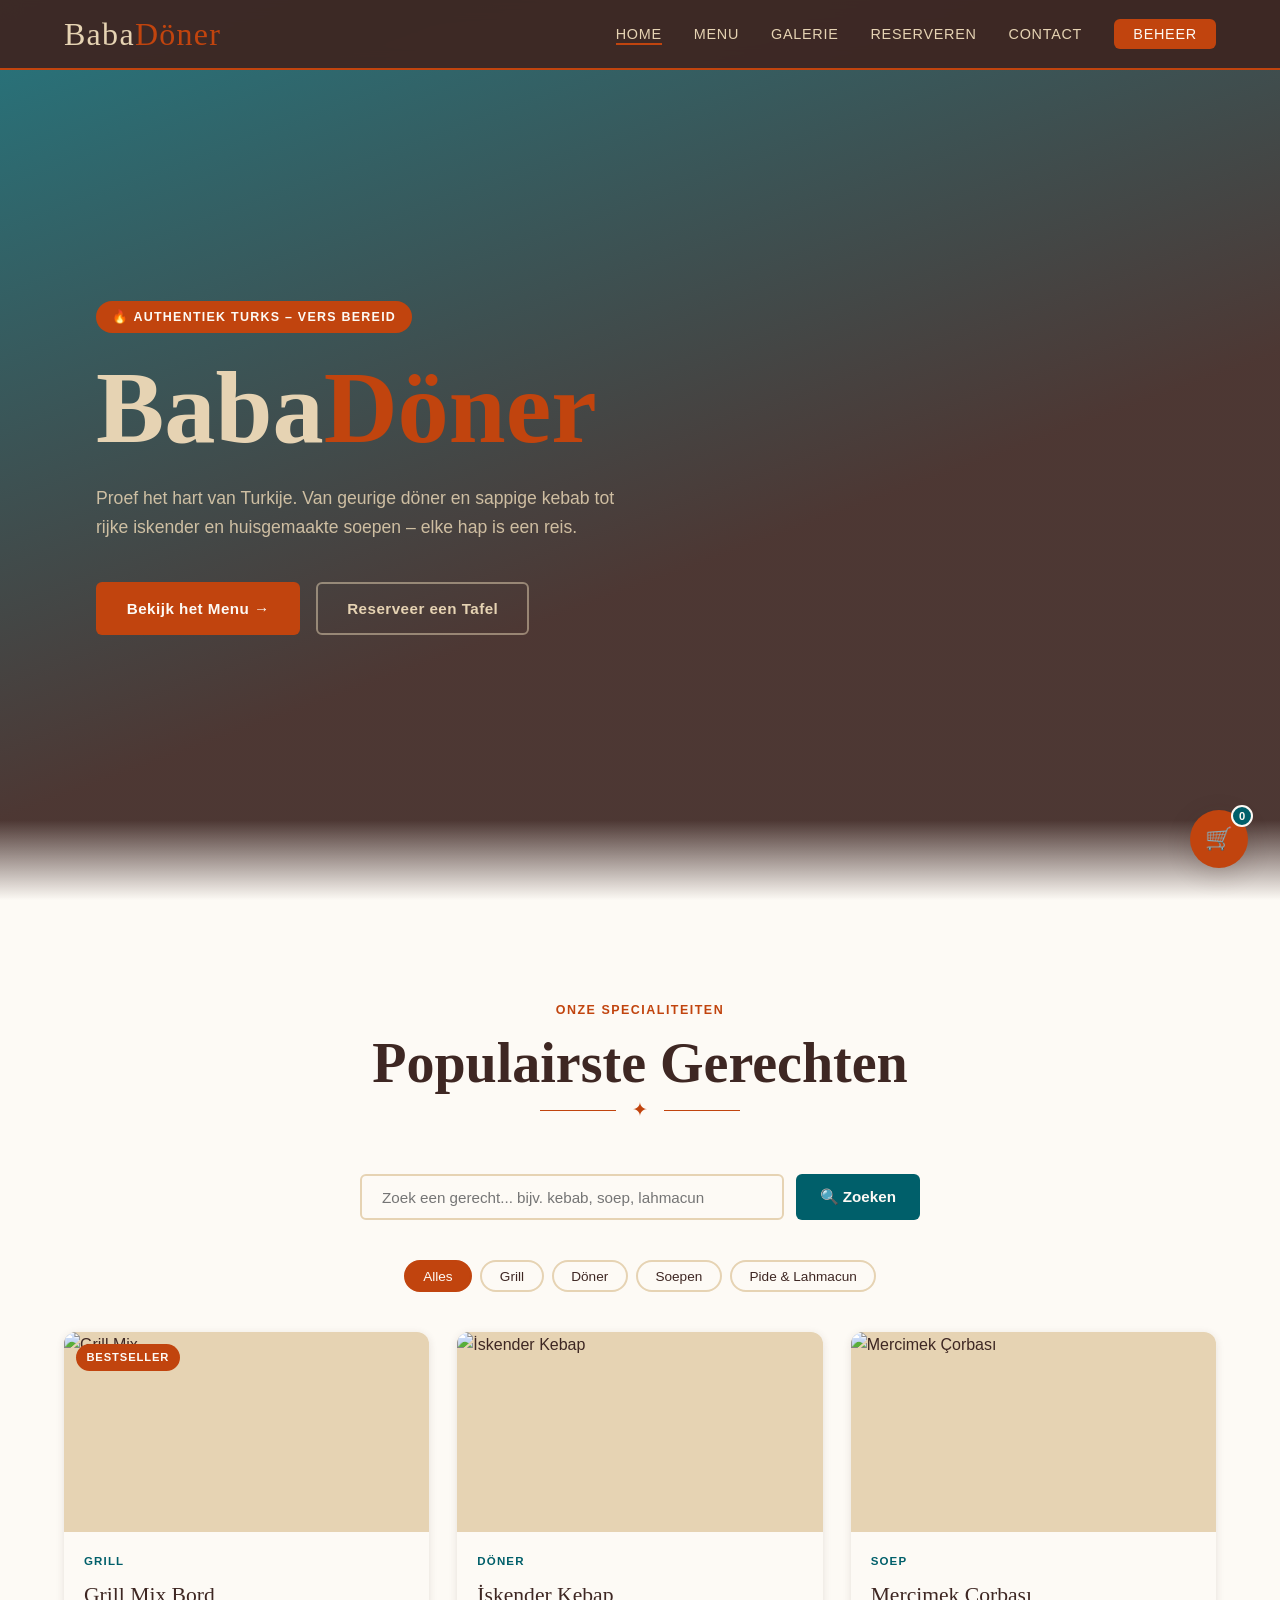
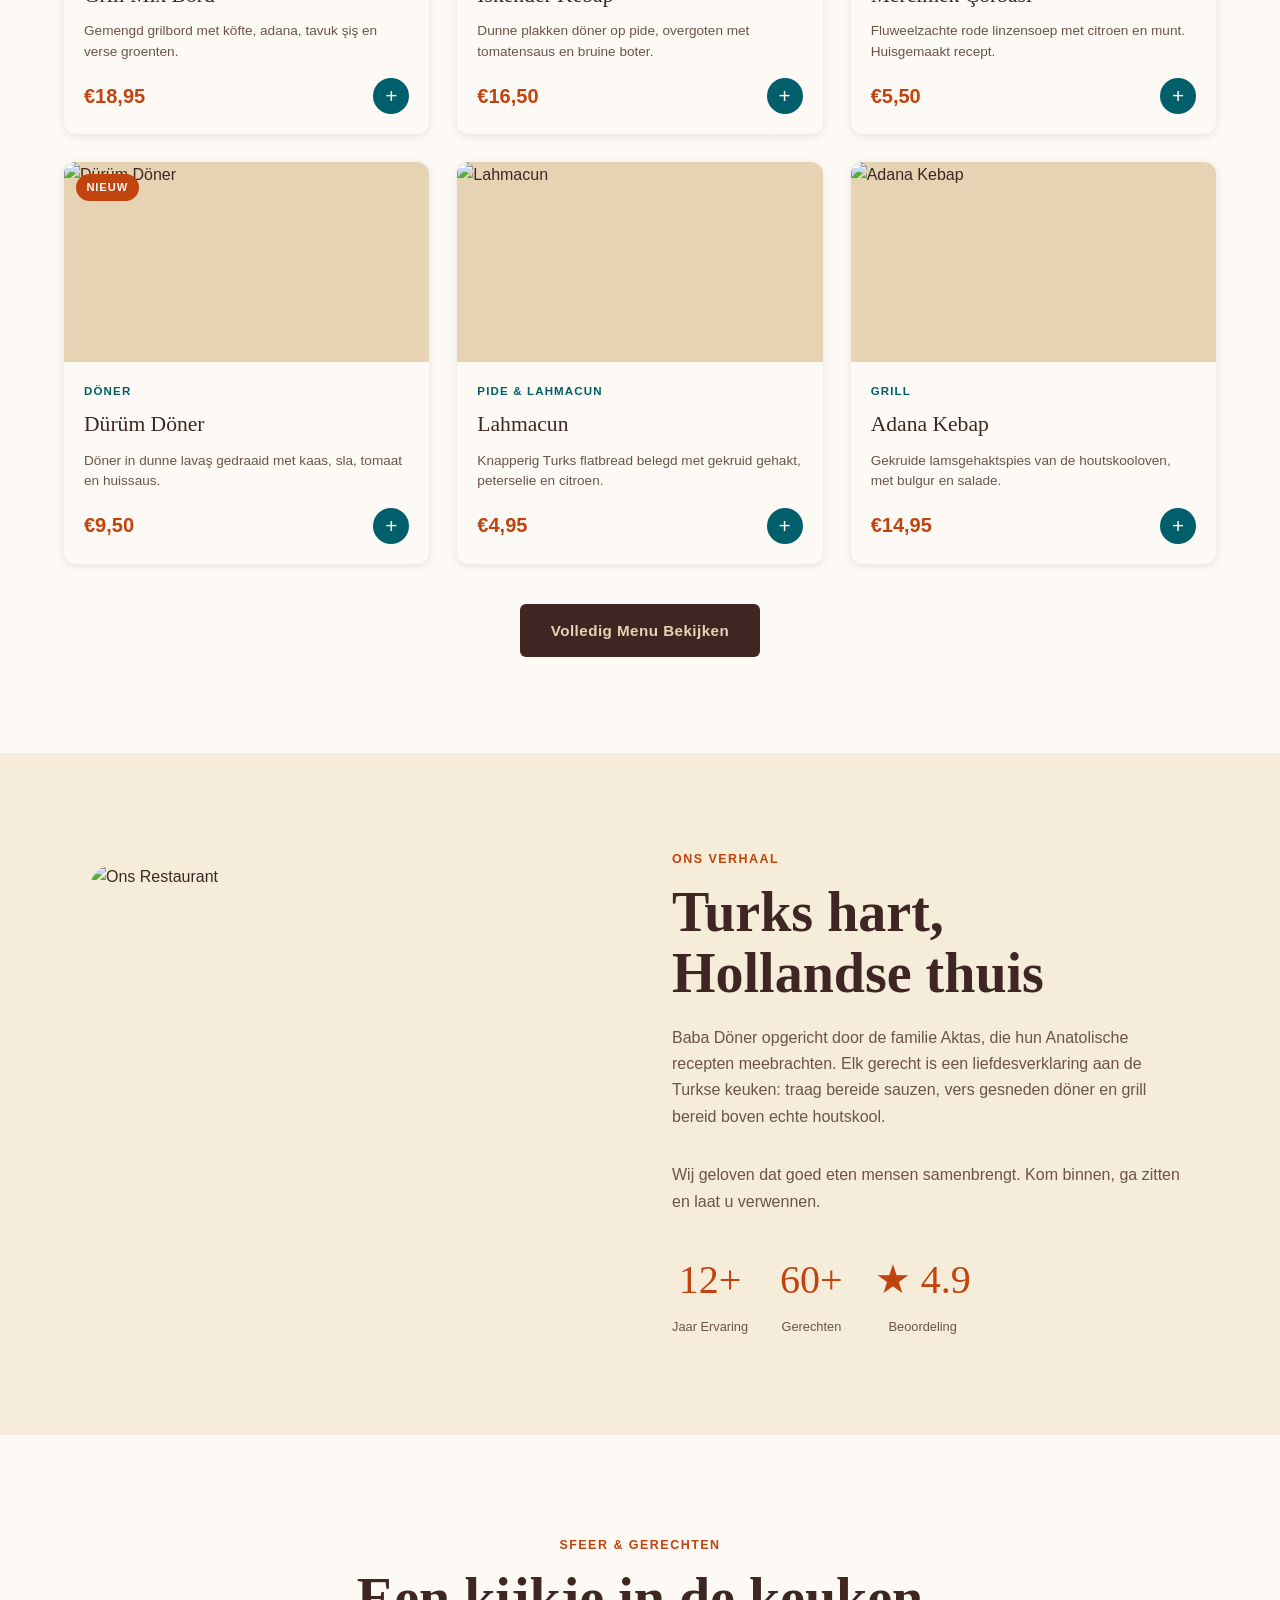
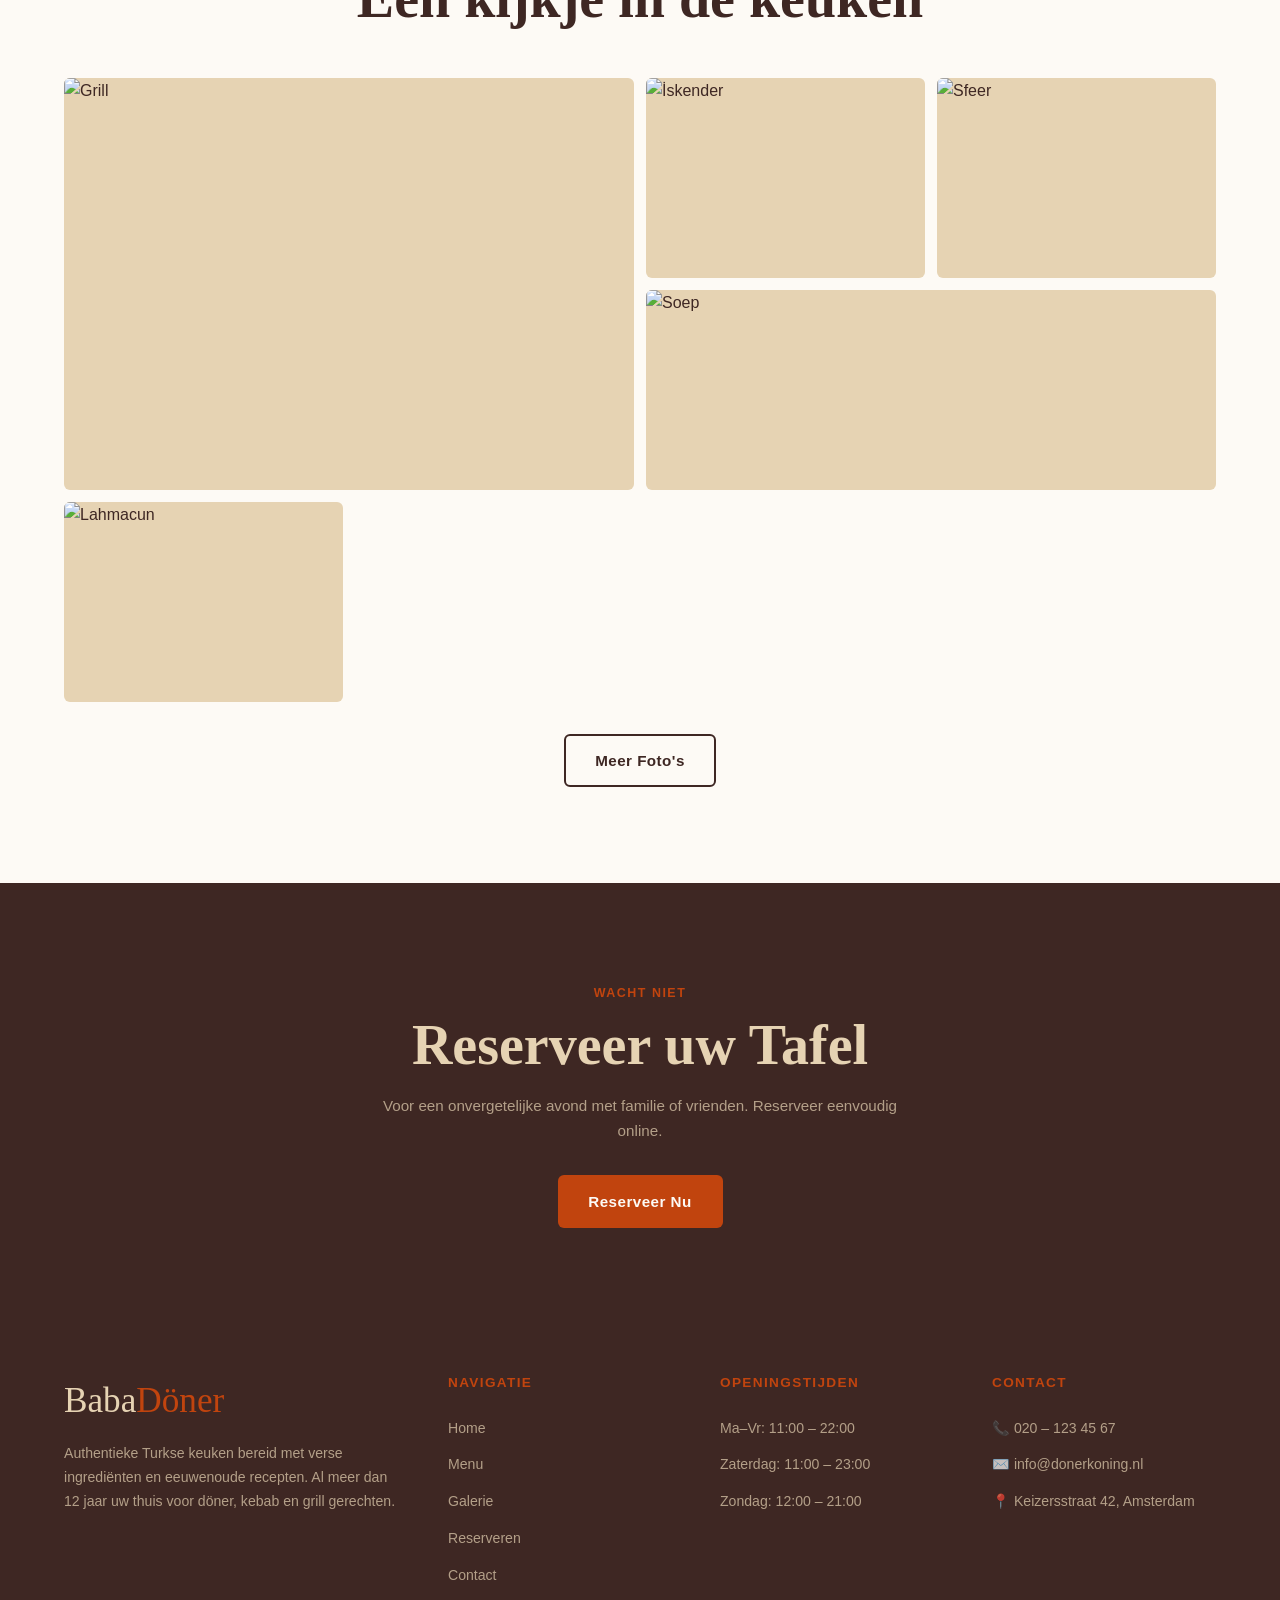
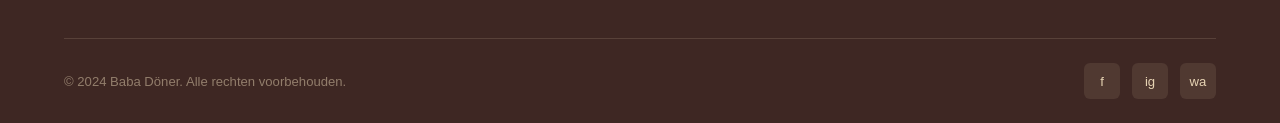
==== index.html @ 743022f5 "html and css" ====
<!DOCTYPE html>
<html lang="nl">

<head>
    <meta charset="UTF-8">
    <meta name="viewport" content="width=device-width, initial-scale=1.0">
    <title>Baba Döner– Authentiek Turks Restaurant</title>
    <link rel="stylesheet" href="style.css">
</head>

<body>

    <nav class="navbar">
        <a href="index.html" class="navbar__logo">Baba<span>Döner</span></a>
        <ul class="navbar__links">
            <li><a href="index.html" class="active">Home</a></li>
            <li><a href="menu.html">Menu</a></li>
            <li><a href="galerie.html">Galerie</a></li>
            <li><a href="reservering.html">Reserveren</a></li>
            <li><a href="contact.html">Contact</a></li>
            <li><a href="login.html" class="navbar__cta">Beheer</a></li>
        </ul>
        <div class="navbar__toggle" id="mobileToggle">
            <span></span><span></span><span></span>
        </div>
    </nav>


    <section class="hero">
        <div class="hero__content">
            <span class="hero__badge fade-up">🔥 Authentiek Turks – Vers Bereid</span>
            <h1 class="hero__title fade-up fade-up-d1">Baba<span>Döner</span></h1>
            <p class="hero__text fade-up fade-up-d2">
                Proef het hart van Turkije. Van geurige döner en sappige kebab tot rijke iskender en huisgemaakte soepen
                – elke hap is een reis.
            </p>
            <div class="hero__btns fade-up fade-up-d3">
                <a href="pages/menu.html" class="btn btn--primary">Bekijk het Menu &rarr;</a>
                <a href="pages/reservering.html" class="btn btn--outline">Reserveer een Tafel</a>
            </div>
        </div>
    </section>

    <section class="section">
        <div class="section__header">
            <span class="section__subtitle">Onze Specialiteiten</span>
            <h2 class="section__title">Populairste Gerechten</h2>
            <div class="divider"><span class="divider__icon">✦</span></div>
        </div>

 
        <form class="search-bar" id="searchForm">
            <input type="text" id="searchInput" placeholder="Zoek een gerecht... bijv. kebab, soep, lahmacun"
                autocomplete="off">
            <button type="submit">🔍 Zoeken</button>
        </form>


        <div class="filter-tabs" id="filterTabs">
            <button class="filter-tab active" data-cat="all">Alles</button>
            <button class="filter-tab" data-cat="grill">Grill</button>
            <button class="filter-tab" data-cat="doner">Döner</button>
            <button class="filter-tab" data-cat="soep">Soepen</button>
            <button class="filter-tab" data-cat="pide">Pide &amp; Lahmacun</button>
        </div>


        <div class="dishes-grid" id="dishesGrid">

            <div class="dish-card" data-cat="grill">
                <div class="dish-card__img">
                    <img src="https://images.unsplash.com/photo-1544025162-d76694265947?w=500" alt="Grill Mix">
                    <span class="dish-card__badge">Bestseller</span>
                </div>
                <div class="dish-card__body">
                    <div class="dish-card__cat">Grill</div>
                    <div class="dish-card__name">Grill Mix Bord</div>
                    <p class="dish-card__desc">Gemengd grilbord met köfte, adana, tavuk şiş en verse groenten.</p>
                    <div class="dish-card__footer">
                        <span class="dish-card__price">€18,95</span>
                        <button class="dish-card__add" title="Voeg toe aan winkelwagen">+</button>
                    </div>
                </div>
            </div>

            <div class="dish-card" data-cat="doner">
                <div class="dish-card__img">
                    <img src="https://images.unsplash.com/photo-1603360946369-dc9bb6258143?w=500" alt="İskender Kebap">
                </div>
                <div class="dish-card__body">
                    <div class="dish-card__cat">Döner</div>
                    <div class="dish-card__name">İskender Kebap</div>
                    <p class="dish-card__desc">Dunne plakken döner op pide, overgoten met tomatensaus en bruine boter.
                    </p>
                    <div class="dish-card__footer">
                        <span class="dish-card__price">€16,50</span>
                        <button class="dish-card__add" title="Voeg toe aan winkelwagen">+</button>
                    </div>
                </div>
            </div>

            <div class="dish-card" data-cat="soep">
                <div class="dish-card__img">
                    <img src="https://images.unsplash.com/photo-1547592166-23ac45744acd?w=500" alt="Mercimek Çorbası">
                </div>
                <div class="dish-card__body">
                    <div class="dish-card__cat">Soep</div>
                    <div class="dish-card__name">Mercimek Çorbası</div>
                    <p class="dish-card__desc">Fluweelzachte rode linzensoep met citroen en munt. Huisgemaakt recept.
                    </p>
                    <div class="dish-card__footer">
                        <span class="dish-card__price">€5,50</span>
                        <button class="dish-card__add" title="Voeg toe aan winkelwagen">+</button>
                    </div>
                </div>
            </div>

            <div class="dish-card" data-cat="doner">
                <div class="dish-card__img">
                    <img src="https://images.unsplash.com/photo-1598511726623-d2e9996892f0?w=500" alt="Dürüm Döner">
                    <span class="dish-card__badge">Nieuw</span>
                </div>
                <div class="dish-card__body">
                    <div class="dish-card__cat">Döner</div>
                    <div class="dish-card__name">Dürüm Döner</div>
                    <p class="dish-card__desc">Döner in dunne lavaş gedraaid met kaas, sla, tomaat en huissaus.</p>
                    <div class="dish-card__footer">
                        <span class="dish-card__price">€9,50</span>
                        <button class="dish-card__add" title="Voeg toe aan winkelwagen">+</button>
                    </div>
                </div>
            </div>

            <div class="dish-card" data-cat="pide">
                <div class="dish-card__img">
                    <img src="https://images.unsplash.com/photo-1565557623262-b51c2513a641?w=500" alt="Lahmacun">
                </div>
                <div class="dish-card__body">
                    <div class="dish-card__cat">Pide &amp; Lahmacun</div>
                    <div class="dish-card__name">Lahmacun</div>
                    <p class="dish-card__desc">Knapperig Turks flatbread belegd met gekruid gehakt, peterselie en
                        citroen.</p>
                    <div class="dish-card__footer">
                        <span class="dish-card__price">€4,95</span>
                        <button class="dish-card__add" title="Voeg toe aan winkelwagen">+</button>
                    </div>
                </div>
            </div>

            <div class="dish-card" data-cat="grill">
                <div class="dish-card__img">
                    <img src="https://images.unsplash.com/photo-1529006557810-274b9b2fc783?w=500" alt="Adana Kebap">
                </div>
                <div class="dish-card__body">
                    <div class="dish-card__cat">Grill</div>
                    <div class="dish-card__name">Adana Kebap</div>
                    <p class="dish-card__desc">Gekruide lamsgehaktspies van de houtskooloven, met bulgur en salade.</p>
                    <div class="dish-card__footer">
                        <span class="dish-card__price">€14,95</span>
                        <button class="dish-card__add" title="Voeg toe aan winkelwagen">+</button>
                    </div>
                </div>
            </div>

        </div><!-- /dishes-grid -->

        <div style="text-align:center; margin-top:2.5rem;">
            <a href="pages/menu.html" class="btn btn--dark">Volledig Menu Bekijken</a>
        </div>
    </section>

    <!-- ═══════ OVER ONS ═══════ -->
    <section class="section section--bg">
        <div class="about-grid">
            <div class="about-img">
                <img src="https://images.unsplash.com/photo-1600891964599-f61ba0e24092?w=800" alt="Ons Restaurant">
            </div>
            <div class="about-content">
                <span class="section__subtitle">Ons Verhaal</span>
                <h2 class="section__title">Turks hart, Hollandse thuis</h2>
                <p class="about-text">
                    Baba Döner opgericht door de familie Aktas, die hun Anatolische recepten meebrachten. Elk gerecht is
                    een liefdesverklaring aan de Turkse keuken: traag bereide sauzen, vers gesneden döner en grill
                    bereid boven echte houtskool.
                </p>
                <p class="about-text">
                    Wij geloven dat goed eten mensen samenbrengt. Kom binnen, ga zitten en laat u verwennen.
                </p>
                <div class="facts-row">
                    <div class="fact"><span class="fact__num">12+</span><span class="fact__label">Jaar Ervaring</span>
                    </div>
                    <div class="fact"><span class="fact__num">60+</span><span class="fact__label">Gerechten</span></div>
                    <div class="fact"><span class="fact__num">★ 4.9</span><span class="fact__label">Beoordeling</span>
                    </div>
                </div>
            </div>
        </div>
    </section>

    <!-- ═══════ GALERIE PREVIEW ═══════ -->
    <section class="section">
        <div class="section__header">
            <span class="section__subtitle">Sfeer &amp; Gerechten</span>
            <h2 class="section__title">Een kijkje in de keuken</h2>
        </div>
        <div class="gallery-grid">
            <div class="gallery-item">
                <img src="https://images.unsplash.com/photo-1544025162-d76694265947?w=800" alt="Grill">
                <div class="gallery-overlay">Grill Specialiteiten</div>
            </div>
            <div class="gallery-item">
                <img src="https://images.unsplash.com/photo-1603360946369-dc9bb6258143?w=500" alt="İskender">
                <div class="gallery-overlay">İskender Kebap</div>
            </div>
            <div class="gallery-item">
                <img src="https://images.unsplash.com/photo-1536304929831-ee1ca9d44906?w=500" alt="Sfeer">
                <div class="gallery-overlay">Restaurant Sfeer</div>
            </div>
            <div class="gallery-item">
                <img src="https://images.unsplash.com/photo-1547592166-23ac45744acd?w=500" alt="Soep">
                <div class="gallery-overlay">Huisgemaakte Soepen</div>
            </div>
            <div class="gallery-item">
                <img src="https://images.unsplash.com/photo-1565557623262-b51c2513a641?w=700" alt="Lahmacun">
                <div class="gallery-overlay">Verse Lahmacun</div>
            </div>
        </div>
        <div style="text-align:center; margin-top:2rem;">
            <a href="pages/galerie.html" class="btn btn--outline"
                style="color:var(--bruin); border-color:var(--bruin);">Meer Foto's</a>
        </div>
    </section>


    <section class="section section--dark" style="text-align:center;">
        <span class="section__subtitle">Wacht niet</span>
        <h2 class="section__title">Reserveer uw Tafel</h2>
        <p class="section__desc" style="margin-bottom:2rem;">
            Voor een onvergetelijke avond met familie of vrienden. Reserveer eenvoudig online.
        </p>
        <a href="pages/reservering.html" class="btn btn--primary">Reserveer Nu</a>
    </section>


    <footer class="footer">
        <div class="footer__grid">
            <div>
                <div class="footer__brand-name">Baba<span>Döner</span></div>
                <p class="footer__about">Authentieke Turkse keuken bereid met verse ingrediënten en eeuwenoude recepten.
                    Al meer dan 12 jaar uw thuis voor döner, kebab en grill gerechten.</p>
            </div>
            <div>
                <h4>Navigatie</h4>
                <ul>
                    <li><a href="index.html">Home</a></li>
                    <li><a href="pages/menu.html">Menu</a></li>
                    <li><a href="pages/galerie.html">Galerie</a></li>
                    <li><a href="pages/reservering.html">Reserveren</a></li>
                    <li><a href="pages/contact.html">Contact</a></li>
                </ul>
            </div>
            <div>
                <h4>Openingstijden</h4>
                <ul>
                    <li><a>Ma–Vr: 11:00 – 22:00</a></li>
                    <li><a>Zaterdag: 11:00 – 23:00</a></li>
                    <li><a>Zondag: 12:00 – 21:00</a></li>
                </ul>
            </div>
            <div>
                <h4>Contact</h4>
                <ul>
                    <li><a href="tel:+31201234567">📞 020 – 123 45 67</a></li>
                    <li><a href="mailto:info@donerkoning.nl">✉️ info@donerkoning.nl</a></li>
                    <li><a>📍 Keizersstraat 42, Amsterdam</a></li>
                </ul>
            </div>
        </div>
        <div class="footer__bottom">
            <span>&copy; 2024 Baba Döner. Alle rechten voorbehouden.</span>
            <div class="footer__socials">
                <a href="#" class="footer__social-link" title="Facebook">f</a>
                <a href="#" class="footer__social-link" title="Instagram">ig</a>
                <a href="#" class="footer__social-link" title="WhatsApp">wa</a>
            </div>
        </div>
    </footer>

    
    <a href="#" class="cart-icon" id="cartIcon" title="Winkelwagen">
        🛒
        <span class="cart-icon__count" id="cartCount">0</span>
    </a>

    
    <script>
        // Mobiel menu
        document.getElementById('mobileToggle').addEventListener('click', function () {
            const links = document.querySelector('.navbar__links');
            links.style.display = links.style.display === 'flex' ? 'none' : 'flex';
        });

        // Winkelwagen teller
        let cartCount = 0;
        document.querySelectorAll('.dish-card__add').forEach(btn => {
            btn.addEventListener('click', () => {
                cartCount++;
                document.getElementById('cartCount').textContent = cartCount;
                btn.textContent = '✓';
                btn.style.background = 'var(--terracotta)';
                setTimeout(() => { btn.textContent = '+'; btn.style.background = ''; }, 1200);
            });
        });

        // Categorie filter
        document.querySelectorAll('.filter-tab').forEach(tab => {
            tab.addEventListener('click', function () {
                document.querySelectorAll('.filter-tab').forEach(t => t.classList.remove('active'));
                this.classList.add('active');
                const cat = this.dataset.cat;
                document.querySelectorAll('.dish-card').forEach(card => {
                    card.style.display = (cat === 'all' || card.dataset.cat === cat) ? '' : 'none';
                });
            });
        });

        // Zoek functie
        document.getElementById('searchForm').addEventListener('submit', function (e) {
            e.preventDefault();
            const q = document.getElementById('searchInput').value.toLowerCase();
            document.querySelectorAll('.dish-card').forEach(card => {
                const name = card.querySelector('.dish-card__name').textContent.toLowerCase();
                const desc = card.querySelector('.dish-card__desc').textContent.toLowerCase();
                card.style.display = (name.includes(q) || desc.includes(q)) ? '' : 'none';
            });
        });
    </script>
</body>

</html>
---- style.css ----
@font-face {
  font-family: 'Mastolleh';
  src: url('../fonts/Mastolleh-Regular.ttf') format('truetype');
  font-weight: normal;
  font-style: normal;
}

@import url('https://fonts.googleapis.com/css2?family=Poppins:wght@300;400;500;600;700&display=swap');


:root {
  --turkoois:   #005F6A;
  --terracotta: #C1440E;
  --zand:       #E6D3B3;
  --bruin:      #3E2723;
  --wit:        #FDFAF5;
  --licht-zand: #F5ECD9;

  --font-display: 'Mastolleh', serif;
  --font-body:    'Poppins', sans-serif;

  --radius-sm: 6px;
  --radius-md: 12px;
  --radius-lg: 24px;
  --shadow-sm: 0 2px 8px rgba(62,39,35,.12);
  --shadow-md: 0 6px 24px rgba(62,39,35,.18);
  --shadow-lg: 0 16px 48px rgba(62,39,35,.22);

  --transition: .3s cubic-bezier(.4,0,.2,1);
}

/* ── RESET & BASIS ── */
*, *::before, *::after { box-sizing: border-box; margin: 0; padding: 0; }
html { scroll-behavior: smooth; font-size: 16px; }
body {
  font-family: var(--font-body);
  background: var(--wit);
  color: var(--bruin);
  line-height: 1.65;
  overflow-x: hidden;
}

img { max-width: 100%; display: block; }
a  { text-decoration: none; color: inherit; }
ul { list-style: none; }
button { cursor: pointer; border: none; background: none; font-family: var(--font-body); }
input, textarea, select { font-family: var(--font-body); }

/* ── NAVIGATIE ── */
.navbar {
  position: fixed;
  top: 0; left: 0; right: 0;
  z-index: 1000;
  background: rgba(62,39,35,.96);
  backdrop-filter: blur(10px);
  border-bottom: 2px solid var(--terracotta);
  padding: 0 clamp(1.5rem, 5vw, 4rem);
  height: 70px;
  display: flex;
  align-items: center;
  justify-content: space-between;
}

.navbar__logo {
  font-family: var(--font-display);
  font-size: 2rem;
  color: var(--zand);
  letter-spacing: .04em;
  line-height: 1;
}
.navbar__logo span { color: var(--terracotta); }

.navbar__links {
  display: flex;
  gap: 2rem;
  align-items: center;
}
.navbar__links a {
  color: var(--zand);
  font-size: .9rem;
  font-weight: 500;
  letter-spacing: .05em;
  text-transform: uppercase;
  position: relative;
  transition: color var(--transition);
}
.navbar__links a::after {
  content: '';
  position: absolute;
  bottom: -3px; left: 0;
  width: 0; height: 2px;
  background: var(--terracotta);
  transition: width var(--transition);
}
.navbar__links a:hover, .navbar__links a.active { color: var(--zand); }
.navbar__links a:hover::after, .navbar__links a.active::after { width: 100%; }

.navbar__cta {
  background: var(--terracotta);
  color: var(--wit) !important;
  padding: .45rem 1.2rem;
  border-radius: var(--radius-sm);
  transition: background var(--transition) !important;
}
.navbar__cta::after { display: none !important; }
.navbar__cta:hover { background: #a03608 !important; }

.navbar__toggle {
  display: none;
  flex-direction: column;
  gap: 5px;
  cursor: pointer;
}
.navbar__toggle span {
  display: block;
  width: 25px; height: 2px;
  background: var(--zand);
  border-radius: 2px;
  transition: var(--transition);
}

/* ── HERO SECTIE ── */
.hero {
  min-height: 100vh;
  background:
    linear-gradient(160deg, rgba(0,95,106,.85) 0%, rgba(62,39,35,.92) 60%),
    url('https://images.unsplash.com/photo-1529006557810-274b9b2fc783?w=1600') center/cover no-repeat;
  display: flex;
  align-items: center;
  padding: 100px clamp(1.5rem,8vw,6rem) 4rem;
  position: relative;
  overflow: hidden;
}
.hero::after {
  content: '';
  position: absolute;
  bottom: 0; left: 0; right: 0;
  height: 80px;
  background: linear-gradient(to top, var(--wit), transparent);
}

.hero__content { max-width: 700px; animation: fadeUp .8s ease both; }

.hero__badge {
  display: inline-block;
  background: var(--terracotta);
  color: var(--wit);
  font-size: .78rem;
  font-weight: 600;
  letter-spacing: .1em;
  text-transform: uppercase;
  padding: .35rem 1rem;
  border-radius: 50px;
  margin-bottom: 1.5rem;
}

.hero__title {
  font-family: var(--font-display);
  font-size: clamp(3rem, 8vw, 6.5rem);
  color: var(--zand);
  line-height: 1;
  margin-bottom: 1.5rem;
}
.hero__title span { color: var(--terracotta); }

.hero__text {
  color: rgba(230,211,179,.85);
  font-size: 1.1rem;
  max-width: 520px;
  margin-bottom: 2.5rem;
}

.hero__btns { display: flex; gap: 1rem; flex-wrap: wrap; }

/* ── KNOPPEN ── */
.btn {
  display: inline-flex;
  align-items: center;
  gap: .5rem;
  padding: .75rem 1.8rem;
  border-radius: var(--radius-sm);
  font-size: .95rem;
  font-weight: 600;
  letter-spacing: .03em;
  transition: var(--transition);
  border: 2px solid transparent;
}
.btn--primary {
  background: var(--terracotta);
  color: var(--wit);
}
.btn--primary:hover {
  background: #a03608;
  transform: translateY(-2px);
  box-shadow: var(--shadow-md);
}
.btn--outline {
  background: transparent;
  color: var(--zand);
  border-color: rgba(230,211,179,.5);
}
.btn--outline:hover {
  background: rgba(230,211,179,.1);
  border-color: var(--zand);
}
.btn--dark {
  background: var(--bruin);
  color: var(--zand);
}
.btn--dark:hover {
  background: #2c1b18;
  transform: translateY(-2px);
  box-shadow: var(--shadow-md);
}
.btn--teal {
  background: var(--turkoois);
  color: var(--wit);
}
.btn--teal:hover {
  background: #004a52;
  transform: translateY(-2px);
  box-shadow: var(--shadow-md);
}

/* ── SECTIES ALGEMEEN ── */
.section {
  padding: clamp(3rem,8vw,6rem) clamp(1.5rem,6vw,4rem);
}
.section--bg {
  background: var(--licht-zand);
}
.section--dark {
  background: var(--bruin);
  color: var(--zand);
}

.section__header {
  text-align: center;
  margin-bottom: 3rem;
}
.section__subtitle {
  display: inline-block;
  font-size: .78rem;
  font-weight: 600;
  letter-spacing: .12em;
  text-transform: uppercase;
  color: var(--terracotta);
  margin-bottom: .75rem;
}
.section__title {
  font-family: var(--font-display);
  font-size: clamp(2rem, 5vw, 3.5rem);
  line-height: 1.1;
  color: var(--bruin);
}
.section--dark .section__title { color: var(--zand); }
.section__desc {
  max-width: 560px;
  margin: 1rem auto 0;
  color: #6b5449;
  font-size: .95rem;
}
.section--dark .section__desc { color: rgba(230,211,179,.7); }

/* ── ONDERSCHEIDER ── */
.divider {
  display: flex;
  align-items: center;
  gap: 1rem;
  margin: 0 auto 2rem;
  max-width: 200px;
}
.divider::before, .divider::after {
  content: '';
  flex: 1;
  height: 1px;
  background: var(--terracotta);
}
.divider__icon { color: var(--terracotta); font-size: 1.2rem; }

/* ── FEATURED GERECHTEN ── */
.dishes-grid {
  display: grid;
  grid-template-columns: repeat(auto-fill, minmax(280px, 1fr));
  gap: 1.75rem;
  max-width: 1200px;
  margin: 0 auto;
}

.dish-card {
  background: var(--wit);
  border-radius: var(--radius-md);
  overflow: hidden;
  box-shadow: var(--shadow-sm);
  transition: transform var(--transition), box-shadow var(--transition);
}
.dish-card:hover {
  transform: translateY(-6px);
  box-shadow: var(--shadow-lg);
}

.dish-card__img {
  height: 200px;
  background: var(--zand);
  position: relative;
  overflow: hidden;
}
.dish-card__img img {
  width: 100%; height: 100%;
  object-fit: cover;
  transition: transform .5s ease;
}
.dish-card:hover .dish-card__img img { transform: scale(1.06); }

.dish-card__badge {
  position: absolute;
  top: .75rem; left: .75rem;
  background: var(--terracotta);
  color: var(--wit);
  font-size: .7rem;
  font-weight: 700;
  letter-spacing: .08em;
  text-transform: uppercase;
  padding: .25rem .65rem;
  border-radius: 50px;
}

.dish-card__body { padding: 1.25rem; }
.dish-card__cat {
  font-size: .72rem;
  font-weight: 600;
  text-transform: uppercase;
  letter-spacing: .1em;
  color: var(--turkoois);
  margin-bottom: .4rem;
}
.dish-card__name {
  font-family: var(--font-display);
  font-size: 1.35rem;
  color: var(--bruin);
  margin-bottom: .5rem;
}
.dish-card__desc {
  font-size: .85rem;
  color: #6b5449;
  margin-bottom: 1rem;
  line-height: 1.5;
}
.dish-card__footer {
  display: flex;
  align-items: center;
  justify-content: space-between;
}
.dish-card__price {
  font-size: 1.25rem;
  font-weight: 700;
  color: var(--terracotta);
}
.dish-card__add {
  background: var(--turkoois);
  color: var(--wit);
  width: 36px; height: 36px;
  border-radius: 50%;
  display: flex;
  align-items: center;
  justify-content: center;
  font-size: 1.3rem;
  transition: background var(--transition), transform var(--transition);
}
.dish-card__add:hover {
  background: var(--terracotta);
  transform: rotate(90deg);
}

/* ── ZOEK FORMULIER ── */
.search-bar {
  display: flex;
  gap: .75rem;
  max-width: 560px;
  margin: 0 auto 2.5rem;
}
.search-bar input {
  flex: 1;
  padding: .8rem 1.25rem;
  border: 2px solid var(--zand);
  border-radius: var(--radius-sm);
  font-size: .95rem;
  background: var(--wit);
  color: var(--bruin);
  transition: border-color var(--transition);
}
.search-bar input:focus {
  outline: none;
  border-color: var(--turkoois);
}
.search-bar button {
  background: var(--turkoois);
  color: var(--wit);
  padding: .8rem 1.5rem;
  border-radius: var(--radius-sm);
  font-size: .95rem;
  font-weight: 600;
  transition: background var(--transition);
}
.search-bar button:hover { background: #004a52; }

/* ── CATEGORIE FILTER ── */
.filter-tabs {
  display: flex;
  gap: .5rem;
  flex-wrap: wrap;
  justify-content: center;
  margin-bottom: 2.5rem;
}
.filter-tab {
  padding: .4rem 1.1rem;
  border-radius: 50px;
  font-size: .85rem;
  font-weight: 500;
  border: 2px solid var(--zand);
  color: var(--bruin);
  background: var(--wit);
  transition: var(--transition);
}
.filter-tab:hover, .filter-tab.active {
  background: var(--terracotta);
  border-color: var(--terracotta);
  color: var(--wit);
}

/* ── OVER ONS / INFO ── */
.about-grid {
  display: grid;
  grid-template-columns: 1fr 1fr;
  gap: 4rem;
  align-items: center;
  max-width: 1100px;
  margin: 0 auto;
}
.about-img {
  border-radius: var(--radius-lg);
  overflow: hidden;
  height: 460px;
  position: relative;
}
.about-img img { width: 100%; height: 100%; object-fit: cover; }
.about-img::before {
  content: '';
  position: absolute;
  inset: 0;
  border: 3px solid var(--terracotta);
  border-radius: var(--radius-lg);
  transform: translate(12px, 12px);
  z-index: -1;
}
.about-content .section__title { text-align: left; }
.about-content .section__subtitle { display: block; }
.about-text { color: #6b5449; margin: 1.25rem 0 2rem; }

.facts-row {
  display: flex;
  gap: 2rem;
  margin-top: 1.5rem;
}
.fact { text-align: center; }
.fact__num {
  font-family: var(--font-display);
  font-size: 2.5rem;
  color: var(--terracotta);
  display: block;
}
.fact__label { font-size: .8rem; font-weight: 500; color: #6b5449; }

/* ── GALERIE ── */
.gallery-grid {
  display: grid;
  grid-template-columns: repeat(4, 1fr);
  grid-template-rows: repeat(3, 200px);
  gap: .75rem;
  max-width: 1200px;
  margin: 0 auto;
}
.gallery-item {
  overflow: hidden;
  border-radius: var(--radius-sm);
  background: var(--zand);
  position: relative;
  cursor: pointer;
}
.gallery-item img { width: 100%; height: 100%; object-fit: cover; transition: transform .5s ease; }
.gallery-item:hover img { transform: scale(1.08); }
.gallery-item:nth-child(1) { grid-column: span 2; grid-row: span 2; }
.gallery-item:nth-child(4) { grid-column: span 2; }

.gallery-overlay {
  position: absolute;
  inset: 0;
  background: linear-gradient(to top, rgba(62,39,35,.7), transparent);
  opacity: 0;
  transition: opacity var(--transition);
  display: flex;
  align-items: flex-end;
  padding: 1rem;
  color: var(--zand);
  font-weight: 500;
}
.gallery-item:hover .gallery-overlay { opacity: 1; }

/* ── RESERVERING FORMULIER ── */
.reservation-form-wrap {
  max-width: 700px;
  margin: 0 auto;
  background: var(--wit);
  border-radius: var(--radius-lg);
  padding: 2.5rem;
  box-shadow: var(--shadow-lg);
}
.form-row {
  display: grid;
  grid-template-columns: 1fr 1fr;
  gap: 1rem;
}
.form-group { margin-bottom: 1.25rem; }
.form-group label {
  display: block;
  font-size: .85rem;
  font-weight: 600;
  color: var(--bruin);
  margin-bottom: .4rem;
  letter-spacing: .03em;
}
.form-control {
  width: 100%;
  padding: .75rem 1rem;
  border: 2px solid var(--zand);
  border-radius: var(--radius-sm);
  font-size: .95rem;
  color: var(--bruin);
  background: var(--wit);
  transition: border-color var(--transition);
}
.form-control:focus {
  outline: none;
  border-color: var(--turkoois);
  box-shadow: 0 0 0 3px rgba(0,95,106,.1);
}
textarea.form-control { resize: vertical; min-height: 120px; }

/* ── WINKELWAGEN ── */
.cart-icon {
  position: fixed;
  bottom: 2rem; right: 2rem;
  width: 58px; height: 58px;
  background: var(--terracotta);
  color: var(--wit);
  border-radius: 50%;
  display: flex;
  align-items: center;
  justify-content: center;
  font-size: 1.4rem;
  box-shadow: var(--shadow-md);
  z-index: 999;
  transition: transform var(--transition);
}
.cart-icon:hover { transform: scale(1.1); }
.cart-icon__count {
  position: absolute;
  top: -5px; right: -5px;
  background: var(--turkoois);
  color: var(--wit);
  font-size: .7rem;
  font-weight: 700;
  width: 22px; height: 22px;
  border-radius: 50%;
  display: flex;
  align-items: center;
  justify-content: center;
  border: 2px solid var(--wit);
}

/* ── CONTACT SECTIE ── */
.contact-grid {
  display: grid;
  grid-template-columns: 1fr 1.4fr;
  gap: 4rem;
  max-width: 1100px;
  margin: 0 auto;
  align-items: start;
}
.contact-info h3 {
  font-family: var(--font-display);
  font-size: 1.8rem;
  color: var(--bruin);
  margin-bottom: 1.5rem;
}
.contact-item {
  display: flex;
  align-items: flex-start;
  gap: 1rem;
  margin-bottom: 1.5rem;
}
.contact-item__icon {
  width: 44px; height: 44px;
  background: var(--turkoois);
  color: var(--wit);
  border-radius: var(--radius-sm);
  display: flex;
  align-items: center;
  justify-content: center;
  font-size: 1.1rem;
  flex-shrink: 0;
}
.contact-item__label { font-size: .78rem; font-weight: 600; text-transform: uppercase; letter-spacing: .08em; color: var(--terracotta); margin-bottom: .25rem; }
.contact-item__val { color: var(--bruin); font-size: .95rem; }

.hours-table { width: 100%; border-collapse: collapse; margin-top: 1rem; }
.hours-table td { padding: .4rem 0; font-size: .9rem; color: #6b5449; border-bottom: 1px solid var(--zand); }
.hours-table td:first-child { font-weight: 600; color: var(--bruin); }
.hours-table td:last-child { text-align: right; }

/* ── FOOTER ── */
.footer {
  background: var(--bruin);
  color: var(--zand);
  padding: 3rem clamp(1.5rem,6vw,4rem) 1.5rem;
}
.footer__grid {
  display: grid;
  grid-template-columns: 1.5fr 1fr 1fr 1fr;
  gap: 3rem;
  margin-bottom: 2.5rem;
}
.footer__brand-name {
  font-family: var(--font-display);
  font-size: 2.2rem;
  color: var(--zand);
  margin-bottom: .75rem;
}
.footer__brand-name span { color: var(--terracotta); }
.footer__about { font-size: .88rem; color: rgba(230,211,179,.7); line-height: 1.7; }

.footer h4 {
  font-size: .85rem;
  font-weight: 700;
  text-transform: uppercase;
  letter-spacing: .1em;
  color: var(--terracotta);
  margin-bottom: 1.25rem;
}
.footer ul li { margin-bottom: .65rem; }
.footer ul a {
  font-size: .88rem;
  color: rgba(230,211,179,.7);
  transition: color var(--transition);
}
.footer ul a:hover { color: var(--zand); }

.footer__bottom {
  border-top: 1px solid rgba(230,211,179,.15);
  padding-top: 1.5rem;
  display: flex;
  justify-content: space-between;
  align-items: center;
  font-size: .82rem;
  color: rgba(230,211,179,.5);
}
.footer__socials { display: flex; gap: .75rem; }
.footer__social-link {
  width: 36px; height: 36px;
  background: rgba(230,211,179,.1);
  color: var(--zand);
  border-radius: var(--radius-sm);
  display: flex;
  align-items: center;
  justify-content: center;
  transition: background var(--transition);
}
.footer__social-link:hover { background: var(--terracotta); }

/* ── BEHEER / ADMIN STIJLEN ── */
.admin-layout {
  display: flex;
  min-height: 100vh;
  padding-top: 70px;
}
.admin-sidebar {
  width: 250px;
  background: var(--bruin);
  color: var(--zand);
  position: fixed;
  top: 70px; bottom: 0;
  left: 0;
  overflow-y: auto;
  padding: 2rem 0;
  border-right: none;
}
.admin-sidebar__logo {
  font-family: var(--font-display);
  font-size: 1.3rem;
  color: var(--zand);
  padding: 0 1.5rem 1.5rem;
  border-bottom: 1px solid rgba(230,211,179,.15);
  margin-bottom: 1rem;
}
.admin-sidebar__logo span { color: var(--terracotta); }

.admin-nav a {
  display: flex;
  align-items: center;
  gap: .75rem;
  padding: .75rem 1.5rem;
  color: rgba(230,211,179,.7);
  font-size: .9rem;
  font-weight: 500;
  transition: background var(--transition), color var(--transition);
}
.admin-nav a:hover, .admin-nav a.active {
  background: rgba(230,211,179,.08);
  color: var(--zand);
  border-left: 3px solid var(--terracotta);
}
.admin-nav a .nav-icon { font-size: 1.1rem; }

.admin-content {
  margin-left: 250px;
  flex: 1;
  padding: 2.5rem;
  background: var(--licht-zand);
  min-height: calc(100vh - 70px);
}

.admin-header {
  display: flex;
  align-items: center;
  justify-content: space-between;
  margin-bottom: 2rem;
}
.admin-header h1 {
  font-family: var(--font-display);
  font-size: 2rem;
  color: var(--bruin);
}

.stat-cards {
  display: grid;
  grid-template-columns: repeat(4, 1fr);
  gap: 1.25rem;
  margin-bottom: 2.5rem;
}
.stat-card {
  background: var(--wit);
  border-radius: var(--radius-md);
  padding: 1.5rem;
  box-shadow: var(--shadow-sm);
  position: relative;
  overflow: hidden;
}
.stat-card::before {
  content: '';
  position: absolute;
  top: 0; left: 0; right: 0;
  height: 4px;
}
.stat-card--teal::before { background: var(--turkoois); }
.stat-card--terra::before { background: var(--terracotta); }
.stat-card--bruin::before { background: var(--bruin); }
.stat-card--zand::before { background: #b5a07a; }

.stat-card__value {
  font-family: var(--font-display);
  font-size: 2.2rem;
  color: var(--bruin);
  display: block;
  line-height: 1;
  margin-bottom: .35rem;
}
.stat-card__label { font-size: .82rem; font-weight: 500; color: #6b5449; }
.stat-card__icon {
  position: absolute;
  top: 1.25rem; right: 1.25rem;
  font-size: 1.5rem;
  opacity: .15;
}

/* ── ADMIN TABELLEN ── */
.data-table-wrap {
  background: var(--wit);
  border-radius: var(--radius-md);
  box-shadow: var(--shadow-sm);
  overflow: hidden;
  margin-bottom: 2rem;
}
.data-table-header {
  display: flex;
  justify-content: space-between;
  align-items: center;
  padding: 1.25rem 1.5rem;
  border-bottom: 1px solid var(--zand);
}
.data-table-header h3 {
  font-family: var(--font-display);
  font-size: 1.3rem;
  color: var(--bruin);
}
.data-table {
  width: 100%;
  border-collapse: collapse;
}
.data-table th {
  background: var(--licht-zand);
  padding: .85rem 1.25rem;
  text-align: left;
  font-size: .8rem;
  font-weight: 700;
  text-transform: uppercase;
  letter-spacing: .08em;
  color: #6b5449;
}
.data-table td {
  padding: 1rem 1.25rem;
  border-bottom: 1px solid rgba(230,211,179,.5);
  font-size: .9rem;
  color: var(--bruin);
}
.data-table tr:last-child td { border-bottom: none; }
.data-table tr:hover td { background: rgba(230,211,179,.2); }

.badge {
  display: inline-block;
  padding: .25rem .65rem;
  border-radius: 50px;
  font-size: .72rem;
  font-weight: 700;
  text-transform: uppercase;
  letter-spacing: .05em;
}
.badge--success { background: #d4edda; color: #1a6132; }
.badge--warning { background: #fff3cd; color: #856404; }
.badge--danger  { background: #f8d7da; color: #842029; }
.badge--info    { background: #cff4fc; color: #055160; }

.action-btns { display: flex; gap: .5rem; }
.action-btn {
  width: 32px; height: 32px;
  border-radius: var(--radius-sm);
  display: flex;
  align-items: center;
  justify-content: center;
  font-size: .85rem;
  transition: var(--transition);
}
.action-btn--edit  { background: rgba(0,95,106,.12); color: var(--turkoois); }
.action-btn--del   { background: rgba(193,68,14,.12); color: var(--terracotta); }
.action-btn--edit:hover  { background: var(--turkoois); color: var(--wit); }
.action-btn--del:hover   { background: var(--terracotta); color: var(--wit); }
.action-btn--view  { background: rgba(62,39,35,.1); color: var(--bruin); }
.action-btn--view:hover  { background: var(--bruin); color: var(--zand); }

/* ── LOGIN PAGINA ── */
.login-page {
  min-height: 100vh;
  display: flex;
  background: linear-gradient(135deg, var(--bruin) 0%, #5c3a2e 100%);
}
.login-left {
  flex: 1;
  display: flex;
  align-items: center;
  justify-content: center;
  padding: 2rem;
}
.login-card {
  background: var(--wit);
  border-radius: var(--radius-lg);
  padding: 3rem;
  width: 100%;
  max-width: 420px;
  box-shadow: var(--shadow-lg);
}
.login-card__logo {
  font-family: var(--font-display);
  font-size: 2.5rem;
  color: var(--bruin);
  text-align: center;
  margin-bottom: .5rem;
}
.login-card__logo span { color: var(--terracotta); }
.login-card__sub {
  text-align: center;
  font-size: .88rem;
  color: #6b5449;
  margin-bottom: 2rem;
}
.login-right {
  flex: 1;
  background:
    linear-gradient(to bottom, rgba(0,95,106,.8), rgba(62,39,35,.9)),
    url('https://images.unsplash.com/photo-1598511726623-d2e9996892f0?w=900') center/cover;
  display: flex;
  align-items: center;
  justify-content: center;
  padding: 3rem;
  text-align: center;
  color: var(--zand);
}
.login-right h2 {
  font-family: var(--font-display);
  font-size: 3rem;
  margin-bottom: 1rem;
}
.login-right p { color: rgba(230,211,179,.75); }

/* ── RESERVERINGEN PAGINA ── */
.res-filters {
  display: flex;
  gap: 1rem;
  align-items: center;
  flex-wrap: wrap;
  margin-bottom: 1.5rem;
}
.res-filters select {
  padding: .55rem 1rem;
  border: 2px solid var(--zand);
  border-radius: var(--radius-sm);
  font-family: var(--font-body);
  color: var(--bruin);
  background: var(--wit);
}

/* ── MENU PAGINA ── */
.menu-hero {
  background:
    linear-gradient(135deg, rgba(0,95,106,.9), rgba(62,39,35,.95)),
    url('https://images.unsplash.com/photo-1536304929831-ee1ca9d44906?w=1400') center/cover;
  padding: 140px clamp(1.5rem,6vw,4rem) 5rem;
  text-align: center;
  color: var(--zand);
}
.menu-hero h1 {
  font-family: var(--font-display);
  font-size: clamp(2.5rem,6vw,5rem);
  margin-bottom: .75rem;
}
.menu-hero p { color: rgba(230,211,179,.75); font-size: 1.1rem; }

/* ── ANIMATIES ── */
@keyframes fadeUp {
  from { opacity: 0; transform: translateY(28px); }
  to   { opacity: 1; transform: translateY(0); }
}
@keyframes fadeIn {
  from { opacity: 0; }
  to   { opacity: 1; }
}

.fade-up { animation: fadeUp .7s ease both; }
.fade-up-d1 { animation-delay: .1s; }
.fade-up-d2 { animation-delay: .2s; }
.fade-up-d3 { animation-delay: .3s; }

/* ── RESPONSIVE ── */
@media (max-width: 1100px) {
  .about-grid { grid-template-columns: 1fr; }
  .about-img { height: 300px; order: -1; }
  .gallery-grid { grid-template-columns: repeat(2,1fr); }
  .gallery-item:nth-child(1) { grid-column: span 1; grid-row: span 1; }
  .footer__grid { grid-template-columns: 1fr 1fr; }
  .stat-cards { grid-template-columns: repeat(2,1fr); }
}

@media (max-width: 860px) {
  .contact-grid { grid-template-columns: 1fr; }
  .admin-sidebar { display: none; }
  .admin-content { margin-left: 0; }
  .login-right { display: none; }
}

@media (max-width: 640px) {
  .navbar__links { display: none; }
  .navbar__toggle { display: flex; }
  .form-row { grid-template-columns: 1fr; }
  .gallery-grid { grid-template-columns: 1fr; grid-template-rows: auto; }
  .footer__grid { grid-template-columns: 1fr; }
  .stat-cards { grid-template-columns: 1fr 1fr; }
  .footer__bottom { flex-direction: column; gap: 1rem; text-align: center; }
}
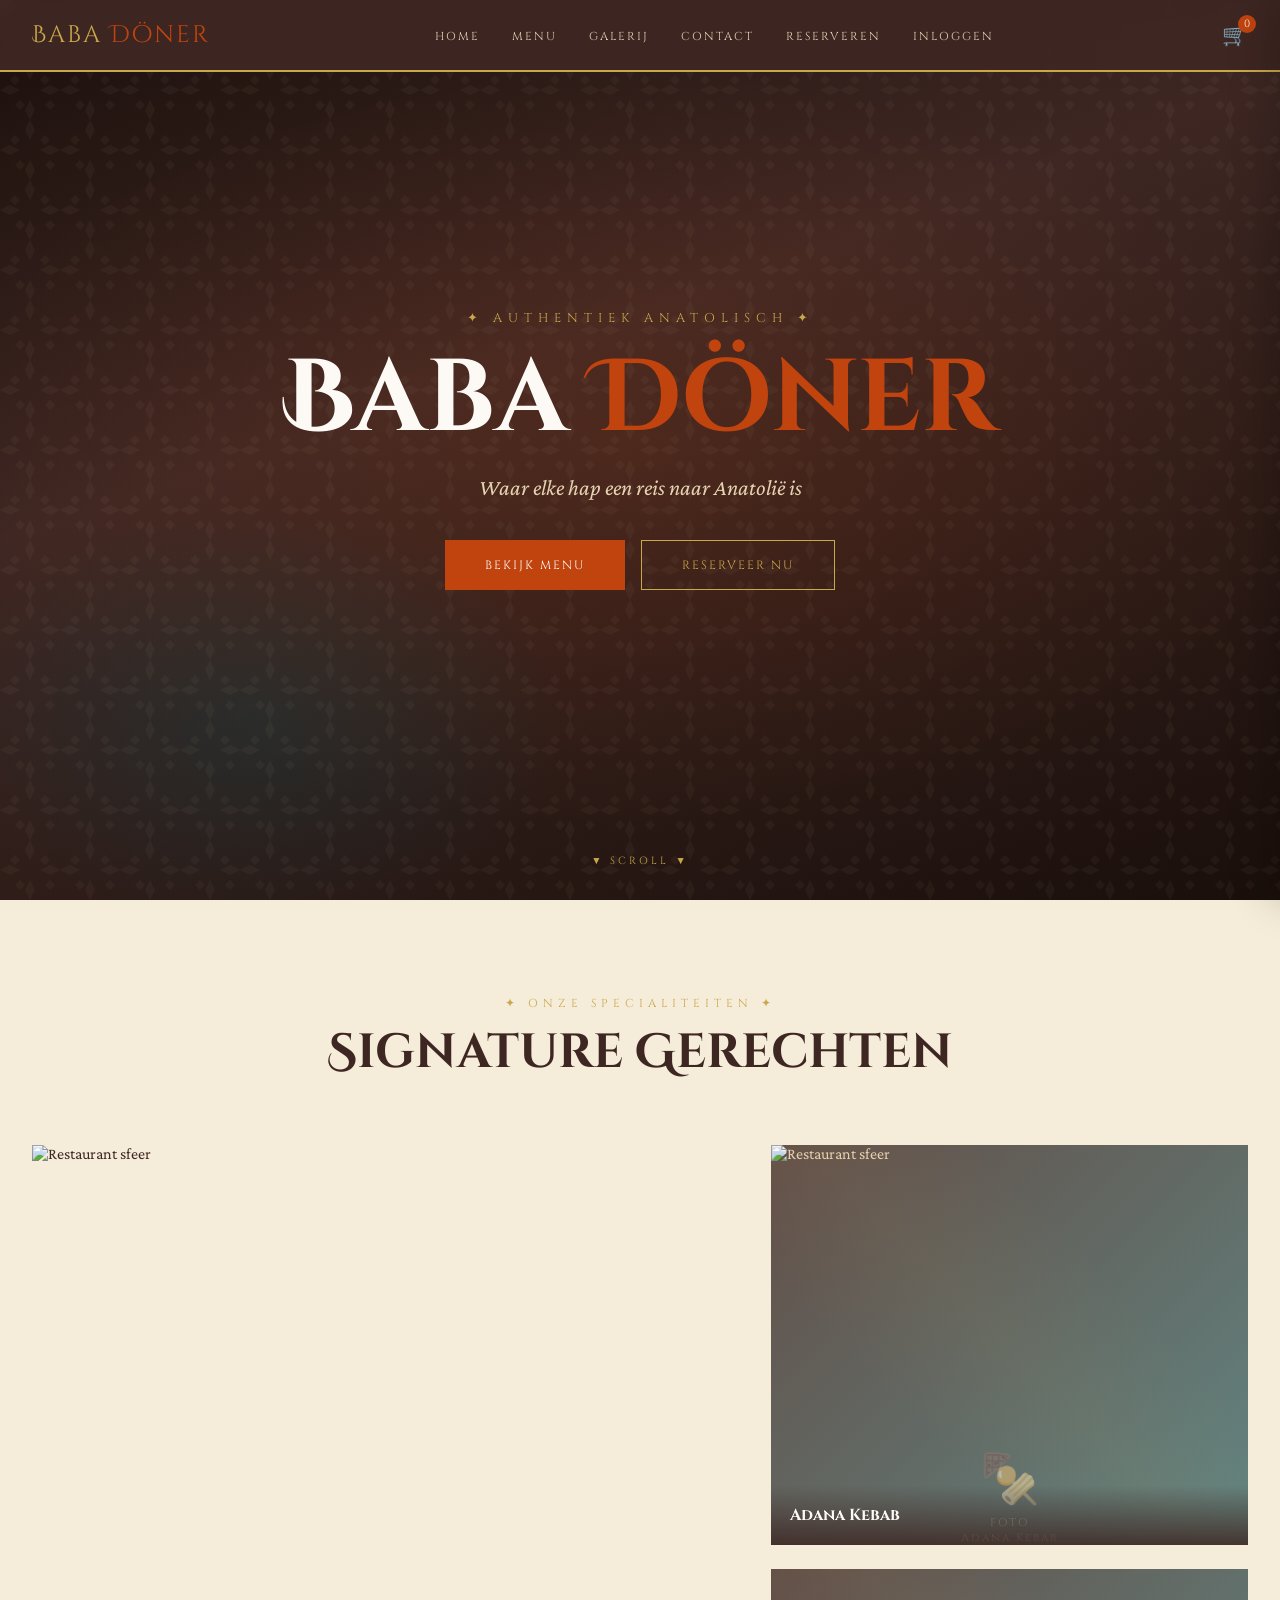
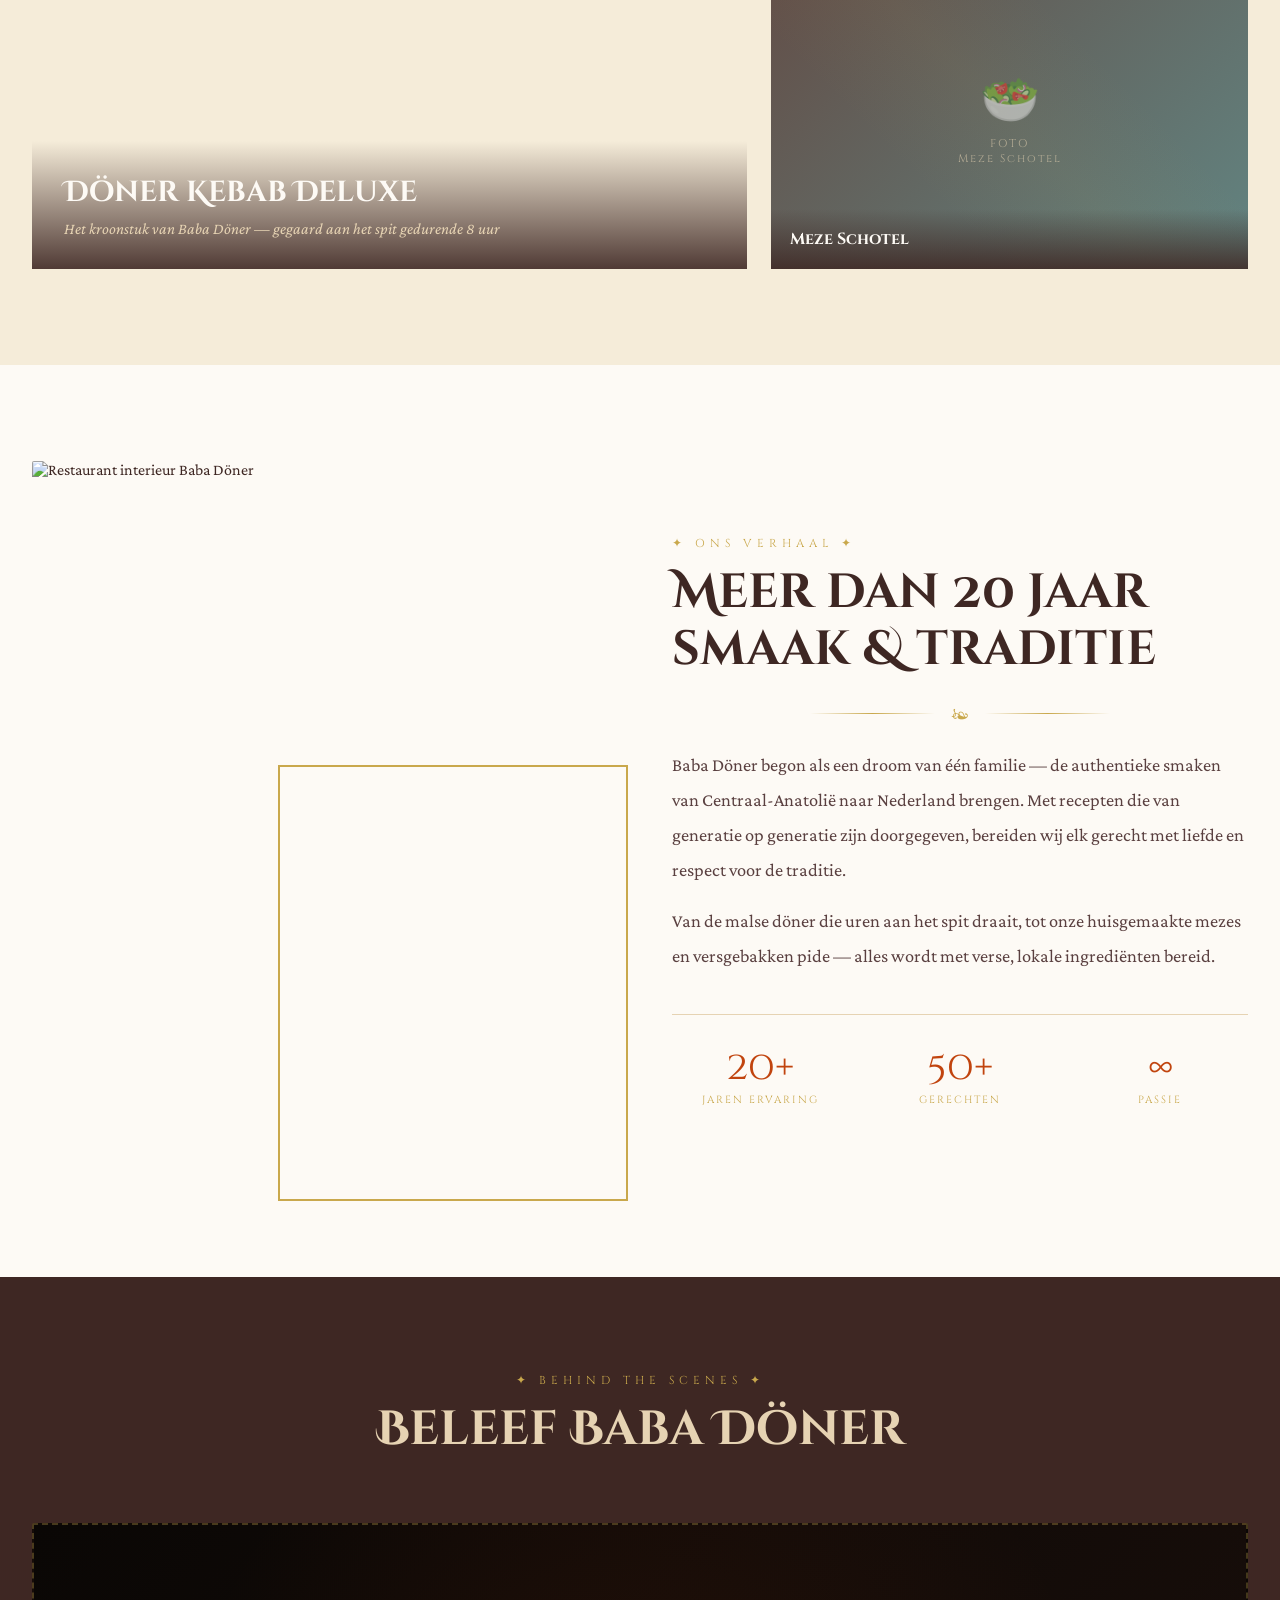
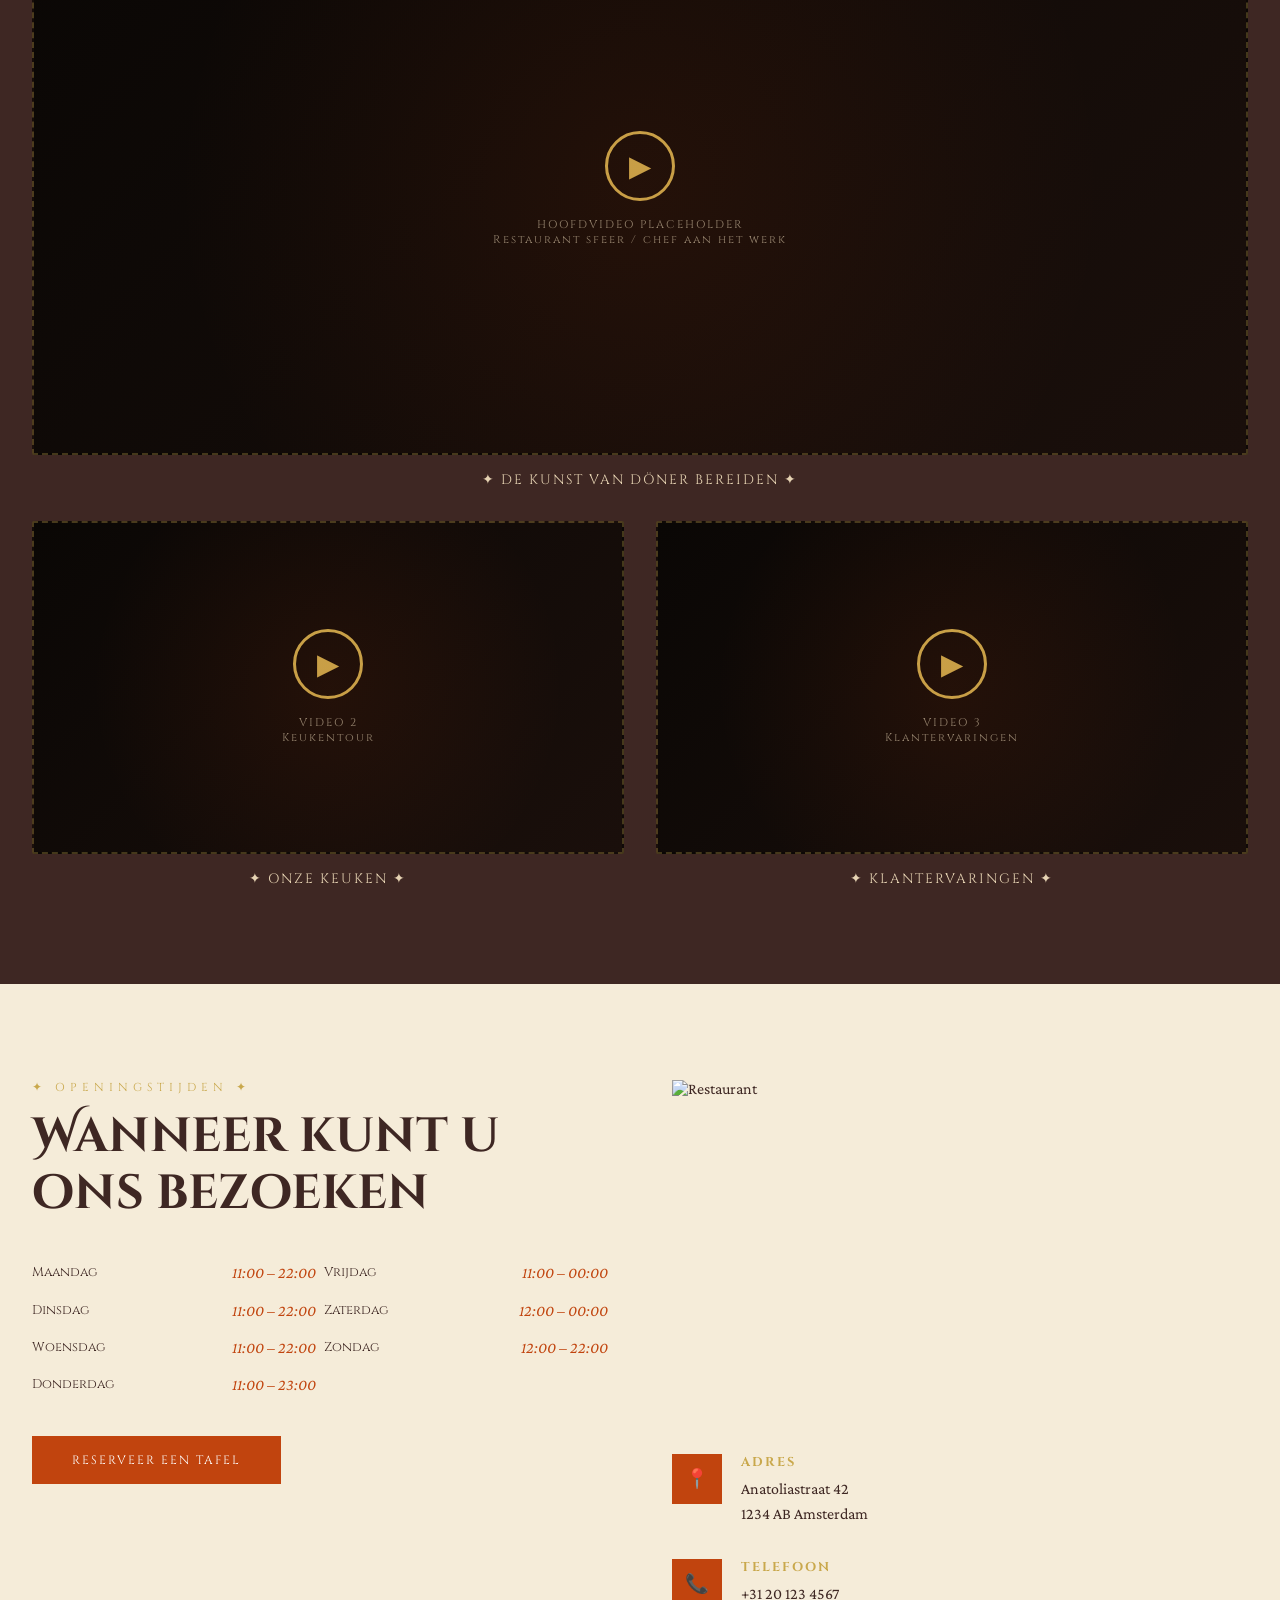
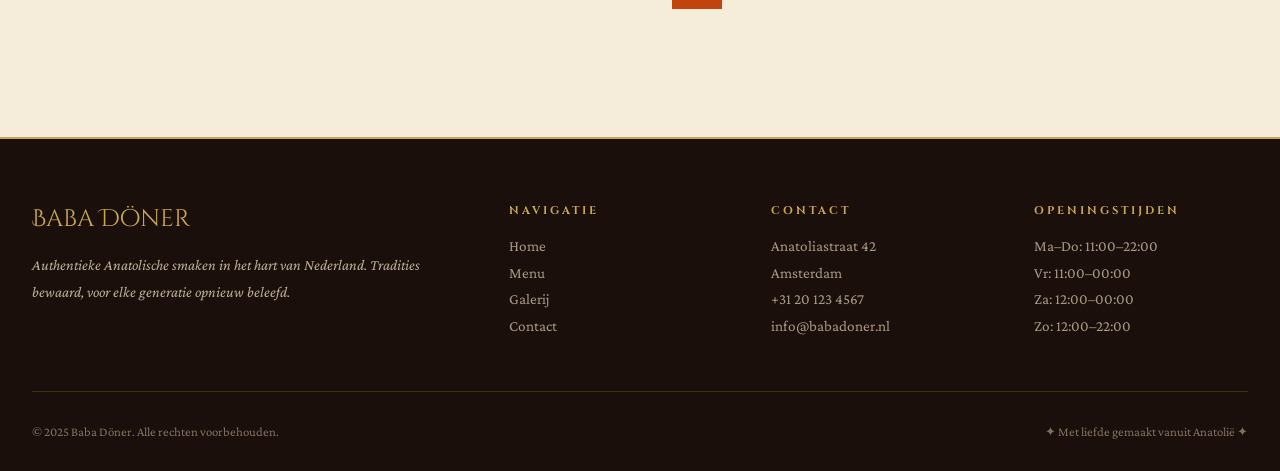
==== commit fbb7ac89: "name change" ====
--- a/index.html
+++ b/index.html
@@ -1,340 +1,788 @@
 <!DOCTYPE html>
 <html lang="nl">
-
 <head>
-    <meta charset="UTF-8">
-    <meta name="viewport" content="width=device-width, initial-scale=1.0">
-    <title>Baba Döner– Authentiek Turks Restaurant</title>
-    <link rel="stylesheet" href="style.css">
+<meta charset="UTF-8">
+<meta name="viewport" content="width=device-width, initial-scale=1.0">
+<title>Baba Döner – Authentiek Anatolisch Restaurant</title>
+<link href="https://fonts.googleapis.com/css2?family=Cinzel+Decorative:wght@400;700;900&family=Cinzel:wght@400;600;700&family=Crimson+Pro:ital,wght@0,300;0,400;0,600;1,300;1,400&display=swap" rel="stylesheet">
+<link rel="stylesheet" href="style.css">
 </head>
-
 <body>
-
-    <nav class="navbar">
-        <a href="index.html" class="navbar__logo">Baba<span>Döner</span></a>
-        <ul class="navbar__links">
-            <li><a href="index.html" class="active">Home</a></li>
-            <li><a href="menu.html">Menu</a></li>
-            <li><a href="galerie.html">Galerie</a></li>
-            <li><a href="reservering.html">Reserveren</a></li>
-            <li><a href="contact.html">Contact</a></li>
-            <li><a href="login.html" class="navbar__cta">Beheer</a></li>
-        </ul>
-        <div class="navbar__toggle" id="mobileToggle">
-            <span></span><span></span><span></span>
-        </div>
-    </nav>
-
-
-    <section class="hero">
-        <div class="hero__content">
-            <span class="hero__badge fade-up">🔥 Authentiek Turks – Vers Bereid</span>
-            <h1 class="hero__title fade-up fade-up-d1">Baba<span>Döner</span></h1>
-            <p class="hero__text fade-up fade-up-d2">
-                Proef het hart van Turkije. Van geurige döner en sappige kebab tot rijke iskender en huisgemaakte soepen
-                – elke hap is een reis.
-            </p>
-            <div class="hero__btns fade-up fade-up-d3">
-                <a href="pages/menu.html" class="btn btn--primary">Bekijk het Menu &rarr;</a>
-                <a href="pages/reservering.html" class="btn btn--outline">Reserveer een Tafel</a>
-            </div>
-        </div>
+</head>
+<body>
+
+<!-- ─── NAVBAR ─── -->
+<nav>
+  <div class="nav-inner">
+    <div class="nav-logo" onclick="showPage('home')">Baba <span>Döner</span></div>
+    <ul class="nav-links" id="mainNav">
+      <li><a onclick="showPage('home')" data-page="home">Home</a></li>
+      <li><a onclick="showPage('menu')" data-page="menu">Menu</a></li>
+      <li><a onclick="showPage('gallery')" data-page="gallery">Galerij</a></li>
+      <li><a onclick="showPage('contact')" data-page="contact">Contact</a></li>
+      <li><a onclick="showPage('reservation')" data-page="reservation">Reserveren</a></li>
+      <li><a onclick="showPage('login')" data-page="login" id="loginNavLink">Inloggen</a></li>
+      <li><a onclick="showPage('admin')" data-page="admin" id="adminNavLink" style="display:none">Beheer ✦</a></li>
+    </ul>
+    <div class="nav-right">
+      <div class="nav-cart" onclick="toggleCart()">
+        🛒
+        <div class="cart-badge" id="cartBadge">0</div>
+      </div>
+    </div>
+  </div>
+</nav>
+
+<!-- ─── CART SIDEBAR ─── -->
+<div class="cart-overlay" id="cartOverlay" onclick="toggleCart()"></div>
+<div class="cart-sidebar" id="cartSidebar">
+  <div class="cart-header">
+    <h2>Winkelwagen</h2>
+    <button class="cart-close" onclick="toggleCart()">✕</button>
+  </div>
+  <div class="cart-items" id="cartItems">
+    <p class="cart-empty">Uw winkelwagen is leeg</p>
+  </div>
+  <div class="cart-footer">
+    <div class="cart-total">
+      <span>Totaal</span>
+      <span id="cartTotal">€0.00</span>
+    </div>
+    <button class="btn-primary" style="width:100%" onclick="showToast('Bestelling geplaatst! Wij nemen contact op.','success')">Bestelling Plaatsen</button>
+  </div>
+</div>
+
+<!-- ═══════════════ HOME PAGE ═══════════════ -->
+<div id="page-home" class="page active">
+
+  <!-- HERO -->
+  <section class="hero">
+    <div class="hero-bg"></div>
+    <div class="hero-pattern"></div>
+    <div class="hero-image-wrap" style="opacity:0.45">
+      <img src="https://images.unsplash.com/photo-1555396273-367ea4eb4db5?w=1600&q=80&fit=crop" alt="Restaurant interieur" style="width:100%;height:100%;object-fit:cover;object-position:center">
+    </div>
+    <div class="hero-content">
+      <div class="hero-subtitle">✦ Authentiek Anatolisch ✦</div>
+      <h1 class="hero-title">Baba <span class="accent">Döner</span></h1>
+      <p class="hero-tagline">Waar elke hap een reis naar Anatolië is</p>
+      <div class="hero-ctas">
+        <button class="btn-primary" onclick="showPage('menu')">Bekijk Menu</button>
+        <button class="btn-outline" onclick="showPage('reservation')">Reserveer Nu</button>
+      </div>
+    </div>
+    <div class="hero-scroll">▼ SCROLL ▼</div>
+  </section>
+
+  <!-- FEATURED DISHES -->
+  <section class="section section-sand">
+    <div class="container">
+      <div class="section-header">
+        <div class="section-label">✦ Onze specialiteiten ✦</div>
+        <h2 class="section-title">Signature Gerechten</h2>
+      </div>
+      <div class="featured-grid">
+        <div class="featured-main">
+          <img src="https://images.unsplash.com/photo-1414235077428-338989a2e8c0?w=900&q=80&fit=crop&crop=center" alt="Restaurant sfeer" style="width:100%;height:100%;object-fit:cover;display:block">
+          <div class="featured-overlay">
+            <h3>Döner Kebab Deluxe</h3>
+            <p>Het kroonstuk van Baba Döner — gegaard aan het spit gedurende 8 uur</p>
+          </div>
+        </div>
+        <div class="featured-side">
+          <div class="img-placeholder" style="width:100%;height:100%">
+            <img src="https://images.unsplash.com/photo-1414235077428-338989a2e8c0?w=900&q=80&fit=crop&crop=center" alt="Restaurant sfeer" style="width:100%;height:100%;object-fit:cover;display:block">
+            <div class="ph-icon">🍢</div>
+            <div class="ph-text">FOTO<br>Adana Kebab</div>
+          </div>
+          <div class="featured-side-overlay"><h4>Adana Kebab</h4></div>
+        </div>
+        <div class="featured-side">
+          <div class="img-placeholder" style="width:100%;height:100%">
+            <div class="ph-icon">🥗</div>
+            <div class="ph-text">FOTO<br>Meze Schotel</div>
+          </div>
+          <div class="featured-side-overlay"><h4>Meze Schotel</h4></div>
+        </div>
+      </div>
+    </div>
+  </section>
+
+  <!-- ABOUT -->
+  <section class="section">
+    <div class="container">
+      <div class="about-grid">
+        <div class="about-image">
+          <img src="https://images.unsplash.com/photo-1517248135467-4c7edcad34c4?w=700&q=80&fit=crop&crop=center" alt="Restaurant interieur Baba Döner" style="width:100%;height:100%;object-fit:cover;border-radius:2px;display:block">
+        </div>
+        <div class="about-text">
+          <div class="section-label">✦ Ons verhaal ✦</div>
+          <h2 class="section-title">Meer dan 20 jaar<br>smaak & traditie</h2>
+          <div class="divider"><span class="divider-icon">❧</span></div>
+          <p>Baba Döner begon als een droom van één familie — de authentieke smaken van Centraal-Anatolië naar Nederland brengen. Met recepten die van generatie op generatie zijn doorgegeven, bereiden wij elk gerecht met liefde en respect voor de traditie.</p>
+          <p>Van de malse döner die uren aan het spit draait, tot onze huisgemaakte mezes en versgebakken pide — alles wordt met verse, lokale ingrediënten bereid.</p>
+          <div class="about-stats">
+            <div class="stat">
+              <div class="stat-num">20+</div>
+              <div class="stat-label">Jaren Ervaring</div>
+            </div>
+            <div class="stat">
+              <div class="stat-num">50+</div>
+              <div class="stat-label">Gerechten</div>
+            </div>
+            <div class="stat">
+              <div class="stat-num">∞</div>
+              <div class="stat-label">Passie</div>
+            </div>
+          </div>
+        </div>
+      </div>
+    </div>
+  </section>
+
+  <!-- VIDEO SECTION -->
+  <div class="video-section">
+    <div class="container">
+      <div class="section-header">
+        <div class="section-label" style="color:var(--gold)">✦ Behind the scenes ✦</div>
+        <h2 class="section-title" style="color:var(--zand)">Beleef Baba Döner</h2>
+      </div>
+      <div class="video-grid">
+        <div class="video-wrap" style="grid-column:1/-1">
+          <div class="video-placeholder video-main">
+            <div class="video-play-btn">▶</div>
+            <div class="ph-text">HOOFDVIDEO PLACEHOLDER<br>Restaurant sfeer / chef aan het werk</div>
+          </div>
+          <div class="video-title">✦ DE KUNST VAN DÖNER BEREIDEN ✦</div>
+        </div>
+        <div class="video-wrap">
+          <div class="video-placeholder" style="aspect-ratio:16/9;width:100%">
+            <div class="video-play-btn">▶</div>
+            <div class="ph-text">VIDEO 2<br>Keukentour</div>
+          </div>
+          <div class="video-title">✦ ONZE KEUKEN ✦</div>
+        </div>
+        <div class="video-wrap">
+          <div class="video-placeholder" style="aspect-ratio:16/9;width:100%">
+            <div class="video-play-btn">▶</div>
+            <div class="ph-text">VIDEO 3<br>Klantervaringen</div>
+          </div>
+          <div class="video-title">✦ KLANTERVARINGEN ✦</div>
+        </div>
+      </div>
+    </div>
+  </div>
+
+  <!-- HOURS & LOCATION -->
+  <section class="section section-sand">
+    <div class="container">
+      <div style="display:grid;grid-template-columns:1fr 1fr;gap:4rem;align-items:start">
+        <div>
+          <div class="section-label">✦ Openingstijden ✦</div>
+          <h2 class="section-title" style="margin-bottom:2rem">Wanneer kunt u<br>ons bezoeken</h2>
+          <div class="hours-grid">
+            <div>
+              <div class="hour-row"><span class="hour-day">Maandag</span><span class="hour-time">11:00 – 22:00</span></div>
+              <div class="hour-row"><span class="hour-day">Dinsdag</span><span class="hour-time">11:00 – 22:00</span></div>
+              <div class="hour-row"><span class="hour-day">Woensdag</span><span class="hour-time">11:00 – 22:00</span></div>
+              <div class="hour-row"><span class="hour-day">Donderdag</span><span class="hour-time">11:00 – 23:00</span></div>
+            </div>
+            <div>
+              <div class="hour-row"><span class="hour-day">Vrijdag</span><span class="hour-time">11:00 – 00:00</span></div>
+              <div class="hour-row"><span class="hour-day">Zaterdag</span><span class="hour-time">12:00 – 00:00</span></div>
+              <div class="hour-row"><span class="hour-day">Zondag</span><span class="hour-time">12:00 – 22:00</span></div>
+            </div>
+          </div>
+          <div style="margin-top:2rem">
+            <button class="btn-primary" onclick="showPage('reservation')">Reserveer Een Tafel</button>
+          </div>
+        </div>
+        <div>
+          <img src="https://images.unsplash.com/photo-1552566626-52f8b828add9?w=800&q=80&fit=crop&crop=center" alt="Restaurant" style="width:100%;height:350px;object-fit:cover;display:block">
+          <div style="margin-top:1.5rem">
+            <div class="contact-info-item">
+              <div class="contact-icon">📍</div>
+              <div class="contact-info-text">
+                <h4>Adres</h4>
+                <p>Anatoliastraat 42<br>1234 AB Amsterdam</p>
+              </div>
+            </div>
+            <div class="contact-info-item">
+              <div class="contact-icon">📞</div>
+              <div class="contact-info-text">
+                <h4>Telefoon</h4>
+                <p>+31 20 123 4567</p>
+              </div>
+            </div>
+          </div>
+        </div>
+      </div>
+    </div>
+  </section>
+
+  <!-- FOOTER -->
+  <footer>
+    <div class="footer-grid">
+      <div class="footer-brand">
+        <div class="logo">Baba Döner</div>
+        <p>Authentieke Anatolische smaken in het hart van Nederland. Tradities bewaard, voor elke generatie opnieuw beleefd.</p>
+      </div>
+      <div class="footer-col">
+        <h4>Navigatie</h4>
+        <a onclick="showPage('home')">Home</a>
+        <a onclick="showPage('menu')">Menu</a>
+        <a onclick="showPage('gallery')">Galerij</a>
+        <a onclick="showPage('contact')">Contact</a>
+      </div>
+      <div class="footer-col">
+        <h4>Contact</h4>
+        <p>Anatoliastraat 42</p>
+        <p>Amsterdam</p>
+        <p>+31 20 123 4567</p>
+        <p>info@babadoner.nl</p>
+      </div>
+      <div class="footer-col">
+        <h4>Openingstijden</h4>
+        <p>Ma–Do: 11:00–22:00</p>
+        <p>Vr: 11:00–00:00</p>
+        <p>Za: 12:00–00:00</p>
+        <p>Zo: 12:00–22:00</p>
+      </div>
+    </div>
+    <div class="footer-bottom">
+      <span>© 2025 Baba Döner. Alle rechten voorbehouden.</span>
+      <span>✦ Met liefde gemaakt vanuit Anatolië ✦</span>
+    </div>
+  </footer>
+
+</div>
+
+<!-- ═══════════════ MENU PAGE ═══════════════ -->
+<div id="page-menu" class="page">
+  <div style="margin-top:70px">
+    <div class="menu-hero">
+      <div class="img-placeholder" style="position:absolute;inset:0;opacity:0.35;border:none">
+        <div class="ph-icon">🍽️</div>
+        <div class="ph-text">MENU HEADER FOTO</div>
+      </div>
+      <div class="menu-hero-content">
+        <div class="hero-subtitle">✦ Authentiek & Vers ✦</div>
+        <h1 style="font-family:'Cinzel Decorative',cursive;font-size:clamp(2rem,5vw,4rem);color:var(--wit)">Onze Menukaart</h1>
+      </div>
+    </div>
+
+    <div class="menu-controls">
+      <div class="search-wrap">
+        <span class="search-icon">🔍</span>
+        <input type="text" id="menuSearch" placeholder="Zoek een gerecht..." oninput="filterMenu()">
+      </div>
+      <div class="category-tabs" id="categoryTabs">
+        <button class="cat-tab active" onclick="filterByCategory('all',this)">Alles</button>
+        <button class="cat-tab" onclick="filterByCategory('döner',this)">Döner</button>
+        <button class="cat-tab" onclick="filterByCategory('kebab',this)">Kebab</button>
+        <button class="cat-tab" onclick="filterByCategory('meze',this)">Meze</button>
+        <button class="cat-tab" onclick="filterByCategory('pide',this)">Pide</button>
+        <button class="cat-tab" onclick="filterByCategory('dessert',this)">Dessert</button>
+        <button class="cat-tab" onclick="filterByCategory('drank',this)">Dranken</button>
+      </div>
+    </div>
+
+    <div class="menu-grid" id="menuGrid">
+      <!-- Generated by JS -->
+    </div>
+  </div>
+
+  <footer>
+    <div class="footer-bottom" style="max-width:1300px;margin:auto;padding:2rem 0;opacity:0.5;display:flex;justify-content:space-between">
+      <span>© 2025 Baba Döner</span>
+      <span>✦ Anatolisch Vakmanschap ✦</span>
+    </div>
+  </footer>
+</div>
+
+<!-- ═══════════════ GALLERY PAGE ═══════════════ -->
+<div id="page-gallery" class="page">
+  <div style="margin-top:70px">
+    <div class="menu-hero">
+      <div class="img-placeholder" style="position:absolute;inset:0;opacity:0.35;border:none">
+        <div class="ph-icon">🖼️</div>
+        <div class="ph-text">GALERIJ HEADER FOTO</div>
+      </div>
+      <div class="menu-hero-content">
+        <div class="hero-subtitle">✦ Beelden & Sfeer ✦</div>
+        <h1 style="font-family:'Cinzel Decorative',cursive;font-size:clamp(2rem,5vw,4rem);color:var(--wit)">Galerij</h1>
+      </div>
+    </div>
+
+    <section class="section">
+      <div class="container">
+        <div class="section-header">
+          <div class="section-label">✦ Restaurant & Gerechten ✦</div>
+          <h2 class="section-title">Een Visuele Reis</h2>
+        </div>
+        <div class="gallery-grid">
+          <div class="gallery-item wide tall">
+            <div class="img-placeholder" style="width:100%;height:100%;border:none"><div class="ph-icon">🥙</div><div class="ph-text">FOTO 1 – Döner</div></div>
+            <div class="gallery-overlay">✦ DÖNER KEBAB ✦</div>
+          </div>
+          <div class="gallery-item">
+            <div class="img-placeholder" style="width:100%;height:100%;border:none"><div class="ph-icon">🍢</div><div class="ph-text">FOTO 2</div></div>
+            <div class="gallery-overlay">✦ ADANA ✦</div>
+          </div>
+          <div class="gallery-item">
+            <div class="img-placeholder" style="width:100%;height:100%;border:none"><div class="ph-icon">🥗</div><div class="ph-text">FOTO 3</div></div>
+            <div class="gallery-overlay">✦ MEZE ✦</div>
+          </div>
+          <div class="gallery-item wide">
+            <div class="img-placeholder" style="width:100%;height:100%;border:none"><div class="ph-icon">🏛️</div><div class="ph-text">FOTO 4 – Interieur</div></div>
+            <div class="gallery-overlay">✦ INTERIEUR ✦</div>
+          </div>
+          <div class="gallery-item">
+            <div class="img-placeholder" style="width:100%;height:100%;border:none"><div class="ph-icon">🍞</div><div class="ph-text">FOTO 5</div></div>
+            <div class="gallery-overlay">✦ PIDE ✦</div>
+          </div>
+          <div class="gallery-item">
+            <div class="img-placeholder" style="width:100%;height:100%;border:none"><div class="ph-icon">☕</div><div class="ph-text">FOTO 6</div></div>
+            <div class="gallery-overlay">✦ TURKISH TEA ✦</div>
+          </div>
+          <div class="gallery-item tall">
+            <div class="img-placeholder" style="width:100%;height:100%;border:none"><div class="ph-icon">👨‍🍳</div><div class="ph-text">FOTO 7 – Chef</div></div>
+            <div class="gallery-overlay">✦ ONZE CHEF ✦</div>
+          </div>
+          <div class="gallery-item">
+            <div class="img-placeholder" style="width:100%;height:100%;border:none"><div class="ph-icon">🫙</div><div class="ph-text">FOTO 8</div></div>
+            <div class="gallery-overlay">✦ KRUIDEN ✦</div>
+          </div>
+          <div class="gallery-item wide">
+            <div class="img-placeholder" style="width:100%;height:100%;border:none"><div class="ph-icon">🌙</div><div class="ph-text">FOTO 9 – Avondstemming</div></div>
+            <div class="gallery-overlay">✦ AVONDSFEER ✦</div>
+          </div>
+        </div>
+      </div>
     </section>
 
+    <!-- VIDEO IN GALLERY -->
+    <section class="video-section">
+      <div class="container">
+        <div class="section-header">
+          <div class="section-label" style="color:var(--gold)">✦ Video's ✦</div>
+          <h2 class="section-title" style="color:var(--zand)">Beleef de Sfeer</h2>
+        </div>
+        <div style="display:grid;grid-template-columns:repeat(3,1fr);gap:2rem;margin-top:2rem">
+          <div class="video-wrap">
+            <div class="video-placeholder" style="aspect-ratio:16/9;width:100%"><div class="video-play-btn">▶</div><div class="ph-text">VIDEO – Sfeer avond</div></div>
+            <div class="video-title">✦ AVONDSFEER ✦</div>
+          </div>
+          <div class="video-wrap">
+            <div class="video-placeholder" style="aspect-ratio:16/9;width:100%"><div class="video-play-btn">▶</div><div class="ph-text">VIDEO – Bereidingsproces</div></div>
+            <div class="video-title">✦ BEREIDING ✦</div>
+          </div>
+          <div class="video-wrap">
+            <div class="video-placeholder" style="aspect-ratio:16/9;width:100%"><div class="video-play-btn">▶</div><div class="ph-text">VIDEO – Team & cultuur</div></div>
+            <div class="video-title">✦ ONS TEAM ✦</div>
+          </div>
+        </div>
+      </div>
+    </section>
+  </div>
+</div>
+
+<!-- ═══════════════ CONTACT PAGE ═══════════════ -->
+<div id="page-contact" class="page">
+  <div style="margin-top:70px">
+    <div class="menu-hero">
+      <div class="img-placeholder" style="position:absolute;inset:0;opacity:0.3;border:none"><div class="ph-icon">📬</div><div class="ph-text">CONTACT HEADER FOTO</div></div>
+      <div class="menu-hero-content">
+        <div class="hero-subtitle">✦ Neem contact op ✦</div>
+        <h1 style="font-family:'Cinzel Decorative',cursive;font-size:clamp(2rem,5vw,4rem);color:var(--wit)">Contact</h1>
+      </div>
+    </div>
+
     <section class="section">
-        <div class="section__header">
-            <span class="section__subtitle">Onze Specialiteiten</span>
-            <h2 class="section__title">Populairste Gerechten</h2>
-            <div class="divider"><span class="divider__icon">✦</span></div>
-        </div>
-
- 
-        <form class="search-bar" id="searchForm">
-            <input type="text" id="searchInput" placeholder="Zoek een gerecht... bijv. kebab, soep, lahmacun"
-                autocomplete="off">
-            <button type="submit">🔍 Zoeken</button>
-        </form>
-
-
-        <div class="filter-tabs" id="filterTabs">
-            <button class="filter-tab active" data-cat="all">Alles</button>
-            <button class="filter-tab" data-cat="grill">Grill</button>
-            <button class="filter-tab" data-cat="doner">Döner</button>
-            <button class="filter-tab" data-cat="soep">Soepen</button>
-            <button class="filter-tab" data-cat="pide">Pide &amp; Lahmacun</button>
-        </div>
-
-
-        <div class="dishes-grid" id="dishesGrid">
-
-            <div class="dish-card" data-cat="grill">
-                <div class="dish-card__img">
-                    <img src="https://images.unsplash.com/photo-1544025162-d76694265947?w=500" alt="Grill Mix">
-                    <span class="dish-card__badge">Bestseller</span>
+      <div class="container">
+        <div class="contact-grid">
+          <div class="contact-info">
+            <div class="section-label">✦ Bereik ons ✦</div>
+            <h2 class="section-title" style="margin-bottom:2rem">Wij horen<br>graag van u</h2>
+            <div class="contact-info-item">
+              <div class="contact-icon">📍</div>
+              <div class="contact-info-text">
+                <h4>Adres</h4>
+                <p>Anatoliastraat 42<br>1234 AB Amsterdam<br>Nederland</p>
+              </div>
+            </div>
+            <div class="contact-info-item">
+              <div class="contact-icon">📞</div>
+              <div class="contact-info-text">
+                <h4>Telefoon</h4>
+                <p>+31 20 123 4567<br>Ma–Za: 10:00–23:00</p>
+              </div>
+            </div>
+            <div class="contact-info-item">
+              <div class="contact-icon">✉️</div>
+              <div class="contact-info-text">
+                <h4>E-mail</h4>
+                <p>info@babadoner.nl<br>reserveringen@babadoner.nl</p>
+              </div>
+            </div>
+            <div class="img-placeholder" style="width:100%;height:250px;margin-top:2rem">
+              <div class="ph-icon">🗺️</div>
+              <div class="ph-text">KAART PLACEHOLDER<br>Google Maps Embed</div>
+            </div>
+          </div>
+          <div>
+            <div class="contact-form-wrap">
+              <h2 class="form-title">Stuur een bericht</h2>
+              <p class="form-subtitle">Wij reageren binnen 24 uur op uw bericht</p>
+              <div class="form-row">
+                <div class="form-group">
+                  <label>Voornaam</label>
+                  <input type="text" id="contactFirst" placeholder="Ahmed">
                 </div>
-                <div class="dish-card__body">
-                    <div class="dish-card__cat">Grill</div>
-                    <div class="dish-card__name">Grill Mix Bord</div>
-                    <p class="dish-card__desc">Gemengd grilbord met köfte, adana, tavuk şiş en verse groenten.</p>
-                    <div class="dish-card__footer">
-                        <span class="dish-card__price">€18,95</span>
-                        <button class="dish-card__add" title="Voeg toe aan winkelwagen">+</button>
-                    </div>
+                <div class="form-group">
+                  <label>Achternaam</label>
+                  <input type="text" id="contactLast" placeholder="Yilmaz">
                 </div>
-            </div>
-
-            <div class="dish-card" data-cat="doner">
-                <div class="dish-card__img">
-                    <img src="https://images.unsplash.com/photo-1603360946369-dc9bb6258143?w=500" alt="İskender Kebap">
-                </div>
-                <div class="dish-card__body">
-                    <div class="dish-card__cat">Döner</div>
-                    <div class="dish-card__name">İskender Kebap</div>
-                    <p class="dish-card__desc">Dunne plakken döner op pide, overgoten met tomatensaus en bruine boter.
-                    </p>
-                    <div class="dish-card__footer">
-                        <span class="dish-card__price">€16,50</span>
-                        <button class="dish-card__add" title="Voeg toe aan winkelwagen">+</button>
-                    </div>
-                </div>
-            </div>
-
-            <div class="dish-card" data-cat="soep">
-                <div class="dish-card__img">
-                    <img src="https://images.unsplash.com/photo-1547592166-23ac45744acd?w=500" alt="Mercimek Çorbası">
-                </div>
-                <div class="dish-card__body">
-                    <div class="dish-card__cat">Soep</div>
-                    <div class="dish-card__name">Mercimek Çorbası</div>
-                    <p class="dish-card__desc">Fluweelzachte rode linzensoep met citroen en munt. Huisgemaakt recept.
-                    </p>
-                    <div class="dish-card__footer">
-                        <span class="dish-card__price">€5,50</span>
-                        <button class="dish-card__add" title="Voeg toe aan winkelwagen">+</button>
-                    </div>
-                </div>
-            </div>
-
-            <div class="dish-card" data-cat="doner">
-                <div class="dish-card__img">
-                    <img src="https://images.unsplash.com/photo-1598511726623-d2e9996892f0?w=500" alt="Dürüm Döner">
-                    <span class="dish-card__badge">Nieuw</span>
-                </div>
-                <div class="dish-card__body">
-                    <div class="dish-card__cat">Döner</div>
-                    <div class="dish-card__name">Dürüm Döner</div>
-                    <p class="dish-card__desc">Döner in dunne lavaş gedraaid met kaas, sla, tomaat en huissaus.</p>
-                    <div class="dish-card__footer">
-                        <span class="dish-card__price">€9,50</span>
-                        <button class="dish-card__add" title="Voeg toe aan winkelwagen">+</button>
-                    </div>
-                </div>
-            </div>
-
-            <div class="dish-card" data-cat="pide">
-                <div class="dish-card__img">
-                    <img src="https://images.unsplash.com/photo-1565557623262-b51c2513a641?w=500" alt="Lahmacun">
-                </div>
-                <div class="dish-card__body">
-                    <div class="dish-card__cat">Pide &amp; Lahmacun</div>
-                    <div class="dish-card__name">Lahmacun</div>
-                    <p class="dish-card__desc">Knapperig Turks flatbread belegd met gekruid gehakt, peterselie en
-                        citroen.</p>
-                    <div class="dish-card__footer">
-                        <span class="dish-card__price">€4,95</span>
-                        <button class="dish-card__add" title="Voeg toe aan winkelwagen">+</button>
-                    </div>
-                </div>
-            </div>
-
-            <div class="dish-card" data-cat="grill">
-                <div class="dish-card__img">
-                    <img src="https://images.unsplash.com/photo-1529006557810-274b9b2fc783?w=500" alt="Adana Kebap">
-                </div>
-                <div class="dish-card__body">
-                    <div class="dish-card__cat">Grill</div>
-                    <div class="dish-card__name">Adana Kebap</div>
-                    <p class="dish-card__desc">Gekruide lamsgehaktspies van de houtskooloven, met bulgur en salade.</p>
-                    <div class="dish-card__footer">
-                        <span class="dish-card__price">€14,95</span>
-                        <button class="dish-card__add" title="Voeg toe aan winkelwagen">+</button>
-                    </div>
-                </div>
-            </div>
-
-        </div><!-- /dishes-grid -->
-
-        <div style="text-align:center; margin-top:2.5rem;">
-            <a href="pages/menu.html" class="btn btn--dark">Volledig Menu Bekijken</a>
-        </div>
+              </div>
+              <div class="form-group">
+                <label>E-mailadres</label>
+                <input type="email" id="contactEmail" placeholder="uw@email.nl">
+              </div>
+              <div class="form-group">
+                <label>Onderwerp</label>
+                <select id="contactSubject">
+                  <option>Algemene vraag</option>
+                  <option>Reservering</option>
+                  <option>Catering aanvraag</option>
+                  <option>Klacht/Feedback</option>
+                  <option>Samenwerking</option>
+                </select>
+              </div>
+              <div class="form-group">
+                <label>Uw bericht</label>
+                <textarea id="contactMessage" rows="5" placeholder="Schrijf hier uw bericht..."></textarea>
+              </div>
+              <button class="btn-primary" style="width:100%" onclick="submitContact()">Verstuur Bericht ✦</button>
+            </div>
+          </div>
+        </div>
+      </div>
     </section>
-
-    <!-- ═══════ OVER ONS ═══════ -->
-    <section class="section section--bg">
-        <div class="about-grid">
-            <div class="about-img">
-                <img src="https://images.unsplash.com/photo-1600891964599-f61ba0e24092?w=800" alt="Ons Restaurant">
-            </div>
-            <div class="about-content">
-                <span class="section__subtitle">Ons Verhaal</span>
-                <h2 class="section__title">Turks hart, Hollandse thuis</h2>
-                <p class="about-text">
-                    Baba Döner opgericht door de familie Aktas, die hun Anatolische recepten meebrachten. Elk gerecht is
-                    een liefdesverklaring aan de Turkse keuken: traag bereide sauzen, vers gesneden döner en grill
-                    bereid boven echte houtskool.
-                </p>
-                <p class="about-text">
-                    Wij geloven dat goed eten mensen samenbrengt. Kom binnen, ga zitten en laat u verwennen.
-                </p>
-                <div class="facts-row">
-                    <div class="fact"><span class="fact__num">12+</span><span class="fact__label">Jaar Ervaring</span>
-                    </div>
-                    <div class="fact"><span class="fact__num">60+</span><span class="fact__label">Gerechten</span></div>
-                    <div class="fact"><span class="fact__num">★ 4.9</span><span class="fact__label">Beoordeling</span>
-                    </div>
-                </div>
-            </div>
-        </div>
-    </section>
-
-    <!-- ═══════ GALERIE PREVIEW ═══════ -->
-    <section class="section">
-        <div class="section__header">
-            <span class="section__subtitle">Sfeer &amp; Gerechten</span>
-            <h2 class="section__title">Een kijkje in de keuken</h2>
-        </div>
-        <div class="gallery-grid">
-            <div class="gallery-item">
-                <img src="https://images.unsplash.com/photo-1544025162-d76694265947?w=800" alt="Grill">
-                <div class="gallery-overlay">Grill Specialiteiten</div>
-            </div>
-            <div class="gallery-item">
-                <img src="https://images.unsplash.com/photo-1603360946369-dc9bb6258143?w=500" alt="İskender">
-                <div class="gallery-overlay">İskender Kebap</div>
-            </div>
-            <div class="gallery-item">
-                <img src="https://images.unsplash.com/photo-1536304929831-ee1ca9d44906?w=500" alt="Sfeer">
-                <div class="gallery-overlay">Restaurant Sfeer</div>
-            </div>
-            <div class="gallery-item">
-                <img src="https://images.unsplash.com/photo-1547592166-23ac45744acd?w=500" alt="Soep">
-                <div class="gallery-overlay">Huisgemaakte Soepen</div>
-            </div>
-            <div class="gallery-item">
-                <img src="https://images.unsplash.com/photo-1565557623262-b51c2513a641?w=700" alt="Lahmacun">
-                <div class="gallery-overlay">Verse Lahmacun</div>
-            </div>
-        </div>
-        <div style="text-align:center; margin-top:2rem;">
-            <a href="pages/galerie.html" class="btn btn--outline"
-                style="color:var(--bruin); border-color:var(--bruin);">Meer Foto's</a>
-        </div>
-    </section>
-
-
-    <section class="section section--dark" style="text-align:center;">
-        <span class="section__subtitle">Wacht niet</span>
-        <h2 class="section__title">Reserveer uw Tafel</h2>
-        <p class="section__desc" style="margin-bottom:2rem;">
-            Voor een onvergetelijke avond met familie of vrienden. Reserveer eenvoudig online.
-        </p>
-        <a href="pages/reservering.html" class="btn btn--primary">Reserveer Nu</a>
-    </section>
-
-
-    <footer class="footer">
-        <div class="footer__grid">
-            <div>
-                <div class="footer__brand-name">Baba<span>Döner</span></div>
-                <p class="footer__about">Authentieke Turkse keuken bereid met verse ingrediënten en eeuwenoude recepten.
-                    Al meer dan 12 jaar uw thuis voor döner, kebab en grill gerechten.</p>
-            </div>
-            <div>
-                <h4>Navigatie</h4>
-                <ul>
-                    <li><a href="index.html">Home</a></li>
-                    <li><a href="pages/menu.html">Menu</a></li>
-                    <li><a href="pages/galerie.html">Galerie</a></li>
-                    <li><a href="pages/reservering.html">Reserveren</a></li>
-                    <li><a href="pages/contact.html">Contact</a></li>
-                </ul>
-            </div>
-            <div>
-                <h4>Openingstijden</h4>
-                <ul>
-                    <li><a>Ma–Vr: 11:00 – 22:00</a></li>
-                    <li><a>Zaterdag: 11:00 – 23:00</a></li>
-                    <li><a>Zondag: 12:00 – 21:00</a></li>
-                </ul>
-            </div>
-            <div>
-                <h4>Contact</h4>
-                <ul>
-                    <li><a href="tel:+31201234567">📞 020 – 123 45 67</a></li>
-                    <li><a href="mailto:info@donerkoning.nl">✉️ info@donerkoning.nl</a></li>
-                    <li><a>📍 Keizersstraat 42, Amsterdam</a></li>
-                </ul>
-            </div>
-        </div>
-        <div class="footer__bottom">
-            <span>&copy; 2024 Baba Döner. Alle rechten voorbehouden.</span>
-            <div class="footer__socials">
-                <a href="#" class="footer__social-link" title="Facebook">f</a>
-                <a href="#" class="footer__social-link" title="Instagram">ig</a>
-                <a href="#" class="footer__social-link" title="WhatsApp">wa</a>
-            </div>
-        </div>
-    </footer>
-
-    
-    <a href="#" class="cart-icon" id="cartIcon" title="Winkelwagen">
-        🛒
-        <span class="cart-icon__count" id="cartCount">0</span>
-    </a>
-
-    
-    <script>
-        // Mobiel menu
-        document.getElementById('mobileToggle').addEventListener('click', function () {
-            const links = document.querySelector('.navbar__links');
-            links.style.display = links.style.display === 'flex' ? 'none' : 'flex';
-        });
-
-        // Winkelwagen teller
-        let cartCount = 0;
-        document.querySelectorAll('.dish-card__add').forEach(btn => {
-            btn.addEventListener('click', () => {
-                cartCount++;
-                document.getElementById('cartCount').textContent = cartCount;
-                btn.textContent = '✓';
-                btn.style.background = 'var(--terracotta)';
-                setTimeout(() => { btn.textContent = '+'; btn.style.background = ''; }, 1200);
-            });
-        });
-
-        // Categorie filter
-        document.querySelectorAll('.filter-tab').forEach(tab => {
-            tab.addEventListener('click', function () {
-                document.querySelectorAll('.filter-tab').forEach(t => t.classList.remove('active'));
-                this.classList.add('active');
-                const cat = this.dataset.cat;
-                document.querySelectorAll('.dish-card').forEach(card => {
-                    card.style.display = (cat === 'all' || card.dataset.cat === cat) ? '' : 'none';
-                });
-            });
-        });
-
-        // Zoek functie
-        document.getElementById('searchForm').addEventListener('submit', function (e) {
-            e.preventDefault();
-            const q = document.getElementById('searchInput').value.toLowerCase();
-            document.querySelectorAll('.dish-card').forEach(card => {
-                const name = card.querySelector('.dish-card__name').textContent.toLowerCase();
-                const desc = card.querySelector('.dish-card__desc').textContent.toLowerCase();
-                card.style.display = (name.includes(q) || desc.includes(q)) ? '' : 'none';
-            });
-        });
-    </script>
+  </div>
+</div>
+
+<!-- ═══════════════ RESERVATION PAGE ═══════════════ -->
+<div id="page-reservation" class="page">
+  <div class="reservation-section" style="margin-top:70px;min-height:100vh">
+    <div class="reservation-image">
+      <img src="https://images.unsplash.com/photo-1424847651672-bf20a4b0982b?w=900&q=80&fit=crop&crop=center" alt="Restaurant tafelsetting" style="width:100%;height:100%;object-fit:cover;display:block">
+    </div>
+    <div class="reservation-form-wrap">
+      <div class="section-label" style="text-align:left">✦ Tafel reserveren ✦</div>
+      <h2 class="form-title">Reserveer uw Tafel</h2>
+      <p class="form-subtitle">Geniet van een onvergetelijk diner bij Baba Döner</p>
+      <div class="form-row">
+        <div class="form-group">
+          <label>Naam</label>
+          <input type="text" id="resName" placeholder="Uw naam">
+        </div>
+        <div class="form-group">
+          <label>Telefoon</label>
+          <input type="tel" id="resPhone" placeholder="+31 6...">
+        </div>
+      </div>
+      <div class="form-group">
+        <label>E-mailadres</label>
+        <input type="email" id="resEmail" placeholder="uw@email.nl">
+      </div>
+      <div class="form-row">
+        <div class="form-group">
+          <label>Datum</label>
+          <input type="date" id="resDate">
+        </div>
+        <div class="form-group">
+          <label>Tijd</label>
+          <select id="resTime">
+            <option>12:00</option><option>12:30</option><option>13:00</option>
+            <option>13:30</option><option>17:00</option><option>17:30</option>
+            <option>18:00</option><option>18:30</option><option>19:00</option>
+            <option>19:30</option><option>20:00</option><option>20:30</option>
+            <option>21:00</option><option>21:30</option>
+          </select>
+        </div>
+      </div>
+      <div class="form-row">
+        <div class="form-group">
+          <label>Aantal personen</label>
+          <select id="resGuests">
+            <option>1 persoon</option><option>2 personen</option>
+            <option>3 personen</option><option>4 personen</option>
+            <option>5 personen</option><option>6 personen</option>
+            <option>7 personen</option><option>8 personen</option>
+            <option>Meer dan 8</option>
+          </select>
+        </div>
+        <div class="form-group">
+          <label>Gelegenheid</label>
+          <select id="resOccasion">
+            <option>Gewoon diner</option>
+            <option>Verjaardag</option>
+            <option>Jubileum</option>
+            <option>Zakelijk diner</option>
+            <option>Romantisch diner</option>
+            <option>Familiebijeenkomst</option>
+          </select>
+        </div>
+      </div>
+      <div class="form-group">
+        <label>Speciale wensen</label>
+        <textarea id="resNotes" rows="3" placeholder="Allergieën, speciale verzoeken, dieetwensen..."></textarea>
+      </div>
+      <button class="btn-primary" style="width:100%;margin-top:0.5rem" onclick="submitReservation()">Bevestig Reservering ✦</button>
+    </div>
+  </div>
+</div>
+
+<!-- ═══════════════ LOGIN PAGE ═══════════════ -->
+<div id="page-login" class="page">
+  <div class="login-page">
+    <div class="login-bg"></div>
+    <div class="login-pattern"></div>
+    <div class="login-card">
+      <div class="login-logo">Baba <span>Döner</span></div>
+      <div class="login-sub">✦ Beheerpaneel ✦</div>
+      <div class="login-error" id="loginError">Ongeldige gebruikersnaam of wachtwoord</div>
+      <div class="form-group">
+        <label>Gebruikersnaam</label>
+        <input type="text" id="loginUser" placeholder="admin">
+      </div>
+      <div class="form-group">
+        <label>Wachtwoord</label>
+        <input type="password" id="loginPass" placeholder="••••••••" onkeypress="if(event.key==='Enter')doLogin()">
+      </div>
+      <button class="btn-primary" style="width:100%;margin-top:0.5rem" onclick="doLogin()">Inloggen ✦</button>
+      <p class="login-footer-text">Demo: gebruikersnaam <strong>admin</strong> wachtwoord <strong>baba2025</strong></p>
+    </div>
+  </div>
+</div>
+
+<!-- ═══════════════ ADMIN PAGE ═══════════════ -->
+<div id="page-admin" class="page">
+  <div class="admin-layout">
+    <div class="admin-sidebar">
+      <div class="admin-sidebar-title">Beheer Paneel</div>
+      <div class="admin-nav-item active" onclick="showAdminPage('dashboard',this)"><span class="admin-nav-icon">📊</span> Dashboard</div>
+      <div class="admin-nav-item" onclick="showAdminPage('menu-manage',this)"><span class="admin-nav-icon">🍽️</span> Menu Beheer</div>
+      <div class="admin-nav-item" onclick="showAdminPage('add-dish',this)"><span class="admin-nav-icon">➕</span> Gerecht Toevoegen</div>
+      <div class="admin-nav-item" onclick="showAdminPage('reservations',this)"><span class="admin-nav-icon">📅</span> Reserveringen <span id="resBadge" class="notif-dot" style="display:none"></span></div>
+      <div class="admin-nav-item" onclick="showAdminPage('messages',this)"><span class="admin-nav-icon">✉️</span> Berichten <span id="msgBadge" class="notif-dot"></span></div>
+      <div class="admin-nav-item" style="margin-top:auto;border-top:1px solid rgba(201,168,76,0.2);padding-top:1rem" onclick="doLogout()"><span class="admin-nav-icon">🚪</span> Uitloggen</div>
+    </div>
+
+    <div class="admin-content">
+
+      <!-- DASHBOARD -->
+      <div class="admin-page active" id="admin-dashboard">
+        <div class="admin-title">Dashboard</div>
+        <div class="admin-subtitle">Welkom terug! Overzicht van vandaag.</div>
+        <div class="stats-grid">
+          <div class="stat-card turkoois">
+            <div class="stat-card-num" id="statDishes">12</div>
+            <div class="stat-card-label">Gerechten op menu</div>
+          </div>
+          <div class="stat-card terracotta">
+            <div class="stat-card-num" id="statReservations">0</div>
+            <div class="stat-card-label">Reserveringen vandaag</div>
+          </div>
+          <div class="stat-card gold">
+            <div class="stat-card-num" id="statMessages">0</div>
+            <div class="stat-card-label">Ongelezen berichten</div>
+          </div>
+          <div class="stat-card bruin">
+            <div class="stat-card-num">€0</div>
+            <div class="stat-card-label">Omzet vandaag</div>
+          </div>
+        </div>
+        <div class="admin-card">
+          <div class="admin-card-title">Recente activiteit</div>
+          <p style="color:#999;font-style:italic">Nog geen activiteit. Reserveringen en berichten verschijnen hier.</p>
+        </div>
+      </div>
+
+      <!-- MENU MANAGE -->
+      <div class="admin-page" id="admin-menu-manage">
+        <div class="admin-title">Menu Beheer</div>
+        <div class="admin-subtitle">Bekijk, bewerk of verwijder gerechten van de menukaart.</div>
+        <div class="admin-card">
+          <div class="admin-card-title">Alle Gerechten</div>
+          <table class="admin-table" id="adminMenuTable">
+            <thead>
+              <tr>
+                <th>Naam</th>
+                <th>Categorie</th>
+                <th>Prijs</th>
+                <th>Beschikbaar</th>
+                <th>Acties</th>
+              </tr>
+            </thead>
+            <tbody id="adminMenuBody"></tbody>
+          </table>
+        </div>
+      </div>
+
+      <!-- ADD DISH -->
+      <div class="admin-page" id="admin-add-dish">
+        <div class="admin-title">Gerecht Toevoegen</div>
+        <div class="admin-subtitle">Voeg een nieuw gerecht toe aan de menukaart.</div>
+        <div class="admin-card">
+          <div class="admin-card-title">Nieuw Gerecht</div>
+          <div class="admin-form">
+            <div class="form-row">
+              <div class="form-group">
+                <label>Naam van het gerecht</label>
+                <input type="text" id="newDishName" placeholder="Bijv. Adana Kebab">
+              </div>
+              <div class="form-group">
+                <label>Categorie</label>
+                <select id="newDishCat">
+                  <option value="döner">Döner</option>
+                  <option value="kebab">Kebab</option>
+                  <option value="meze">Meze</option>
+                  <option value="pide">Pide</option>
+                  <option value="dessert">Dessert</option>
+                  <option value="drank">Dranken</option>
+                </select>
+              </div>
+            </div>
+            <div class="form-row">
+              <div class="form-group">
+                <label>Prijs (€)</label>
+                <input type="number" id="newDishPrice" placeholder="12.50" step="0.50" min="0">
+              </div>
+              <div class="form-group">
+                <label>Badge (optioneel)</label>
+                <input type="text" id="newDishBadge" placeholder="Bestseller / Nieuw / Vegetarisch">
+              </div>
+            </div>
+            <div class="form-group">
+              <label>Beschrijving</label>
+              <textarea id="newDishDesc" rows="3" placeholder="Beschrijf het gerecht, ingrediënten, bereiding..."></textarea>
+            </div>
+            <div class="form-group">
+              <label>Foto URL (optioneel)</label>
+              <input type="text" id="newDishImg" placeholder="https://... (laat leeg voor placeholder)">
+            </div>
+            <button class="btn-secondary" onclick="addDish()">Gerecht Toevoegen ✦</button>
+          </div>
+        </div>
+      </div>
+
+      <!-- RESERVATIONS -->
+      <div class="admin-page" id="admin-reservations">
+        <div class="admin-title">Reserveringen</div>
+        <div class="admin-subtitle">Bekijk en beheer alle reserveringsaanvragen.</div>
+        <div class="admin-card">
+          <div class="admin-card-title">Alle Reserveringen</div>
+          <div id="reservationsList">
+            <p style="color:#999;font-style:italic">Nog geen reserveringen ontvangen.</p>
+          </div>
+        </div>
+      </div>
+
+      <!-- MESSAGES -->
+      <div class="admin-page" id="admin-messages">
+        <div class="admin-title">Berichten</div>
+        <div class="admin-subtitle">Berichten via het contactformulier.</div>
+        <div id="messagesList">
+          <p style="color:#999;font-style:italic">Nog geen berichten ontvangen.</p>
+        </div>
+      </div>
+
+    </div>
+  </div>
+</div>
+
+<!-- ═══════════════ EDIT DISH PAGE ═══════════════ -->
+<div id="page-edit" class="page">
+  <div class="edit-page">
+    <div class="edit-container">
+      <button class="back-btn" onclick="showPage('admin');showAdminPage('menu-manage',null)">← Terug naar Menu Beheer</button>
+      <div class="edit-header">
+        <h1>✦ Gerecht Bewerken</h1>
+        <p>Pas de gegevens van het geselecteerde gerecht aan.</p>
+      </div>
+      <div class="edit-form-wrap">
+        <input type="hidden" id="editDishId">
+        <div class="form-row">
+          <div class="form-group">
+            <label>Naam van het gerecht</label>
+            <input type="text" id="editDishName">
+          </div>
+          <div class="form-group">
+            <label>Categorie</label>
+            <select id="editDishCat">
+              <option value="döner">Döner</option>
+              <option value="kebab">Kebab</option>
+              <option value="meze">Meze</option>
+              <option value="pide">Pide</option>
+              <option value="dessert">Dessert</option>
+              <option value="drank">Dranken</option>
+            </select>
+          </div>
+        </div>
+        <div class="form-row">
+          <div class="form-group">
+            <label>Prijs (€)</label>
+            <input type="number" id="editDishPrice" step="0.50" min="0">
+          </div>
+          <div class="form-group">
+            <label>Badge</label>
+            <input type="text" id="editDishBadge">
+          </div>
+        </div>
+        <div class="form-group">
+          <label>Beschrijving</label>
+          <textarea id="editDishDesc" rows="4"></textarea>
+        </div>
+        <div class="form-group">
+          <label>Foto URL</label>
+          <input type="text" id="editDishImg">
+        </div>
+        <div style="display:flex;gap:1rem;margin-top:1rem">
+          <button class="btn-secondary" onclick="saveEditDish()">Wijzigingen Opslaan ✦</button>
+          <button class="btn-outline" style="color:var(--bruin);border-color:var(--zand)" onclick="showPage('admin');showAdminPage('menu-manage',null)">Annuleren</button>
+        </div>
+      </div>
+    </div>
+  </div>
+</div>
+
+<!-- ─── MODALS ─── -->
+<div class="modal-overlay" id="deleteModal">
+  <div class="modal">
+    <button class="modal-close" onclick="closeModal('deleteModal')">✕</button>
+    <h2>Gerecht Verwijderen</h2>
+    <p>Weet u zeker dat u dit gerecht wilt verwijderen van de menukaart? Deze actie kan niet ongedaan worden gemaakt.</p>
+    <div class="modal-actions">
+      <button class="btn-outline" style="color:var(--bruin);border-color:var(--zand)" onclick="closeModal('deleteModal')">Annuleren</button>
+      <button class="btn-danger" onclick="confirmDelete()">Ja, verwijderen</button>
+    </div>
+  </div>
+</div>
+
+<div class="modal-overlay" id="msgModal">
+  <div class="modal" style="max-width:600px">
+    <button class="modal-close" onclick="closeModal('msgModal')">✕</button>
+    <h2 id="msgModalSender">Bericht van ...</h2>
+    <div id="msgModalContent" style="background:var(--licht-zand);padding:1.5rem;margin-bottom:1.5rem;line-height:1.8;font-size:1rem;color:var(--bruin)"></div>
+    <div style="font-size:0.85rem;color:#999" id="msgModalMeta"></div>
+  </div>
+</div>
+
+<!-- ─── TOAST ─── -->
+<div class="toast" id="toast"></div>
+
+
+<script src="script.js"></script>
 </body>
-
 </html>
--- a/style.css
+++ b/style.css
@@ -1,988 +1,1437 @@
-
-
-@font-face {
-  font-family: 'Mastolleh';
-  src: url('../fonts/Mastolleh-Regular.ttf') format('truetype');
-  font-weight: normal;
-  font-style: normal;
-}
-
-@import url('https://fonts.googleapis.com/css2?family=Poppins:wght@300;400;500;600;700&display=swap');
-
-
 :root {
-  --turkoois:   #005F6A;
-  --terracotta: #C1440E;
-  --zand:       #E6D3B3;
-  --bruin:      #3E2723;
-  --wit:        #FDFAF5;
-  --licht-zand: #F5ECD9;
-
-  --font-display: 'Mastolleh', serif;
-  --font-body:    'Poppins', sans-serif;
-
-  --radius-sm: 6px;
-  --radius-md: 12px;
-  --radius-lg: 24px;
-  --shadow-sm: 0 2px 8px rgba(62,39,35,.12);
-  --shadow-md: 0 6px 24px rgba(62,39,35,.18);
-  --shadow-lg: 0 16px 48px rgba(62,39,35,.22);
-
-  --transition: .3s cubic-bezier(.4,0,.2,1);
-}
-
-/* ── RESET & BASIS ── */
-*, *::before, *::after { box-sizing: border-box; margin: 0; padding: 0; }
-html { scroll-behavior: smooth; font-size: 16px; }
-body {
-  font-family: var(--font-body);
-  background: var(--wit);
-  color: var(--bruin);
-  line-height: 1.65;
-  overflow-x: hidden;
-}
-
-img { max-width: 100%; display: block; }
-a  { text-decoration: none; color: inherit; }
-ul { list-style: none; }
-button { cursor: pointer; border: none; background: none; font-family: var(--font-body); }
-input, textarea, select { font-family: var(--font-body); }
-
-/* ── NAVIGATIE ── */
-.navbar {
-  position: fixed;
-  top: 0; left: 0; right: 0;
-  z-index: 1000;
-  background: rgba(62,39,35,.96);
-  backdrop-filter: blur(10px);
-  border-bottom: 2px solid var(--terracotta);
-  padding: 0 clamp(1.5rem, 5vw, 4rem);
-  height: 70px;
-  display: flex;
-  align-items: center;
-  justify-content: space-between;
-}
-
-.navbar__logo {
-  font-family: var(--font-display);
-  font-size: 2rem;
-  color: var(--zand);
-  letter-spacing: .04em;
-  line-height: 1;
-}
-.navbar__logo span { color: var(--terracotta); }
-
-.navbar__links {
-  display: flex;
-  gap: 2rem;
-  align-items: center;
-}
-.navbar__links a {
-  color: var(--zand);
-  font-size: .9rem;
-  font-weight: 500;
-  letter-spacing: .05em;
-  text-transform: uppercase;
-  position: relative;
-  transition: color var(--transition);
-}
-.navbar__links a::after {
-  content: '';
-  position: absolute;
-  bottom: -3px; left: 0;
-  width: 0; height: 2px;
-  background: var(--terracotta);
-  transition: width var(--transition);
-}
-.navbar__links a:hover, .navbar__links a.active { color: var(--zand); }
-.navbar__links a:hover::after, .navbar__links a.active::after { width: 100%; }
-
-.navbar__cta {
-  background: var(--terracotta);
-  color: var(--wit) !important;
-  padding: .45rem 1.2rem;
-  border-radius: var(--radius-sm);
-  transition: background var(--transition) !important;
-}
-.navbar__cta::after { display: none !important; }
-.navbar__cta:hover { background: #a03608 !important; }
-
-.navbar__toggle {
-  display: none;
-  flex-direction: column;
-  gap: 5px;
-  cursor: pointer;
-}
-.navbar__toggle span {
-  display: block;
-  width: 25px; height: 2px;
-  background: var(--zand);
-  border-radius: 2px;
-  transition: var(--transition);
-}
-
-/* ── HERO SECTIE ── */
-.hero {
-  min-height: 100vh;
-  background:
-    linear-gradient(160deg, rgba(0,95,106,.85) 0%, rgba(62,39,35,.92) 60%),
-    url('https://images.unsplash.com/photo-1529006557810-274b9b2fc783?w=1600') center/cover no-repeat;
-  display: flex;
-  align-items: center;
-  padding: 100px clamp(1.5rem,8vw,6rem) 4rem;
-  position: relative;
-  overflow: hidden;
-}
-.hero::after {
-  content: '';
-  position: absolute;
-  bottom: 0; left: 0; right: 0;
-  height: 80px;
-  background: linear-gradient(to top, var(--wit), transparent);
-}
-
-.hero__content { max-width: 700px; animation: fadeUp .8s ease both; }
-
-.hero__badge {
-  display: inline-block;
-  background: var(--terracotta);
-  color: var(--wit);
-  font-size: .78rem;
-  font-weight: 600;
-  letter-spacing: .1em;
-  text-transform: uppercase;
-  padding: .35rem 1rem;
-  border-radius: 50px;
-  margin-bottom: 1.5rem;
-}
-
-.hero__title {
-  font-family: var(--font-display);
-  font-size: clamp(3rem, 8vw, 6.5rem);
-  color: var(--zand);
-  line-height: 1;
-  margin-bottom: 1.5rem;
-}
-.hero__title span { color: var(--terracotta); }
-
-.hero__text {
-  color: rgba(230,211,179,.85);
-  font-size: 1.1rem;
-  max-width: 520px;
-  margin-bottom: 2.5rem;
-}
-
-.hero__btns { display: flex; gap: 1rem; flex-wrap: wrap; }
-
-/* ── KNOPPEN ── */
-.btn {
-  display: inline-flex;
-  align-items: center;
-  gap: .5rem;
-  padding: .75rem 1.8rem;
-  border-radius: var(--radius-sm);
-  font-size: .95rem;
-  font-weight: 600;
-  letter-spacing: .03em;
-  transition: var(--transition);
-  border: 2px solid transparent;
-}
-.btn--primary {
-  background: var(--terracotta);
-  color: var(--wit);
-}
-.btn--primary:hover {
-  background: #a03608;
-  transform: translateY(-2px);
-  box-shadow: var(--shadow-md);
-}
-.btn--outline {
-  background: transparent;
-  color: var(--zand);
-  border-color: rgba(230,211,179,.5);
-}
-.btn--outline:hover {
-  background: rgba(230,211,179,.1);
-  border-color: var(--zand);
-}
-.btn--dark {
-  background: var(--bruin);
-  color: var(--zand);
-}
-.btn--dark:hover {
-  background: #2c1b18;
-  transform: translateY(-2px);
-  box-shadow: var(--shadow-md);
-}
-.btn--teal {
-  background: var(--turkoois);
-  color: var(--wit);
-}
-.btn--teal:hover {
-  background: #004a52;
-  transform: translateY(-2px);
-  box-shadow: var(--shadow-md);
-}
-
-/* ── SECTIES ALGEMEEN ── */
-.section {
-  padding: clamp(3rem,8vw,6rem) clamp(1.5rem,6vw,4rem);
-}
-.section--bg {
-  background: var(--licht-zand);
-}
-.section--dark {
-  background: var(--bruin);
-  color: var(--zand);
-}
-
-.section__header {
-  text-align: center;
-  margin-bottom: 3rem;
-}
-.section__subtitle {
-  display: inline-block;
-  font-size: .78rem;
-  font-weight: 600;
-  letter-spacing: .12em;
-  text-transform: uppercase;
-  color: var(--terracotta);
-  margin-bottom: .75rem;
-}
-.section__title {
-  font-family: var(--font-display);
-  font-size: clamp(2rem, 5vw, 3.5rem);
-  line-height: 1.1;
-  color: var(--bruin);
-}
-.section--dark .section__title { color: var(--zand); }
-.section__desc {
-  max-width: 560px;
-  margin: 1rem auto 0;
-  color: #6b5449;
-  font-size: .95rem;
-}
-.section--dark .section__desc { color: rgba(230,211,179,.7); }
-
-/* ── ONDERSCHEIDER ── */
-.divider {
-  display: flex;
-  align-items: center;
-  gap: 1rem;
-  margin: 0 auto 2rem;
-  max-width: 200px;
-}
-.divider::before, .divider::after {
-  content: '';
-  flex: 1;
-  height: 1px;
-  background: var(--terracotta);
-}
-.divider__icon { color: var(--terracotta); font-size: 1.2rem; }
-
-/* ── FEATURED GERECHTEN ── */
-.dishes-grid {
-  display: grid;
-  grid-template-columns: repeat(auto-fill, minmax(280px, 1fr));
-  gap: 1.75rem;
-  max-width: 1200px;
-  margin: 0 auto;
-}
-
-.dish-card {
-  background: var(--wit);
-  border-radius: var(--radius-md);
-  overflow: hidden;
-  box-shadow: var(--shadow-sm);
-  transition: transform var(--transition), box-shadow var(--transition);
-}
-.dish-card:hover {
-  transform: translateY(-6px);
-  box-shadow: var(--shadow-lg);
-}
-
-.dish-card__img {
-  height: 200px;
-  background: var(--zand);
-  position: relative;
-  overflow: hidden;
-}
-.dish-card__img img {
-  width: 100%; height: 100%;
-  object-fit: cover;
-  transition: transform .5s ease;
-}
-.dish-card:hover .dish-card__img img { transform: scale(1.06); }
-
-.dish-card__badge {
-  position: absolute;
-  top: .75rem; left: .75rem;
-  background: var(--terracotta);
-  color: var(--wit);
-  font-size: .7rem;
-  font-weight: 700;
-  letter-spacing: .08em;
-  text-transform: uppercase;
-  padding: .25rem .65rem;
-  border-radius: 50px;
-}
-
-.dish-card__body { padding: 1.25rem; }
-.dish-card__cat {
-  font-size: .72rem;
-  font-weight: 600;
-  text-transform: uppercase;
-  letter-spacing: .1em;
-  color: var(--turkoois);
-  margin-bottom: .4rem;
-}
-.dish-card__name {
-  font-family: var(--font-display);
-  font-size: 1.35rem;
-  color: var(--bruin);
-  margin-bottom: .5rem;
-}
-.dish-card__desc {
-  font-size: .85rem;
-  color: #6b5449;
-  margin-bottom: 1rem;
-  line-height: 1.5;
-}
-.dish-card__footer {
-  display: flex;
-  align-items: center;
-  justify-content: space-between;
-}
-.dish-card__price {
-  font-size: 1.25rem;
-  font-weight: 700;
-  color: var(--terracotta);
-}
-.dish-card__add {
-  background: var(--turkoois);
-  color: var(--wit);
-  width: 36px; height: 36px;
-  border-radius: 50%;
-  display: flex;
-  align-items: center;
-  justify-content: center;
-  font-size: 1.3rem;
-  transition: background var(--transition), transform var(--transition);
-}
-.dish-card__add:hover {
-  background: var(--terracotta);
-  transform: rotate(90deg);
-}
-
-/* ── ZOEK FORMULIER ── */
-.search-bar {
-  display: flex;
-  gap: .75rem;
-  max-width: 560px;
-  margin: 0 auto 2.5rem;
-}
-.search-bar input {
-  flex: 1;
-  padding: .8rem 1.25rem;
-  border: 2px solid var(--zand);
-  border-radius: var(--radius-sm);
-  font-size: .95rem;
-  background: var(--wit);
-  color: var(--bruin);
-  transition: border-color var(--transition);
-}
-.search-bar input:focus {
-  outline: none;
-  border-color: var(--turkoois);
-}
-.search-bar button {
-  background: var(--turkoois);
-  color: var(--wit);
-  padding: .8rem 1.5rem;
-  border-radius: var(--radius-sm);
-  font-size: .95rem;
-  font-weight: 600;
-  transition: background var(--transition);
-}
-.search-bar button:hover { background: #004a52; }
-
-/* ── CATEGORIE FILTER ── */
-.filter-tabs {
-  display: flex;
-  gap: .5rem;
-  flex-wrap: wrap;
-  justify-content: center;
-  margin-bottom: 2.5rem;
-}
-.filter-tab {
-  padding: .4rem 1.1rem;
-  border-radius: 50px;
-  font-size: .85rem;
-  font-weight: 500;
-  border: 2px solid var(--zand);
-  color: var(--bruin);
-  background: var(--wit);
-  transition: var(--transition);
-}
-.filter-tab:hover, .filter-tab.active {
-  background: var(--terracotta);
-  border-color: var(--terracotta);
-  color: var(--wit);
-}
-
-/* ── OVER ONS / INFO ── */
-.about-grid {
-  display: grid;
-  grid-template-columns: 1fr 1fr;
-  gap: 4rem;
-  align-items: center;
-  max-width: 1100px;
-  margin: 0 auto;
-}
-.about-img {
-  border-radius: var(--radius-lg);
-  overflow: hidden;
-  height: 460px;
-  position: relative;
-}
-.about-img img { width: 100%; height: 100%; object-fit: cover; }
-.about-img::before {
-  content: '';
-  position: absolute;
-  inset: 0;
-  border: 3px solid var(--terracotta);
-  border-radius: var(--radius-lg);
-  transform: translate(12px, 12px);
-  z-index: -1;
-}
-.about-content .section__title { text-align: left; }
-.about-content .section__subtitle { display: block; }
-.about-text { color: #6b5449; margin: 1.25rem 0 2rem; }
-
-.facts-row {
-  display: flex;
-  gap: 2rem;
-  margin-top: 1.5rem;
-}
-.fact { text-align: center; }
-.fact__num {
-  font-family: var(--font-display);
-  font-size: 2.5rem;
-  color: var(--terracotta);
-  display: block;
-}
-.fact__label { font-size: .8rem; font-weight: 500; color: #6b5449; }
-
-/* ── GALERIE ── */
-.gallery-grid {
-  display: grid;
-  grid-template-columns: repeat(4, 1fr);
-  grid-template-rows: repeat(3, 200px);
-  gap: .75rem;
-  max-width: 1200px;
-  margin: 0 auto;
-}
-.gallery-item {
-  overflow: hidden;
-  border-radius: var(--radius-sm);
-  background: var(--zand);
-  position: relative;
-  cursor: pointer;
-}
-.gallery-item img { width: 100%; height: 100%; object-fit: cover; transition: transform .5s ease; }
-.gallery-item:hover img { transform: scale(1.08); }
-.gallery-item:nth-child(1) { grid-column: span 2; grid-row: span 2; }
-.gallery-item:nth-child(4) { grid-column: span 2; }
-
-.gallery-overlay {
-  position: absolute;
-  inset: 0;
-  background: linear-gradient(to top, rgba(62,39,35,.7), transparent);
-  opacity: 0;
-  transition: opacity var(--transition);
-  display: flex;
-  align-items: flex-end;
-  padding: 1rem;
-  color: var(--zand);
-  font-weight: 500;
-}
-.gallery-item:hover .gallery-overlay { opacity: 1; }
-
-/* ── RESERVERING FORMULIER ── */
-.reservation-form-wrap {
-  max-width: 700px;
-  margin: 0 auto;
-  background: var(--wit);
-  border-radius: var(--radius-lg);
-  padding: 2.5rem;
-  box-shadow: var(--shadow-lg);
-}
-.form-row {
-  display: grid;
-  grid-template-columns: 1fr 1fr;
-  gap: 1rem;
-}
-.form-group { margin-bottom: 1.25rem; }
-.form-group label {
-  display: block;
-  font-size: .85rem;
-  font-weight: 600;
-  color: var(--bruin);
-  margin-bottom: .4rem;
-  letter-spacing: .03em;
-}
-.form-control {
-  width: 100%;
-  padding: .75rem 1rem;
-  border: 2px solid var(--zand);
-  border-radius: var(--radius-sm);
-  font-size: .95rem;
-  color: var(--bruin);
-  background: var(--wit);
-  transition: border-color var(--transition);
-}
-.form-control:focus {
-  outline: none;
-  border-color: var(--turkoois);
-  box-shadow: 0 0 0 3px rgba(0,95,106,.1);
-}
-textarea.form-control { resize: vertical; min-height: 120px; }
-
-/* ── WINKELWAGEN ── */
-.cart-icon {
-  position: fixed;
-  bottom: 2rem; right: 2rem;
-  width: 58px; height: 58px;
-  background: var(--terracotta);
-  color: var(--wit);
-  border-radius: 50%;
-  display: flex;
-  align-items: center;
-  justify-content: center;
-  font-size: 1.4rem;
-  box-shadow: var(--shadow-md);
-  z-index: 999;
-  transition: transform var(--transition);
-}
-.cart-icon:hover { transform: scale(1.1); }
-.cart-icon__count {
-  position: absolute;
-  top: -5px; right: -5px;
-  background: var(--turkoois);
-  color: var(--wit);
-  font-size: .7rem;
-  font-weight: 700;
-  width: 22px; height: 22px;
-  border-radius: 50%;
-  display: flex;
-  align-items: center;
-  justify-content: center;
-  border: 2px solid var(--wit);
-}
-
-/* ── CONTACT SECTIE ── */
-.contact-grid {
-  display: grid;
-  grid-template-columns: 1fr 1.4fr;
-  gap: 4rem;
-  max-width: 1100px;
-  margin: 0 auto;
-  align-items: start;
-}
-.contact-info h3 {
-  font-family: var(--font-display);
-  font-size: 1.8rem;
-  color: var(--bruin);
-  margin-bottom: 1.5rem;
-}
-.contact-item {
-  display: flex;
-  align-items: flex-start;
-  gap: 1rem;
-  margin-bottom: 1.5rem;
-}
-.contact-item__icon {
-  width: 44px; height: 44px;
-  background: var(--turkoois);
-  color: var(--wit);
-  border-radius: var(--radius-sm);
-  display: flex;
-  align-items: center;
-  justify-content: center;
-  font-size: 1.1rem;
-  flex-shrink: 0;
-}
-.contact-item__label { font-size: .78rem; font-weight: 600; text-transform: uppercase; letter-spacing: .08em; color: var(--terracotta); margin-bottom: .25rem; }
-.contact-item__val { color: var(--bruin); font-size: .95rem; }
-
-.hours-table { width: 100%; border-collapse: collapse; margin-top: 1rem; }
-.hours-table td { padding: .4rem 0; font-size: .9rem; color: #6b5449; border-bottom: 1px solid var(--zand); }
-.hours-table td:first-child { font-weight: 600; color: var(--bruin); }
-.hours-table td:last-child { text-align: right; }
-
-/* ── FOOTER ── */
-.footer {
-  background: var(--bruin);
-  color: var(--zand);
-  padding: 3rem clamp(1.5rem,6vw,4rem) 1.5rem;
-}
-.footer__grid {
-  display: grid;
-  grid-template-columns: 1.5fr 1fr 1fr 1fr;
-  gap: 3rem;
-  margin-bottom: 2.5rem;
-}
-.footer__brand-name {
-  font-family: var(--font-display);
-  font-size: 2.2rem;
-  color: var(--zand);
-  margin-bottom: .75rem;
-}
-.footer__brand-name span { color: var(--terracotta); }
-.footer__about { font-size: .88rem; color: rgba(230,211,179,.7); line-height: 1.7; }
-
-.footer h4 {
-  font-size: .85rem;
-  font-weight: 700;
-  text-transform: uppercase;
-  letter-spacing: .1em;
-  color: var(--terracotta);
-  margin-bottom: 1.25rem;
-}
-.footer ul li { margin-bottom: .65rem; }
-.footer ul a {
-  font-size: .88rem;
-  color: rgba(230,211,179,.7);
-  transition: color var(--transition);
-}
-.footer ul a:hover { color: var(--zand); }
-
-.footer__bottom {
-  border-top: 1px solid rgba(230,211,179,.15);
-  padding-top: 1.5rem;
-  display: flex;
-  justify-content: space-between;
-  align-items: center;
-  font-size: .82rem;
-  color: rgba(230,211,179,.5);
-}
-.footer__socials { display: flex; gap: .75rem; }
-.footer__social-link {
-  width: 36px; height: 36px;
-  background: rgba(230,211,179,.1);
-  color: var(--zand);
-  border-radius: var(--radius-sm);
-  display: flex;
-  align-items: center;
-  justify-content: center;
-  transition: background var(--transition);
-}
-.footer__social-link:hover { background: var(--terracotta); }
-
-/* ── BEHEER / ADMIN STIJLEN ── */
-.admin-layout {
-  display: flex;
-  min-height: 100vh;
-  padding-top: 70px;
-}
-.admin-sidebar {
-  width: 250px;
-  background: var(--bruin);
-  color: var(--zand);
-  position: fixed;
-  top: 70px; bottom: 0;
-  left: 0;
-  overflow-y: auto;
-  padding: 2rem 0;
-  border-right: none;
-}
-.admin-sidebar__logo {
-  font-family: var(--font-display);
-  font-size: 1.3rem;
-  color: var(--zand);
-  padding: 0 1.5rem 1.5rem;
-  border-bottom: 1px solid rgba(230,211,179,.15);
-  margin-bottom: 1rem;
-}
-.admin-sidebar__logo span { color: var(--terracotta); }
-
-.admin-nav a {
-  display: flex;
-  align-items: center;
-  gap: .75rem;
-  padding: .75rem 1.5rem;
-  color: rgba(230,211,179,.7);
-  font-size: .9rem;
-  font-weight: 500;
-  transition: background var(--transition), color var(--transition);
-}
-.admin-nav a:hover, .admin-nav a.active {
-  background: rgba(230,211,179,.08);
-  color: var(--zand);
-  border-left: 3px solid var(--terracotta);
-}
-.admin-nav a .nav-icon { font-size: 1.1rem; }
-
-.admin-content {
-  margin-left: 250px;
-  flex: 1;
-  padding: 2.5rem;
-  background: var(--licht-zand);
-  min-height: calc(100vh - 70px);
-}
-
-.admin-header {
-  display: flex;
-  align-items: center;
-  justify-content: space-between;
-  margin-bottom: 2rem;
-}
-.admin-header h1 {
-  font-family: var(--font-display);
-  font-size: 2rem;
-  color: var(--bruin);
-}
-
-.stat-cards {
-  display: grid;
-  grid-template-columns: repeat(4, 1fr);
-  gap: 1.25rem;
-  margin-bottom: 2.5rem;
-}
-.stat-card {
-  background: var(--wit);
-  border-radius: var(--radius-md);
-  padding: 1.5rem;
-  box-shadow: var(--shadow-sm);
-  position: relative;
-  overflow: hidden;
-}
-.stat-card::before {
-  content: '';
-  position: absolute;
-  top: 0; left: 0; right: 0;
-  height: 4px;
-}
-.stat-card--teal::before { background: var(--turkoois); }
-.stat-card--terra::before { background: var(--terracotta); }
-.stat-card--bruin::before { background: var(--bruin); }
-.stat-card--zand::before { background: #b5a07a; }
-
-.stat-card__value {
-  font-family: var(--font-display);
-  font-size: 2.2rem;
-  color: var(--bruin);
-  display: block;
-  line-height: 1;
-  margin-bottom: .35rem;
-}
-.stat-card__label { font-size: .82rem; font-weight: 500; color: #6b5449; }
-.stat-card__icon {
-  position: absolute;
-  top: 1.25rem; right: 1.25rem;
-  font-size: 1.5rem;
-  opacity: .15;
-}
-
-/* ── ADMIN TABELLEN ── */
-.data-table-wrap {
-  background: var(--wit);
-  border-radius: var(--radius-md);
-  box-shadow: var(--shadow-sm);
-  overflow: hidden;
-  margin-bottom: 2rem;
-}
-.data-table-header {
-  display: flex;
-  justify-content: space-between;
-  align-items: center;
-  padding: 1.25rem 1.5rem;
-  border-bottom: 1px solid var(--zand);
-}
-.data-table-header h3 {
-  font-family: var(--font-display);
-  font-size: 1.3rem;
-  color: var(--bruin);
-}
-.data-table {
-  width: 100%;
-  border-collapse: collapse;
-}
-.data-table th {
-  background: var(--licht-zand);
-  padding: .85rem 1.25rem;
-  text-align: left;
-  font-size: .8rem;
-  font-weight: 700;
-  text-transform: uppercase;
-  letter-spacing: .08em;
-  color: #6b5449;
-}
-.data-table td {
-  padding: 1rem 1.25rem;
-  border-bottom: 1px solid rgba(230,211,179,.5);
-  font-size: .9rem;
-  color: var(--bruin);
-}
-.data-table tr:last-child td { border-bottom: none; }
-.data-table tr:hover td { background: rgba(230,211,179,.2); }
-
-.badge {
-  display: inline-block;
-  padding: .25rem .65rem;
-  border-radius: 50px;
-  font-size: .72rem;
-  font-weight: 700;
-  text-transform: uppercase;
-  letter-spacing: .05em;
-}
-.badge--success { background: #d4edda; color: #1a6132; }
-.badge--warning { background: #fff3cd; color: #856404; }
-.badge--danger  { background: #f8d7da; color: #842029; }
-.badge--info    { background: #cff4fc; color: #055160; }
-
-.action-btns { display: flex; gap: .5rem; }
-.action-btn {
-  width: 32px; height: 32px;
-  border-radius: var(--radius-sm);
-  display: flex;
-  align-items: center;
-  justify-content: center;
-  font-size: .85rem;
-  transition: var(--transition);
-}
-.action-btn--edit  { background: rgba(0,95,106,.12); color: var(--turkoois); }
-.action-btn--del   { background: rgba(193,68,14,.12); color: var(--terracotta); }
-.action-btn--edit:hover  { background: var(--turkoois); color: var(--wit); }
-.action-btn--del:hover   { background: var(--terracotta); color: var(--wit); }
-.action-btn--view  { background: rgba(62,39,35,.1); color: var(--bruin); }
-.action-btn--view:hover  { background: var(--bruin); color: var(--zand); }
-
-/* ── LOGIN PAGINA ── */
-.login-page {
-  min-height: 100vh;
-  display: flex;
-  background: linear-gradient(135deg, var(--bruin) 0%, #5c3a2e 100%);
-}
-.login-left {
-  flex: 1;
-  display: flex;
-  align-items: center;
-  justify-content: center;
-  padding: 2rem;
-}
-.login-card {
-  background: var(--wit);
-  border-radius: var(--radius-lg);
-  padding: 3rem;
-  width: 100%;
-  max-width: 420px;
-  box-shadow: var(--shadow-lg);
-}
-.login-card__logo {
-  font-family: var(--font-display);
-  font-size: 2.5rem;
-  color: var(--bruin);
-  text-align: center;
-  margin-bottom: .5rem;
-}
-.login-card__logo span { color: var(--terracotta); }
-.login-card__sub {
-  text-align: center;
-  font-size: .88rem;
-  color: #6b5449;
-  margin-bottom: 2rem;
-}
-.login-right {
-  flex: 1;
-  background:
-    linear-gradient(to bottom, rgba(0,95,106,.8), rgba(62,39,35,.9)),
-    url('https://images.unsplash.com/photo-1598511726623-d2e9996892f0?w=900') center/cover;
-  display: flex;
-  align-items: center;
-  justify-content: center;
-  padding: 3rem;
-  text-align: center;
-  color: var(--zand);
-}
-.login-right h2 {
-  font-family: var(--font-display);
-  font-size: 3rem;
-  margin-bottom: 1rem;
-}
-.login-right p { color: rgba(230,211,179,.75); }
-
-/* ── RESERVERINGEN PAGINA ── */
-.res-filters {
-  display: flex;
-  gap: 1rem;
-  align-items: center;
-  flex-wrap: wrap;
-  margin-bottom: 1.5rem;
-}
-.res-filters select {
-  padding: .55rem 1rem;
-  border: 2px solid var(--zand);
-  border-radius: var(--radius-sm);
-  font-family: var(--font-body);
-  color: var(--bruin);
-  background: var(--wit);
-}
-
-/* ── MENU PAGINA ── */
-.menu-hero {
-  background:
-    linear-gradient(135deg, rgba(0,95,106,.9), rgba(62,39,35,.95)),
-    url('https://images.unsplash.com/photo-1536304929831-ee1ca9d44906?w=1400') center/cover;
-  padding: 140px clamp(1.5rem,6vw,4rem) 5rem;
-  text-align: center;
-  color: var(--zand);
-}
-.menu-hero h1 {
-  font-family: var(--font-display);
-  font-size: clamp(2.5rem,6vw,5rem);
-  margin-bottom: .75rem;
-}
-.menu-hero p { color: rgba(230,211,179,.75); font-size: 1.1rem; }
-
-/* ── ANIMATIES ── */
-@keyframes fadeUp {
-  from { opacity: 0; transform: translateY(28px); }
-  to   { opacity: 1; transform: translateY(0); }
-}
-@keyframes fadeIn {
-  from { opacity: 0; }
-  to   { opacity: 1; }
-}
-
-.fade-up { animation: fadeUp .7s ease both; }
-.fade-up-d1 { animation-delay: .1s; }
-.fade-up-d2 { animation-delay: .2s; }
-.fade-up-d3 { animation-delay: .3s; }
-
-/* ── RESPONSIVE ── */
-@media (max-width: 1100px) {
-  .about-grid { grid-template-columns: 1fr; }
-  .about-img { height: 300px; order: -1; }
-  .gallery-grid { grid-template-columns: repeat(2,1fr); }
-  .gallery-item:nth-child(1) { grid-column: span 1; grid-row: span 1; }
-  .footer__grid { grid-template-columns: 1fr 1fr; }
-  .stat-cards { grid-template-columns: repeat(2,1fr); }
-}
-
-@media (max-width: 860px) {
-  .contact-grid { grid-template-columns: 1fr; }
-  .admin-sidebar { display: none; }
-  .admin-content { margin-left: 0; }
-  .login-right { display: none; }
-}
-
-@media (max-width: 640px) {
-  .navbar__links { display: none; }
-  .navbar__toggle { display: flex; }
-  .form-row { grid-template-columns: 1fr; }
-  .gallery-grid { grid-template-columns: 1fr; grid-template-rows: auto; }
-  .footer__grid { grid-template-columns: 1fr; }
-  .stat-cards { grid-template-columns: 1fr 1fr; }
-  .footer__bottom { flex-direction: column; gap: 1rem; text-align: center; }
-}+    --turkoois: #005F6A;
+    --terracotta: #C1440E;
+    --zand: #E6D3B3;
+    --bruin: #3E2723;
+    --wit: #FDFAF5;
+    --licht-zand: #F5ECD9;
+    --turkoois-dark: #003F47;
+    --terracotta-dark: #8B2E06;
+    --gold: #C9A84C;
+    --gold-light: #E8C97A;
+  }
+
+  * { margin: 0; padding: 0; box-sizing: border-box; }
+
+  html { scroll-behavior: smooth; }
+
+  body {
+    font-family: 'Crimson Pro', serif;
+    background: var(--wit);
+    color: var(--bruin);
+    overflow-x: hidden;
+  }
+
+  /* ─── ORNAMENTAL ELEMENTS ─── */
+  .ornament {
+    display: inline-block;
+    font-size: 1.4rem;
+    color: var(--gold);
+    margin: 0 0.6rem;
+    line-height: 1;
+  }
+
+  .divider {
+    display: flex;
+    align-items: center;
+    gap: 1rem;
+    margin: 1.5rem auto;
+    max-width: 300px;
+  }
+  .divider::before, .divider::after {
+    content: '';
+    flex: 1;
+    height: 1px;
+    background: linear-gradient(to right, transparent, var(--gold), transparent);
+  }
+  .divider-icon { color: var(--gold); font-size: 1.2rem; }
+
+  /* ─── PAGES ─── */
+  .page { display: none; min-height: 100vh; }
+  .page.active { display: block; }
+
+  /* ─── NAVBAR ─── */
+  nav {
+    position: fixed;
+    top: 0; left: 0; right: 0;
+    z-index: 1000;
+    background: rgba(62,39,35,0.97);
+    backdrop-filter: blur(8px);
+    border-bottom: 2px solid var(--gold);
+    padding: 0 2rem;
+  }
+
+  .nav-inner {
+    max-width: 1400px;
+    margin: auto;
+    display: flex;
+    align-items: center;
+    justify-content: space-between;
+    height: 70px;
+  }
+
+  .nav-logo {
+    font-family: 'Cinzel Decorative', cursive;
+    font-size: 1.5rem;
+    color: var(--gold);
+    text-decoration: none;
+    letter-spacing: 2px;
+    cursor: pointer;
+  }
+  .nav-logo span { color: var(--terracotta); }
+
+  .nav-links {
+    display: flex;
+    gap: 0.2rem;
+    list-style: none;
+    align-items: center;
+  }
+
+  .nav-links a {
+    font-family: 'Cinzel', serif;
+    font-size: 0.72rem;
+    letter-spacing: 2px;
+    color: var(--zand);
+    text-decoration: none;
+    padding: 0.5rem 0.9rem;
+    border-radius: 2px;
+    transition: all 0.3s;
+    text-transform: uppercase;
+    cursor: pointer;
+  }
+  .nav-links a:hover, .nav-links a.active {
+    color: var(--gold);
+    background: rgba(201,168,76,0.1);
+  }
+
+  .nav-cart {
+    position: relative;
+    cursor: pointer;
+    color: var(--zand);
+    font-size: 1.3rem;
+    transition: color 0.3s;
+  }
+  .nav-cart:hover { color: var(--gold); }
+  .cart-badge {
+    position: absolute;
+    top: -8px; right: -8px;
+    background: var(--terracotta);
+    color: white;
+    border-radius: 50%;
+    width: 18px; height: 18px;
+    font-size: 0.65rem;
+    display: flex; align-items: center; justify-content: center;
+    font-family: 'Cinzel', serif;
+  }
+
+  .nav-right { display: flex; align-items: center; gap: 1rem; }
+
+  /* ─── HERO ─── */
+  .hero {
+    min-height: 100vh;
+    position: relative;
+    display: flex;
+    align-items: center;
+    justify-content: center;
+    overflow: hidden;
+    background: var(--bruin);
+  }
+
+  .hero-bg {
+    position: absolute;
+    inset: 0;
+    background:
+      radial-gradient(ellipse 80% 60% at 50% 50%, rgba(193,68,14,0.15) 0%, transparent 70%),
+      radial-gradient(ellipse 40% 40% at 20% 80%, rgba(0,95,106,0.2) 0%, transparent 60%),
+      linear-gradient(160deg, #1a0f0b 0%, #3E2723 40%, #1a0f0b 100%);
+  }
+
+  .hero-pattern {
+    position: absolute;
+    inset: 0;
+    opacity: 0.04;
+    background-image: url("data:image/svg+xml,%3Csvg width='60' height='60' viewBox='0 0 60 60' xmlns='http://www.w3.org/2000/svg'%3E%3Cg fill='none' fill-rule='evenodd'%3E%3Cg fill='%23E6D3B3' fill-opacity='1'%3E%3Cpath d='M30 0L35 10L30 20L25 10Z M0 30L10 25L20 30L10 35Z M60 30L50 25L40 30L50 35Z M30 60L35 50L30 40L25 50Z M15 15L20 20L15 25L10 20Z M45 15L50 20L45 25L40 20Z M15 45L20 40L25 45L20 50Z M45 45L50 40L55 45L50 50Z'/%3E%3C/g%3E%3C/g%3E%3C/svg%3E");
+  }
+
+  /* IMAGE PLACEHOLDER */
+  .img-placeholder {
+    background: linear-gradient(135deg, rgba(62,39,35,0.8), rgba(0,63,71,0.6));
+    display: flex;
+    flex-direction: column;
+    align-items: center;
+    justify-content: center;
+    color: var(--zand);
+    border: 2px dashed rgba(201,168,76,0.4);
+    position: relative;
+    overflow: hidden;
+  }
+  .img-placeholder::before {
+    content: '';
+    position: absolute;
+    inset: 0;
+    background: linear-gradient(45deg, transparent 30%, rgba(201,168,76,0.05) 50%, transparent 70%);
+  }
+  .img-placeholder .ph-icon { font-size: 3rem; opacity: 0.5; margin-bottom: 0.5rem; }
+  .img-placeholder .ph-text {
+    font-family: 'Cinzel', serif;
+    font-size: 0.7rem;
+    letter-spacing: 2px;
+    opacity: 0.6;
+    text-align: center;
+    padding: 0 1rem;
+  }
+
+  /* VIDEO PLACEHOLDER */
+  .video-placeholder {
+    background: linear-gradient(135deg, #0a0705, #1a0f0b);
+    display: flex;
+    flex-direction: column;
+    align-items: center;
+    justify-content: center;
+    color: var(--zand);
+    border: 2px dashed rgba(201,168,76,0.3);
+    position: relative;
+    overflow: hidden;
+    cursor: pointer;
+  }
+  .video-placeholder::before {
+    content: '';
+    position: absolute;
+    inset: 0;
+    background: radial-gradient(circle at center, rgba(193,68,14,0.1) 0%, transparent 70%);
+  }
+  .video-play-btn {
+    width: 70px; height: 70px;
+    border-radius: 50%;
+    border: 3px solid var(--gold);
+    display: flex; align-items: center; justify-content: center;
+    font-size: 1.8rem;
+    color: var(--gold);
+    margin-bottom: 1rem;
+    transition: all 0.3s;
+  }
+  .video-placeholder:hover .video-play-btn {
+    background: var(--gold);
+    color: var(--bruin);
+    transform: scale(1.1);
+  }
+  .video-placeholder .ph-text {
+    font-family: 'Cinzel', serif;
+    font-size: 0.7rem;
+    letter-spacing: 2px;
+    opacity: 0.6;
+    text-align: center;
+  }
+
+  .hero-image-wrap {
+    position: absolute;
+    inset: 0;
+    opacity: 0.25;
+  }
+  .hero-image-wrap .img-placeholder {
+    width: 100%; height: 100%;
+    border: none;
+    background: transparent;
+  }
+
+  .hero-content {
+    position: relative;
+    z-index: 2;
+    text-align: center;
+    padding: 2rem;
+  }
+
+  .hero-subtitle {
+    font-family: 'Cinzel', serif;
+    font-size: 0.8rem;
+    letter-spacing: 6px;
+    color: var(--gold);
+    text-transform: uppercase;
+    margin-bottom: 1rem;
+    animation: fadeUp 1s ease 0.2s both;
+  }
+
+  .hero-title {
+    font-family: 'Cinzel Decorative', cursive;
+    font-size: clamp(3rem, 8vw, 7rem);
+    color: var(--wit);
+    line-height: 1.1;
+    margin-bottom: 0.3rem;
+    animation: fadeUp 1s ease 0.4s both;
+  }
+  .hero-title .accent { color: var(--terracotta); }
+
+  .hero-tagline {
+    font-family: 'Crimson Pro', serif;
+    font-style: italic;
+    font-size: 1.4rem;
+    color: var(--zand);
+    margin: 1.2rem 0 2.5rem;
+    animation: fadeUp 1s ease 0.6s both;
+  }
+
+  .hero-ctas {
+    display: flex;
+    gap: 1rem;
+    justify-content: center;
+    flex-wrap: wrap;
+    animation: fadeUp 1s ease 0.8s both;
+  }
+
+  .btn-primary {
+    font-family: 'Cinzel', serif;
+    font-size: 0.75rem;
+    letter-spacing: 2px;
+    text-transform: uppercase;
+    background: var(--terracotta);
+    color: white;
+    border: none;
+    padding: 1rem 2.5rem;
+    cursor: pointer;
+    transition: all 0.3s;
+    position: relative;
+    overflow: hidden;
+  }
+  .btn-primary::before {
+    content: '';
+    position: absolute;
+    inset: 0;
+    background: rgba(255,255,255,0.1);
+    transform: translateX(-100%);
+    transition: transform 0.3s;
+  }
+  .btn-primary:hover::before { transform: translateX(0); }
+  .btn-primary:hover { background: var(--terracotta-dark); transform: translateY(-2px); box-shadow: 0 8px 25px rgba(193,68,14,0.4); }
+
+  .btn-outline {
+    font-family: 'Cinzel', serif;
+    font-size: 0.75rem;
+    letter-spacing: 2px;
+    text-transform: uppercase;
+    background: transparent;
+    color: var(--gold);
+    border: 1px solid var(--gold);
+    padding: 1rem 2.5rem;
+    cursor: pointer;
+    transition: all 0.3s;
+  }
+  .btn-outline:hover { background: var(--gold); color: var(--bruin); transform: translateY(-2px); }
+
+  .btn-secondary {
+    font-family: 'Cinzel', serif;
+    font-size: 0.72rem;
+    letter-spacing: 2px;
+    text-transform: uppercase;
+    background: var(--turkoois);
+    color: white;
+    border: none;
+    padding: 0.8rem 2rem;
+    cursor: pointer;
+    transition: all 0.3s;
+  }
+  .btn-secondary:hover { background: var(--turkoois-dark); transform: translateY(-2px); }
+
+  .btn-danger {
+    font-family: 'Cinzel', serif;
+    font-size: 0.7rem;
+    letter-spacing: 1px;
+    background: #8B0000;
+    color: white;
+    border: none;
+    padding: 0.6rem 1.2rem;
+    cursor: pointer;
+    transition: all 0.3s;
+  }
+  .btn-danger:hover { background: #600000; }
+
+  @keyframes fadeUp {
+    from { opacity: 0; transform: translateY(30px); }
+    to { opacity: 1; transform: translateY(0); }
+  }
+
+  .hero-scroll {
+    position: absolute;
+    bottom: 2rem;
+    left: 50%;
+    transform: translateX(-50%);
+    display: flex;
+    flex-direction: column;
+    align-items: center;
+    gap: 0.5rem;
+    color: var(--gold);
+    font-family: 'Cinzel', serif;
+    font-size: 0.65rem;
+    letter-spacing: 3px;
+    animation: bounce 2s infinite;
+  }
+
+  @keyframes bounce {
+    0%, 100% { transform: translateX(-50%) translateY(0); }
+    50% { transform: translateX(-50%) translateY(8px); }
+  }
+
+  /* ─── SECTION STYLES ─── */
+  .section { padding: 6rem 2rem; }
+  .section-dark { background: var(--bruin); }
+  .section-sand { background: var(--licht-zand); }
+  .section-turkoois { background: var(--turkoois); }
+
+  .section-header {
+    text-align: center;
+    margin-bottom: 4rem;
+  }
+  .section-label {
+    font-family: 'Cinzel', serif;
+    font-size: 0.72rem;
+    letter-spacing: 5px;
+    text-transform: uppercase;
+    color: var(--gold);
+    margin-bottom: 0.8rem;
+  }
+  .section-title {
+    font-family: 'Cinzel Decorative', cursive;
+    font-size: clamp(1.8rem, 4vw, 3rem);
+    color: var(--bruin);
+    line-height: 1.2;
+  }
+  .section-dark .section-title, .section-turkoois .section-title { color: var(--zand); }
+
+  .container { max-width: 1300px; margin: auto; }
+
+  /* ─── ABOUT SECTION ─── */
+  .about-grid {
+    display: grid;
+    grid-template-columns: 1fr 1fr;
+    gap: 4rem;
+    align-items: center;
+  }
+
+  .about-image {
+    width: 100%;
+    aspect-ratio: 4/5;
+    border-radius: 2px;
+    position: relative;
+  }
+  .about-image .img-placeholder {
+    width: 100%; height: 100%;
+    border-radius: 2px;
+  }
+  .about-image::after {
+    content: '';
+    position: absolute;
+    bottom: -20px;
+    right: -20px;
+    width: 60%;
+    height: 60%;
+    border: 2px solid var(--gold);
+    z-index: -1;
+  }
+
+  .about-text .section-title { text-align: left; margin-bottom: 1.5rem; }
+  .about-text .section-label { text-align: left; }
+  .about-text p {
+    font-size: 1.15rem;
+    line-height: 1.9;
+    color: #5a4040;
+    margin-bottom: 1rem;
+  }
+
+  .about-stats {
+    display: grid;
+    grid-template-columns: repeat(3, 1fr);
+    gap: 1.5rem;
+    margin-top: 2.5rem;
+    padding-top: 2rem;
+    border-top: 1px solid var(--zand);
+  }
+  .stat { text-align: center; }
+  .stat-num {
+    font-family: 'Cinzel Decorative', cursive;
+    font-size: 2.5rem;
+    color: var(--terracotta);
+    line-height: 1;
+  }
+  .stat-label {
+    font-family: 'Cinzel', serif;
+    font-size: 0.65rem;
+    letter-spacing: 2px;
+    color: var(--gold);
+    text-transform: uppercase;
+    margin-top: 0.4rem;
+  }
+
+  /* ─── MENU PAGE ─── */
+  .menu-hero {
+    height: 40vh;
+    position: relative;
+    display: flex;
+    align-items: center;
+    justify-content: center;
+    margin-top: 70px;
+    overflow: hidden;
+    background: var(--bruin);
+  }
+  .menu-hero .img-placeholder {
+    position: absolute;
+    inset: 0;
+    opacity: 0.3;
+    border: none;
+  }
+  .menu-hero-content {
+    position: relative;
+    z-index: 2;
+    text-align: center;
+  }
+  .menu-hero-content h1 {
+    font-family: 'Cinzel Decorative', cursive;
+    font-size: clamp(2rem, 5vw, 4rem);
+    color: var(--wit);
+  }
+
+  .menu-controls {
+    background: var(--licht-zand);
+    padding: 2rem;
+    display: flex;
+    gap: 1rem;
+    align-items: center;
+    justify-content: space-between;
+    flex-wrap: wrap;
+    border-bottom: 2px solid var(--gold);
+  }
+
+  .search-wrap {
+    position: relative;
+    flex: 1;
+    max-width: 400px;
+  }
+  .search-wrap input {
+    width: 100%;
+    padding: 0.9rem 1rem 0.9rem 3rem;
+    border: 1px solid var(--zand);
+    background: var(--wit);
+    font-family: 'Crimson Pro', serif;
+    font-size: 1rem;
+    color: var(--bruin);
+    outline: none;
+    transition: border-color 0.3s;
+  }
+  .search-wrap input:focus { border-color: var(--turkoois); }
+  .search-wrap .search-icon {
+    position: absolute;
+    left: 1rem;
+    top: 50%;
+    transform: translateY(-50%);
+    color: var(--gold);
+  }
+
+  .category-tabs {
+    display: flex;
+    gap: 0.5rem;
+    flex-wrap: wrap;
+  }
+  .cat-tab {
+    font-family: 'Cinzel', serif;
+    font-size: 0.65rem;
+    letter-spacing: 2px;
+    text-transform: uppercase;
+    padding: 0.6rem 1.2rem;
+    border: 1px solid var(--zand);
+    background: transparent;
+    color: var(--bruin);
+    cursor: pointer;
+    transition: all 0.3s;
+  }
+  .cat-tab.active, .cat-tab:hover {
+    background: var(--turkoois);
+    color: white;
+    border-color: var(--turkoois);
+  }
+
+  .menu-grid {
+    display: grid;
+    grid-template-columns: repeat(auto-fill, minmax(300px, 1fr));
+    gap: 2rem;
+    padding: 3rem 2rem;
+    max-width: 1300px;
+    margin: auto;
+  }
+
+  .menu-card {
+    background: var(--wit);
+    border: 1px solid var(--zand);
+    position: relative;
+    transition: all 0.4s;
+    overflow: hidden;
+  }
+  .menu-card:hover {
+    transform: translateY(-6px);
+    box-shadow: 0 20px 40px rgba(62,39,35,0.15);
+  }
+  .menu-card-image {
+    width: 100%;
+    height: 220px;
+  }
+  .menu-card-image .img-placeholder {
+    width: 100%;
+    height: 100%;
+    border: none;
+    border-radius: 0;
+  }
+  .menu-card-badge {
+    position: absolute;
+    top: 1rem; left: 1rem;
+    background: var(--terracotta);
+    color: white;
+    font-family: 'Cinzel', serif;
+    font-size: 0.6rem;
+    letter-spacing: 2px;
+    padding: 0.3rem 0.8rem;
+    text-transform: uppercase;
+  }
+  .menu-card-body { padding: 1.5rem; }
+  .menu-card-title {
+    font-family: 'Cinzel', serif;
+    font-size: 1.1rem;
+    color: var(--bruin);
+    margin-bottom: 0.5rem;
+  }
+  .menu-card-desc {
+    font-size: 0.95rem;
+    color: #7a6060;
+    line-height: 1.6;
+    margin-bottom: 1rem;
+  }
+  .menu-card-footer {
+    display: flex;
+    align-items: center;
+    justify-content: space-between;
+  }
+  .menu-price {
+    font-family: 'Cinzel Decorative', cursive;
+    font-size: 1.3rem;
+    color: var(--terracotta);
+  }
+  .menu-price span { font-size: 0.8rem; color: var(--gold); }
+
+  .add-cart-btn {
+    background: var(--turkoois);
+    color: white;
+    border: none;
+    padding: 0.6rem 1.2rem;
+    font-family: 'Cinzel', serif;
+    font-size: 0.65rem;
+    letter-spacing: 1px;
+    cursor: pointer;
+    transition: all 0.3s;
+  }
+  .add-cart-btn:hover { background: var(--turkoois-dark); }
+
+  /* ─── FEATURED SECTION ─── */
+  .featured-grid {
+    display: grid;
+    grid-template-columns: 1.5fr 1fr;
+    grid-template-rows: 400px 300px;
+    gap: 1.5rem;
+  }
+  .featured-main { grid-row: 1 / 3; position: relative; overflow: hidden; }
+  .featured-main .img-placeholder { width: 100%; height: 100%; border: none; }
+  .featured-overlay {
+    position: absolute;
+    bottom: 0; left: 0; right: 0;
+    background: linear-gradient(transparent, rgba(62,39,35,0.9));
+    padding: 2rem;
+    color: var(--wit);
+  }
+  .featured-overlay h3 {
+    font-family: 'Cinzel Decorative', cursive;
+    font-size: 1.8rem;
+    margin-bottom: 0.5rem;
+  }
+  .featured-overlay p { font-style: italic; color: var(--zand); }
+
+  .featured-side { position: relative; overflow: hidden; }
+  .featured-side .img-placeholder { width: 100%; height: 100%; border: none; }
+  .featured-side-overlay {
+    position: absolute;
+    bottom: 0; left: 0; right: 0;
+    background: linear-gradient(transparent, rgba(62,39,35,0.85));
+    padding: 1.2rem;
+    color: var(--wit);
+  }
+  .featured-side-overlay h4 {
+    font-family: 'Cinzel', serif;
+    font-size: 1rem;
+  }
+
+  /* ─── VIDEO SECTION ─── */
+  .video-section { background: var(--bruin); padding: 6rem 2rem; }
+  .video-grid {
+    display: grid;
+    grid-template-columns: 1fr 1fr;
+    gap: 2rem;
+    margin-top: 3rem;
+  }
+  .video-wrap {
+    position: relative;
+  }
+  .video-placeholder {
+    width: 100%;
+    aspect-ratio: 16/9;
+    border-radius: 2px;
+  }
+  .video-title {
+    font-family: 'Cinzel', serif;
+    font-size: 0.85rem;
+    letter-spacing: 2px;
+    color: var(--zand);
+    margin-top: 1rem;
+    text-align: center;
+  }
+
+  .video-main {
+    grid-column: 1 / -1;
+    aspect-ratio: 16/7;
+  }
+
+  /* ─── GALLERY ─── */
+  .gallery-grid {
+    display: grid;
+    grid-template-columns: repeat(4, 1fr);
+    grid-template-rows: repeat(3, 250px);
+    gap: 0.8rem;
+  }
+  .gallery-item { position: relative; overflow: hidden; cursor: pointer; }
+  .gallery-item .img-placeholder { width: 100%; height: 100%; border: none; transition: transform 0.5s; }
+  .gallery-item:hover .img-placeholder { transform: scale(1.08); }
+  .gallery-item.wide { grid-column: span 2; }
+  .gallery-item.tall { grid-row: span 2; }
+  .gallery-overlay {
+    position: absolute;
+    inset: 0;
+    background: rgba(62,39,35,0);
+    display: flex;
+    align-items: center;
+    justify-content: center;
+    color: white;
+    font-family: 'Cinzel', serif;
+    font-size: 0.7rem;
+    letter-spacing: 3px;
+    transition: all 0.3s;
+    opacity: 0;
+  }
+  .gallery-item:hover .gallery-overlay {
+    background: rgba(62,39,35,0.5);
+    opacity: 1;
+  }
+
+  /* ─── RESERVATION ─── */
+  .reservation-section {
+    display: grid;
+    grid-template-columns: 1fr 1fr;
+    min-height: 600px;
+  }
+  .reservation-image { position: relative; overflow: hidden; }
+  .reservation-image .img-placeholder { width: 100%; height: 100%; border: none; }
+  .reservation-form-wrap {
+    background: var(--bruin);
+    padding: 5rem;
+    display: flex;
+    flex-direction: column;
+    justify-content: center;
+  }
+
+  .form-title {
+    font-family: 'Cinzel Decorative', cursive;
+    font-size: 2rem;
+    color: var(--gold);
+    margin-bottom: 0.5rem;
+  }
+  .form-subtitle {
+    font-style: italic;
+    color: var(--zand);
+    margin-bottom: 2rem;
+    font-size: 1.05rem;
+  }
+
+  .form-group { margin-bottom: 1.2rem; }
+  .form-group label {
+    display: block;
+    font-family: 'Cinzel', serif;
+    font-size: 0.65rem;
+    letter-spacing: 2px;
+    text-transform: uppercase;
+    color: var(--gold);
+    margin-bottom: 0.5rem;
+  }
+  .form-group input,
+  .form-group select,
+  .form-group textarea {
+    width: 100%;
+    padding: 0.9rem 1rem;
+    background: rgba(255,255,255,0.07);
+    border: 1px solid rgba(201,168,76,0.3);
+    color: var(--zand);
+    font-family: 'Crimson Pro', serif;
+    font-size: 1rem;
+    outline: none;
+    transition: border-color 0.3s;
+  }
+  .form-group input:focus,
+  .form-group select:focus,
+  .form-group textarea:focus {
+    border-color: var(--gold);
+    background: rgba(255,255,255,0.1);
+  }
+  .form-group select option { background: var(--bruin); }
+  .form-row { display: grid; grid-template-columns: 1fr 1fr; gap: 1rem; }
+
+  /* ─── CONTACT ─── */
+  .contact-grid {
+    display: grid;
+    grid-template-columns: 1fr 1.5fr;
+    gap: 5rem;
+    align-items: start;
+  }
+  .contact-info { }
+  .contact-info-item {
+    display: flex;
+    gap: 1.2rem;
+    align-items: flex-start;
+    margin-bottom: 2rem;
+  }
+  .contact-icon {
+    width: 50px; height: 50px;
+    background: var(--terracotta);
+    display: flex; align-items: center; justify-content: center;
+    font-size: 1.2rem;
+    flex-shrink: 0;
+    color: white;
+  }
+  .contact-info-text h4 {
+    font-family: 'Cinzel', serif;
+    font-size: 0.8rem;
+    letter-spacing: 2px;
+    color: var(--gold);
+    text-transform: uppercase;
+    margin-bottom: 0.3rem;
+  }
+  .contact-info-text p { color: var(--bruin); line-height: 1.6; }
+
+  .contact-form-wrap {
+    background: var(--wit);
+    padding: 3rem;
+    border: 1px solid var(--zand);
+    box-shadow: 0 20px 60px rgba(62,39,35,0.08);
+  }
+  .contact-form-wrap .form-group input,
+  .contact-form-wrap .form-group select,
+  .contact-form-wrap .form-group textarea {
+    background: var(--licht-zand);
+    border: 1px solid var(--zand);
+    color: var(--bruin);
+  }
+  .contact-form-wrap .form-group label { color: var(--bruin); }
+  .contact-form-wrap .form-group input:focus,
+  .contact-form-wrap .form-group textarea:focus {
+    border-color: var(--turkoois);
+    background: white;
+  }
+
+  /* ─── CART SIDEBAR ─── */
+  .cart-overlay {
+    position: fixed;
+    inset: 0;
+    background: rgba(0,0,0,0.6);
+    z-index: 2000;
+    opacity: 0;
+    pointer-events: none;
+    transition: opacity 0.3s;
+  }
+  .cart-overlay.open { opacity: 1; pointer-events: all; }
+
+  .cart-sidebar {
+    position: fixed;
+    top: 0; right: -420px;
+    width: 420px;
+    height: 100vh;
+    background: var(--wit);
+    z-index: 2001;
+    transition: right 0.4s cubic-bezier(0.4, 0, 0.2, 1);
+    display: flex;
+    flex-direction: column;
+    box-shadow: -10px 0 40px rgba(0,0,0,0.2);
+  }
+  .cart-sidebar.open { right: 0; }
+
+  .cart-header {
+    background: var(--bruin);
+    padding: 1.5rem 2rem;
+    display: flex;
+    align-items: center;
+    justify-content: space-between;
+    border-bottom: 2px solid var(--gold);
+  }
+  .cart-header h2 {
+    font-family: 'Cinzel Decorative', cursive;
+    font-size: 1.2rem;
+    color: var(--gold);
+  }
+  .cart-close {
+    background: none;
+    border: none;
+    color: var(--zand);
+    font-size: 1.5rem;
+    cursor: pointer;
+    transition: color 0.3s;
+  }
+  .cart-close:hover { color: var(--gold); }
+
+  .cart-items {
+    flex: 1;
+    overflow-y: auto;
+    padding: 1.5rem;
+  }
+  .cart-empty {
+    text-align: center;
+    color: #999;
+    font-style: italic;
+    margin-top: 3rem;
+    font-size: 1.1rem;
+  }
+  .cart-item {
+    display: flex;
+    gap: 1rem;
+    align-items: center;
+    padding: 1rem 0;
+    border-bottom: 1px solid var(--licht-zand);
+  }
+  .cart-item-img { width: 60px; height: 60px; flex-shrink: 0; }
+  .cart-item-img .img-placeholder { width: 100%; height: 100%; border: none; }
+  .cart-item-info { flex: 1; }
+  .cart-item-name {
+    font-family: 'Cinzel', serif;
+    font-size: 0.85rem;
+    color: var(--bruin);
+    margin-bottom: 0.3rem;
+  }
+  .cart-item-price { color: var(--terracotta); font-size: 0.95rem; }
+  .cart-item-qty {
+    display: flex;
+    align-items: center;
+    gap: 0.5rem;
+  }
+  .qty-btn {
+    width: 28px; height: 28px;
+    border: 1px solid var(--zand);
+    background: transparent;
+    color: var(--bruin);
+    cursor: pointer;
+    font-size: 1rem;
+    display: flex; align-items: center; justify-content: center;
+    transition: all 0.2s;
+  }
+  .qty-btn:hover { background: var(--turkoois); color: white; border-color: var(--turkoois); }
+
+  .cart-footer {
+    padding: 1.5rem;
+    border-top: 2px solid var(--gold);
+    background: var(--licht-zand);
+  }
+  .cart-total {
+    display: flex;
+    justify-content: space-between;
+    font-family: 'Cinzel', serif;
+    font-size: 1.1rem;
+    color: var(--bruin);
+    margin-bottom: 1rem;
+  }
+  .cart-total span:last-child { color: var(--terracotta); }
+
+  /* ─── LOGIN PAGE ─── */
+  .login-page {
+    min-height: 100vh;
+    display: flex;
+    align-items: center;
+    justify-content: center;
+    position: relative;
+    background: var(--bruin);
+    padding-top: 70px;
+  }
+  .login-bg {
+    position: absolute;
+    inset: 0;
+    background: linear-gradient(135deg, #1a0f0b, #3E2723);
+  }
+  .login-pattern {
+    position: absolute;
+    inset: 0;
+    opacity: 0.03;
+    background-image: url("data:image/svg+xml,%3Csvg width='80' height='80' viewBox='0 0 80 80' xmlns='http://www.w3.org/2000/svg'%3E%3Cg fill='%23E6D3B3'%3E%3Cpath d='M40 0L50 20L40 40L30 20Z M0 40L20 30L40 40L20 50Z M80 40L60 30L40 40L60 50Z M40 80L50 60L40 40L30 60Z'/%3E%3C/g%3E%3C/svg%3E");
+  }
+  .login-card {
+    position: relative;
+    background: var(--wit);
+    padding: 4rem;
+    width: 100%;
+    max-width: 460px;
+    border: 1px solid var(--gold);
+    box-shadow: 0 30px 80px rgba(0,0,0,0.4);
+  }
+  .login-logo {
+    text-align: center;
+    font-family: 'Cinzel Decorative', cursive;
+    font-size: 1.8rem;
+    color: var(--bruin);
+    margin-bottom: 0.5rem;
+  }
+  .login-logo span { color: var(--terracotta); }
+  .login-sub {
+    text-align: center;
+    font-family: 'Cinzel', serif;
+    font-size: 0.65rem;
+    letter-spacing: 3px;
+    color: var(--gold);
+    text-transform: uppercase;
+    margin-bottom: 2.5rem;
+  }
+  .login-card .form-group label { color: var(--bruin); }
+  .login-card .form-group input {
+    background: var(--licht-zand);
+    border: 1px solid var(--zand);
+    color: var(--bruin);
+  }
+  .login-card .form-group input:focus {
+    border-color: var(--turkoois);
+    background: white;
+  }
+  .login-error {
+    background: rgba(193,68,14,0.1);
+    border: 1px solid var(--terracotta);
+    color: var(--terracotta);
+    padding: 0.8rem 1rem;
+    font-size: 0.9rem;
+    margin-bottom: 1rem;
+    display: none;
+  }
+  .login-footer-text {
+    text-align: center;
+    margin-top: 1.5rem;
+    font-size: 0.9rem;
+    color: #999;
+  }
+  .link-btn {
+    background: none;
+    border: none;
+    color: var(--turkoois);
+    cursor: pointer;
+    font-family: 'Crimson Pro', serif;
+    font-size: 0.9rem;
+    text-decoration: underline;
+  }
+
+  /* ─── ADMIN ─── */
+  .admin-layout {
+    display: flex;
+    min-height: 100vh;
+    padding-top: 70px;
+  }
+  .admin-sidebar {
+    width: 260px;
+    background: var(--bruin);
+    flex-shrink: 0;
+    padding: 2rem 0;
+    border-right: 2px solid var(--gold);
+    position: sticky;
+    top: 70px;
+    height: calc(100vh - 70px);
+    overflow-y: auto;
+  }
+  .admin-sidebar-title {
+    font-family: 'Cinzel Decorative', cursive;
+    font-size: 1rem;
+    color: var(--gold);
+    padding: 0 1.5rem 1.5rem;
+    border-bottom: 1px solid rgba(201,168,76,0.2);
+    margin-bottom: 1rem;
+  }
+  .admin-nav-item {
+    display: flex;
+    align-items: center;
+    gap: 0.8rem;
+    padding: 0.9rem 1.5rem;
+    color: var(--zand);
+    font-family: 'Cinzel', serif;
+    font-size: 0.7rem;
+    letter-spacing: 1.5px;
+    text-transform: uppercase;
+    cursor: pointer;
+    transition: all 0.3s;
+    border-left: 3px solid transparent;
+  }
+  .admin-nav-item:hover, .admin-nav-item.active {
+    background: rgba(201,168,76,0.1);
+    color: var(--gold);
+    border-left-color: var(--gold);
+  }
+  .admin-nav-icon { font-size: 1rem; }
+
+  .admin-content {
+    flex: 1;
+    background: var(--licht-zand);
+    padding: 3rem;
+    min-height: calc(100vh - 70px);
+  }
+  .admin-page { display: none; }
+  .admin-page.active { display: block; }
+
+  .admin-title {
+    font-family: 'Cinzel Decorative', cursive;
+    font-size: 1.8rem;
+    color: var(--bruin);
+    margin-bottom: 0.5rem;
+  }
+  .admin-subtitle {
+    color: #888;
+    font-style: italic;
+    margin-bottom: 2rem;
+    padding-bottom: 1.5rem;
+    border-bottom: 1px solid var(--zand);
+  }
+
+  .admin-card {
+    background: var(--wit);
+    border: 1px solid var(--zand);
+    padding: 2rem;
+    margin-bottom: 2rem;
+    box-shadow: 0 2px 12px rgba(62,39,35,0.06);
+  }
+  .admin-card-title {
+    font-family: 'Cinzel', serif;
+    font-size: 0.9rem;
+    letter-spacing: 2px;
+    text-transform: uppercase;
+    color: var(--turkoois);
+    margin-bottom: 1.5rem;
+    padding-bottom: 0.8rem;
+    border-bottom: 1px solid var(--licht-zand);
+  }
+
+  /* ADMIN FORM */
+  .admin-form .form-group label { color: var(--bruin); }
+  .admin-form .form-group input,
+  .admin-form .form-group select,
+  .admin-form .form-group textarea {
+    background: var(--licht-zand);
+    border: 1px solid var(--zand);
+    color: var(--bruin);
+  }
+  .admin-form .form-group input:focus,
+  .admin-form .form-group select:focus,
+  .admin-form .form-group textarea:focus {
+    border-color: var(--turkoois);
+    background: white;
+  }
+  .admin-form .form-group select option { background: white; }
+
+  /* ADMIN TABLE */
+  .admin-table {
+    width: 100%;
+    border-collapse: collapse;
+  }
+  .admin-table th {
+    background: var(--bruin);
+    color: var(--gold);
+    font-family: 'Cinzel', serif;
+    font-size: 0.65rem;
+    letter-spacing: 2px;
+    text-transform: uppercase;
+    padding: 0.9rem 1rem;
+    text-align: left;
+  }
+  .admin-table td {
+    padding: 0.9rem 1rem;
+    border-bottom: 1px solid var(--licht-zand);
+    font-size: 0.95rem;
+    color: var(--bruin);
+  }
+  .admin-table tr:hover td { background: var(--licht-zand); }
+
+  .status-badge {
+    display: inline-block;
+    padding: 0.25rem 0.8rem;
+    border-radius: 20px;
+    font-family: 'Cinzel', serif;
+    font-size: 0.6rem;
+    letter-spacing: 1.5px;
+    text-transform: uppercase;
+  }
+  .status-pending { background: rgba(201,168,76,0.2); color: var(--gold); border: 1px solid var(--gold); }
+  .status-accepted { background: rgba(0,95,106,0.1); color: var(--turkoois); border: 1px solid var(--turkoois); }
+  .status-rejected { background: rgba(193,68,14,0.1); color: var(--terracotta); border: 1px solid var(--terracotta); }
+  .status-unread { background: rgba(193,68,14,0.15); color: var(--terracotta); border: 1px solid var(--terracotta); }
+  .status-read { background: rgba(0,0,0,0.05); color: #888; border: 1px solid #ccc; }
+
+  /* STATS CARDS */
+  .stats-grid {
+    display: grid;
+    grid-template-columns: repeat(4, 1fr);
+    gap: 1.5rem;
+    margin-bottom: 2.5rem;
+  }
+  .stat-card {
+    background: var(--wit);
+    border: 1px solid var(--zand);
+    padding: 1.5rem;
+    position: relative;
+    overflow: hidden;
+  }
+  .stat-card::before {
+    content: '';
+    position: absolute;
+    top: 0; left: 0;
+    width: 4px;
+    height: 100%;
+  }
+  .stat-card.turkoois::before { background: var(--turkoois); }
+  .stat-card.terracotta::before { background: var(--terracotta); }
+  .stat-card.gold::before { background: var(--gold); }
+  .stat-card.bruin::before { background: var(--bruin); }
+  .stat-card-num {
+    font-family: 'Cinzel Decorative', cursive;
+    font-size: 2rem;
+    color: var(--bruin);
+    margin-bottom: 0.3rem;
+  }
+  .stat-card-label {
+    font-family: 'Cinzel', serif;
+    font-size: 0.65rem;
+    letter-spacing: 2px;
+    text-transform: uppercase;
+    color: #999;
+  }
+
+  /* EDIT PAGE */
+  .edit-page {
+    min-height: 100vh;
+    background: var(--licht-zand);
+    padding: 2rem;
+    padding-top: calc(70px + 2rem);
+  }
+  .edit-container {
+    max-width: 700px;
+    margin: auto;
+  }
+  .edit-header {
+    background: var(--bruin);
+    padding: 2rem 2.5rem;
+    margin-bottom: 2rem;
+    border-bottom: 2px solid var(--gold);
+  }
+  .edit-header h1 {
+    font-family: 'Cinzel Decorative', cursive;
+    font-size: 1.5rem;
+    color: var(--gold);
+    margin-bottom: 0.3rem;
+  }
+  .edit-header p { color: var(--zand); font-style: italic; }
+  .edit-form-wrap {
+    background: var(--wit);
+    border: 1px solid var(--zand);
+    padding: 2.5rem;
+    box-shadow: 0 4px 20px rgba(62,39,35,0.08);
+  }
+  .edit-form-wrap .form-group label { color: var(--bruin); }
+  .edit-form-wrap .form-group input,
+  .edit-form-wrap .form-group select,
+  .edit-form-wrap .form-group textarea {
+    background: var(--licht-zand);
+    border: 1px solid var(--zand);
+    color: var(--bruin);
+  }
+  .edit-form-wrap .form-group input:focus,
+  .edit-form-wrap .form-group select:focus,
+  .edit-form-wrap .form-group textarea:focus {
+    border-color: var(--turkoois);
+    background: white;
+  }
+
+  /* TOAST */
+  .toast {
+    position: fixed;
+    bottom: 2rem; right: 2rem;
+    background: var(--bruin);
+    color: var(--gold);
+    font-family: 'Cinzel', serif;
+    font-size: 0.75rem;
+    letter-spacing: 1.5px;
+    padding: 1rem 2rem;
+    border-left: 4px solid var(--gold);
+    z-index: 9999;
+    transform: translateX(200%);
+    transition: transform 0.4s cubic-bezier(0.4, 0, 0.2, 1);
+    box-shadow: 0 10px 30px rgba(0,0,0,0.3);
+  }
+  .toast.show { transform: translateX(0); }
+  .toast.success { border-left-color: var(--turkoois); color: var(--turkoois); }
+  .toast.error { border-left-color: var(--terracotta); color: var(--terracotta); }
+
+  /* FOOTER */
+  footer {
+    background: #1a0f0b;
+    color: var(--zand);
+    padding: 4rem 2rem 2rem;
+    border-top: 2px solid var(--gold);
+  }
+  .footer-grid {
+    display: grid;
+    grid-template-columns: 2fr 1fr 1fr 1fr;
+    gap: 3rem;
+    max-width: 1300px;
+    margin: auto;
+    padding-bottom: 3rem;
+    border-bottom: 1px solid rgba(201,168,76,0.2);
+  }
+  .footer-brand .logo {
+    font-family: 'Cinzel Decorative', cursive;
+    font-size: 1.5rem;
+    color: var(--gold);
+    margin-bottom: 1rem;
+  }
+  .footer-brand p { font-style: italic; line-height: 1.8; opacity: 0.8; font-size: 0.95rem; }
+  .footer-col h4 {
+    font-family: 'Cinzel', serif;
+    font-size: 0.7rem;
+    letter-spacing: 3px;
+    text-transform: uppercase;
+    color: var(--gold);
+    margin-bottom: 1.2rem;
+  }
+  .footer-col a, .footer-col p {
+    display: block;
+    color: var(--zand);
+    opacity: 0.7;
+    text-decoration: none;
+    margin-bottom: 0.6rem;
+    font-size: 0.95rem;
+    cursor: pointer;
+    transition: opacity 0.2s;
+  }
+  .footer-col a:hover { opacity: 1; }
+  .footer-bottom {
+    max-width: 1300px;
+    margin: auto;
+    padding-top: 2rem;
+    display: flex;
+    justify-content: space-between;
+    align-items: center;
+    font-size: 0.8rem;
+    opacity: 0.5;
+  }
+
+  /* NOTIFICATION DOT */
+  .notif-dot {
+    width: 8px; height: 8px;
+    background: var(--terracotta);
+    border-radius: 50%;
+    margin-left: auto;
+  }
+
+  /* ─── MODAL ─── */
+  .modal-overlay {
+    position: fixed;
+    inset: 0;
+    background: rgba(0,0,0,0.75);
+    z-index: 3000;
+    display: flex;
+    align-items: center;
+    justify-content: center;
+    opacity: 0;
+    pointer-events: none;
+    transition: opacity 0.3s;
+  }
+  .modal-overlay.open { opacity: 1; pointer-events: all; }
+  .modal {
+    background: var(--wit);
+    max-width: 500px;
+    width: 90%;
+    padding: 3rem;
+    position: relative;
+    transform: scale(0.9);
+    transition: transform 0.3s;
+  }
+  .modal-overlay.open .modal { transform: scale(1); }
+  .modal h2 {
+    font-family: 'Cinzel Decorative', cursive;
+    font-size: 1.4rem;
+    color: var(--bruin);
+    margin-bottom: 0.8rem;
+  }
+  .modal p { color: #666; margin-bottom: 2rem; line-height: 1.7; }
+  .modal-actions { display: flex; gap: 1rem; justify-content: flex-end; }
+  .modal-close {
+    position: absolute;
+    top: 1rem; right: 1rem;
+    background: none;
+    border: none;
+    font-size: 1.3rem;
+    cursor: pointer;
+    color: #999;
+  }
+
+  /* MESSAGE DETAIL */
+  .message-card {
+    background: var(--wit);
+    border: 1px solid var(--zand);
+    padding: 2rem;
+    margin-bottom: 1rem;
+    cursor: pointer;
+    transition: all 0.3s;
+  }
+  .message-card:hover { box-shadow: 0 4px 20px rgba(62,39,35,0.1); }
+  .message-card.unread { border-left: 4px solid var(--terracotta); }
+  .message-meta {
+    display: flex;
+    justify-content: space-between;
+    align-items: center;
+    margin-bottom: 0.8rem;
+  }
+  .message-sender {
+    font-family: 'Cinzel', serif;
+    font-size: 0.85rem;
+    color: var(--bruin);
+  }
+  .message-preview { color: #777; font-size: 0.95rem; }
+
+  /* HOURS TABLE */
+  .hours-grid {
+    display: grid;
+    grid-template-columns: 1fr 1fr;
+    gap: 0.5rem;
+  }
+  .hour-row {
+    display: flex;
+    justify-content: space-between;
+    padding: 0.6rem 0;
+    border-bottom: 1px solid var(--licht-zand);
+    font-size: 1rem;
+  }
+  .hour-day { font-family: 'Cinzel', serif; font-size: 0.8rem; color: var(--bruin); }
+  .hour-time { color: var(--terracotta); font-style: italic; }
+
+  /* BACK BTN */
+  .back-btn {
+    display: inline-flex;
+    align-items: center;
+    gap: 0.5rem;
+    font-family: 'Cinzel', serif;
+    font-size: 0.7rem;
+    letter-spacing: 2px;
+    text-transform: uppercase;
+    color: var(--turkoois);
+    cursor: pointer;
+    background: none;
+    border: none;
+    margin-bottom: 2rem;
+    transition: gap 0.3s;
+  }
+  .back-btn:hover { gap: 0.8rem; }
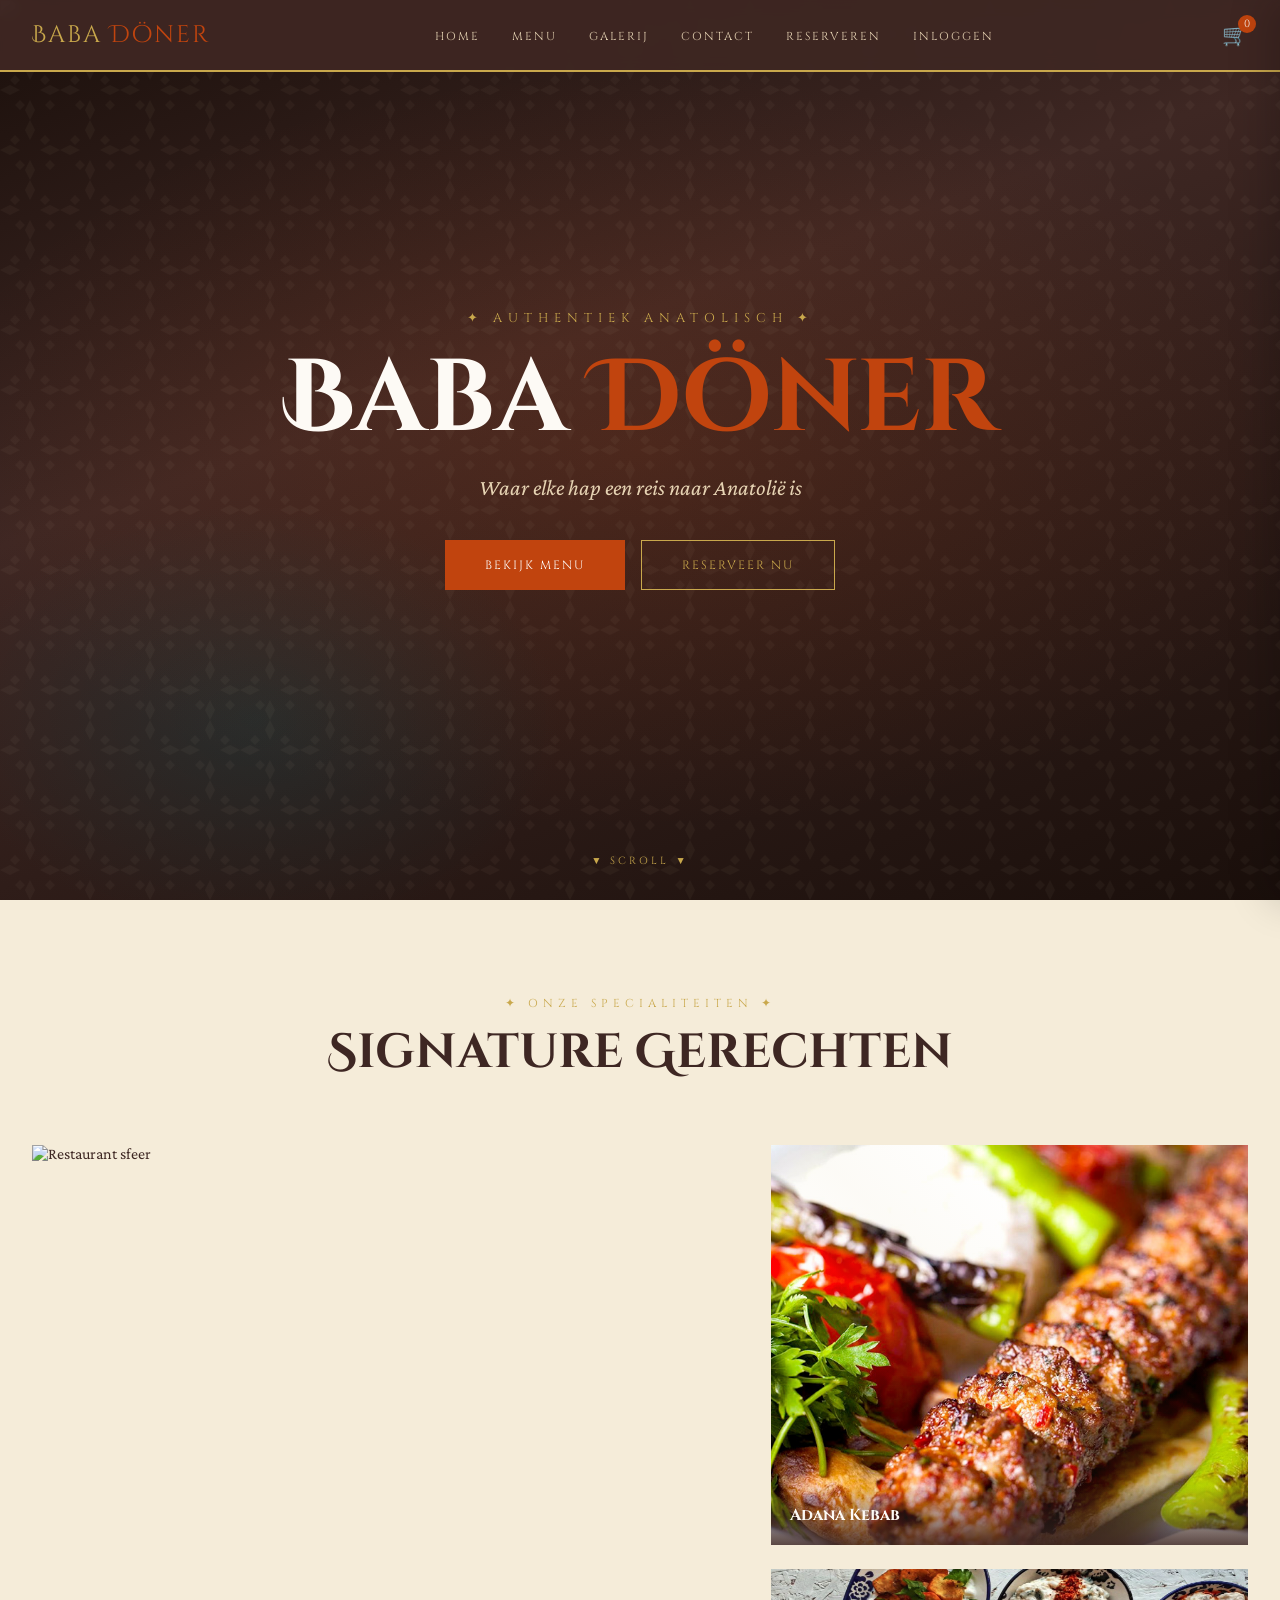
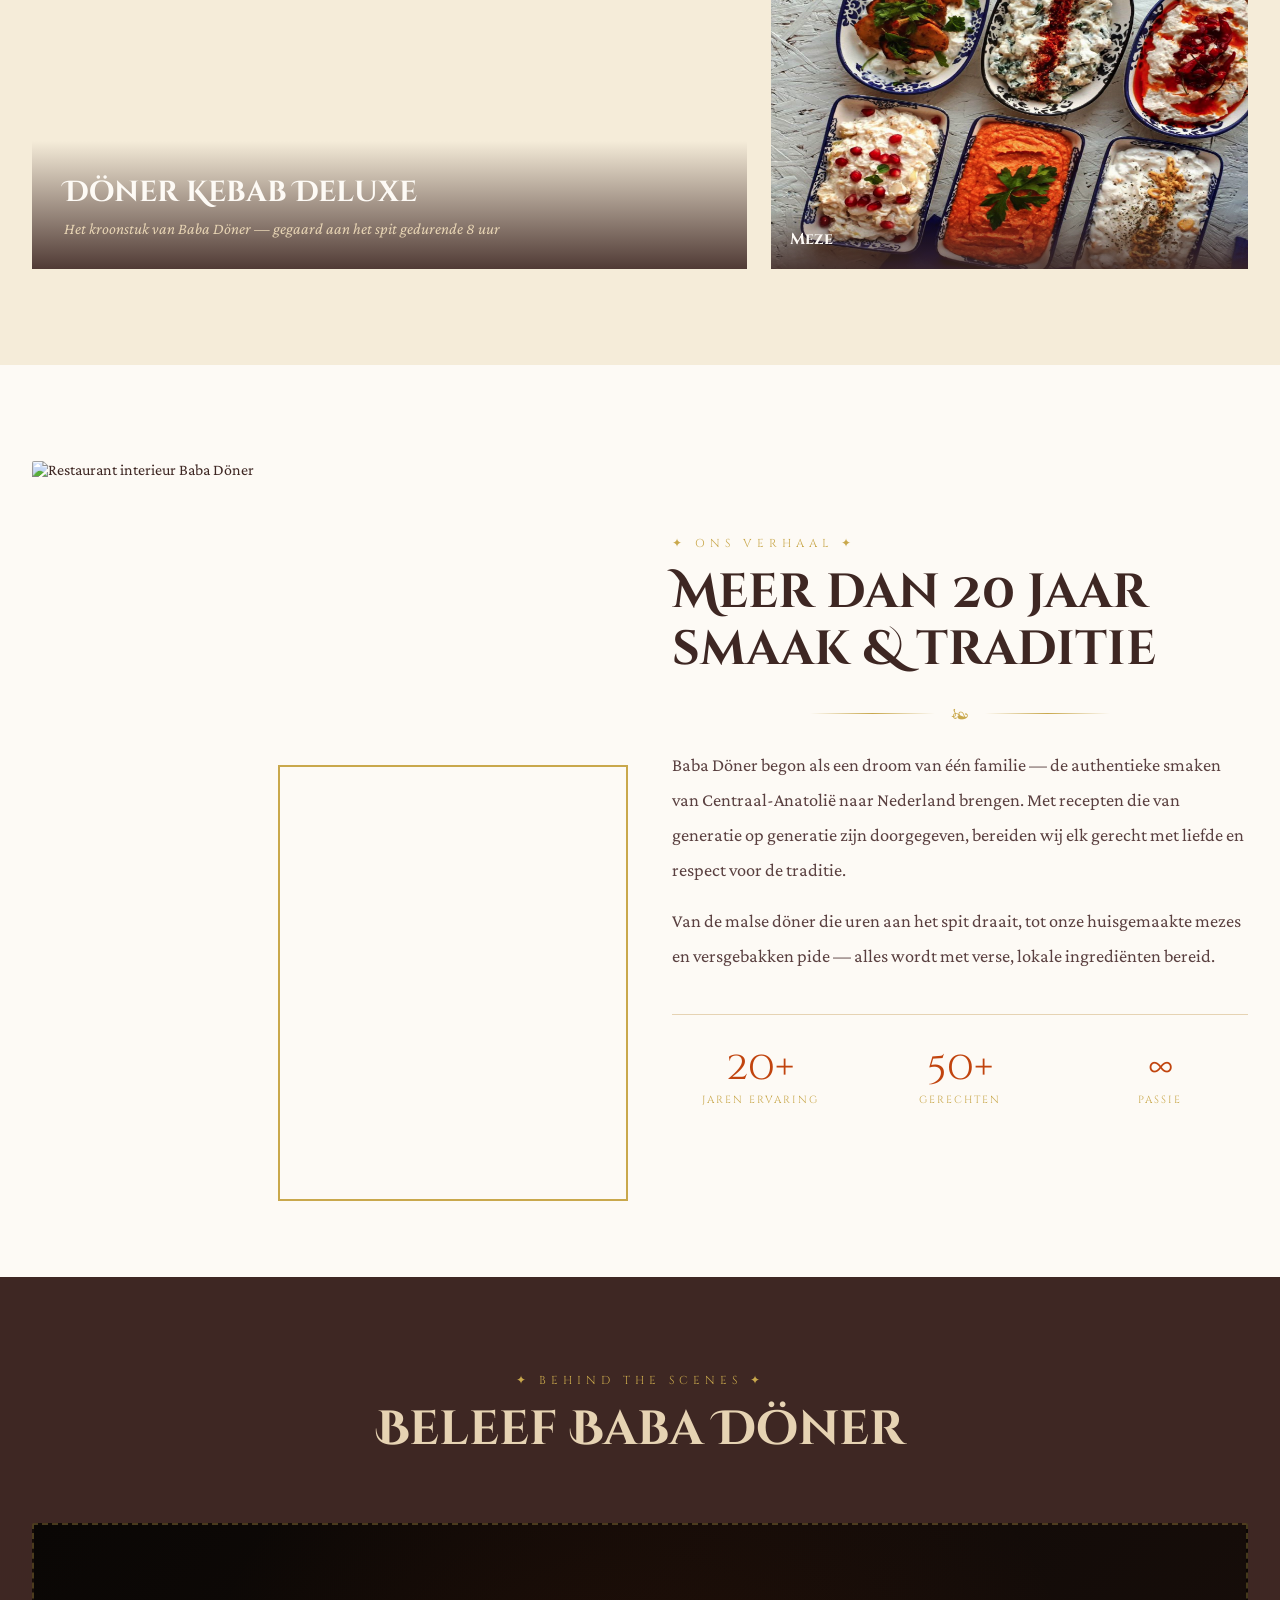
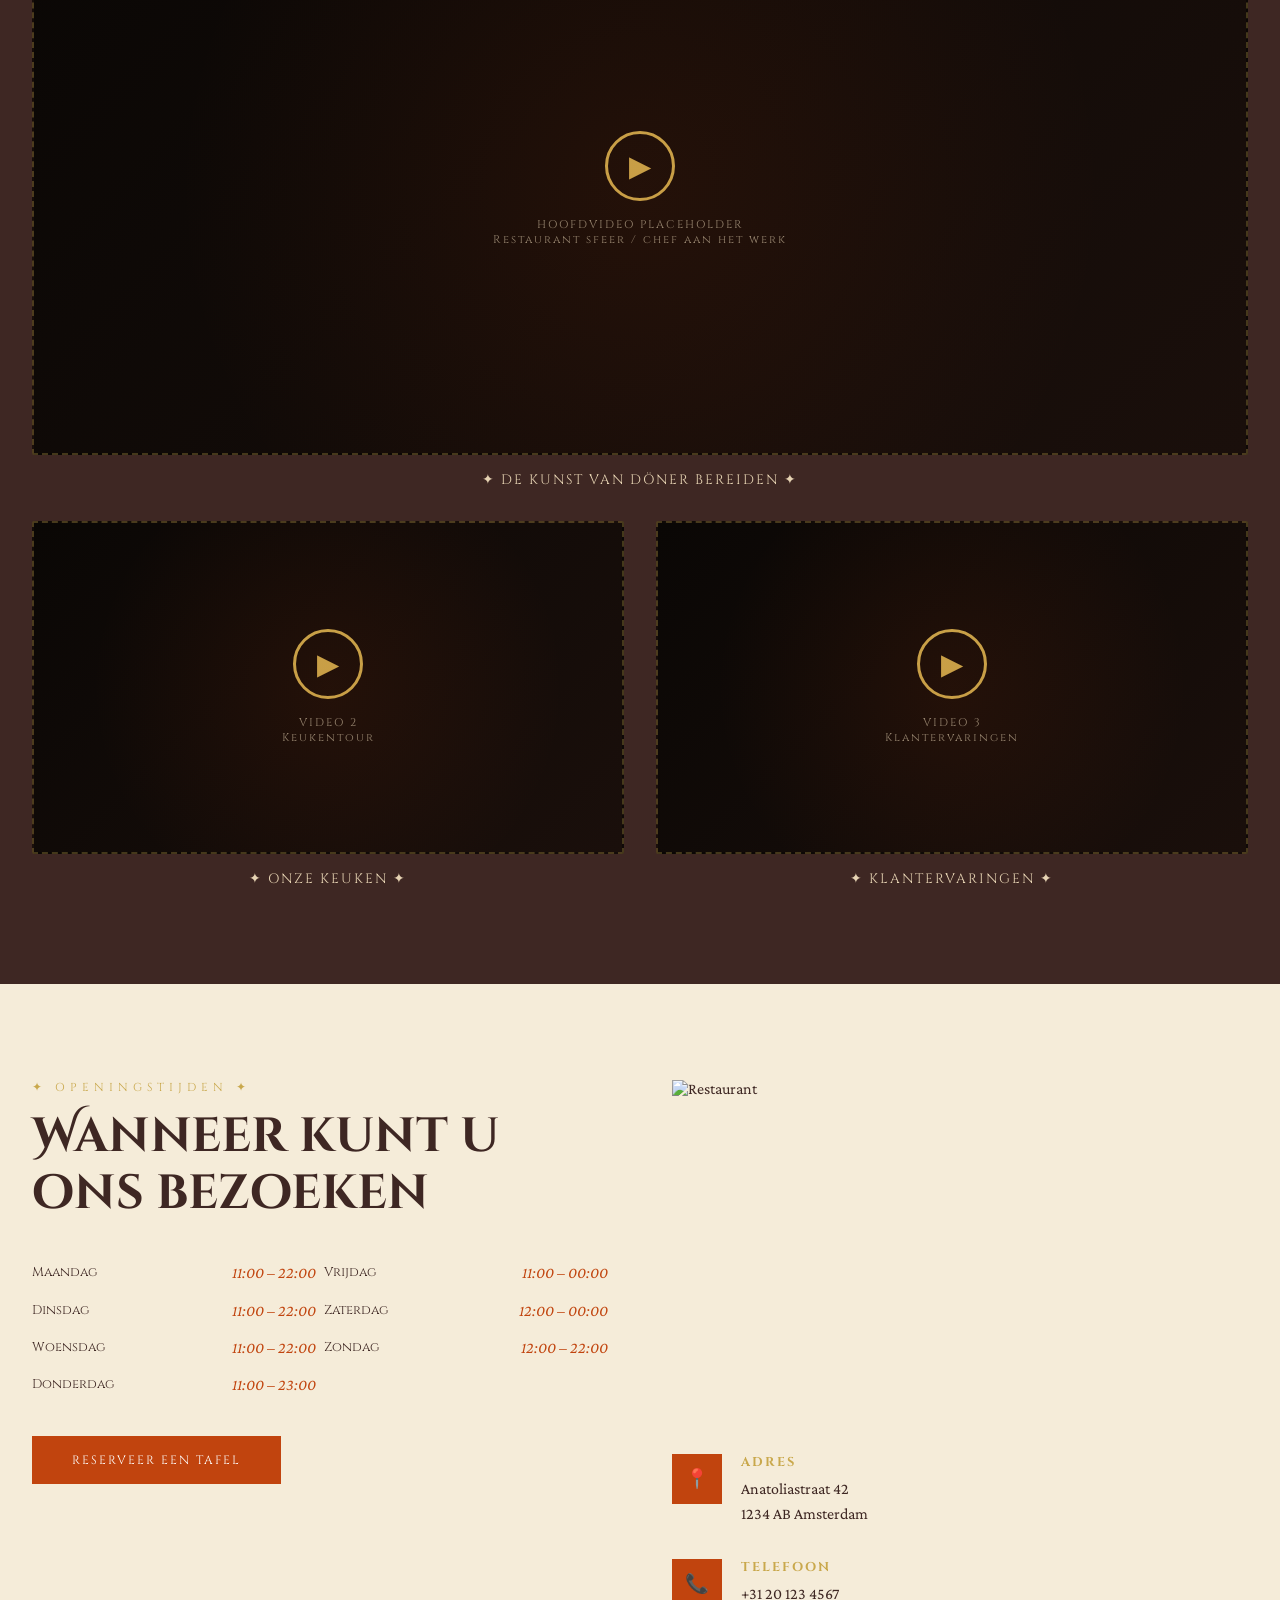
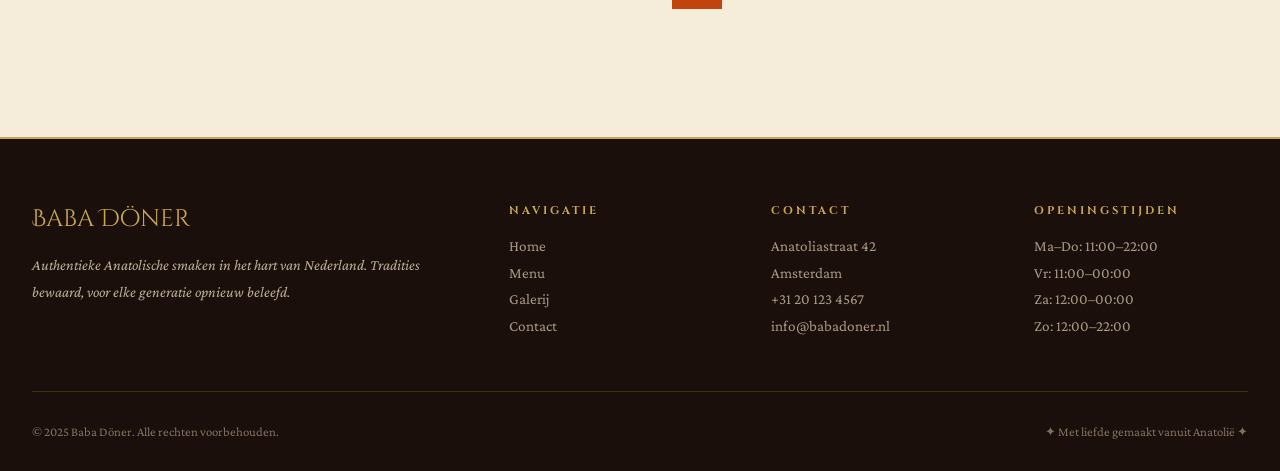
==== commit c7c6ed5c: "fotos toevoegen Adding pictures to home page" ====
--- a/index.html
+++ b/index.html
@@ -1,650 +1,820 @@
 <!DOCTYPE html>
 <html lang="nl">
+
 <head>
-<meta charset="UTF-8">
-<meta name="viewport" content="width=device-width, initial-scale=1.0">
-<title>Baba Döner – Authentiek Anatolisch Restaurant</title>
-<link href="https://fonts.googleapis.com/css2?family=Cinzel+Decorative:wght@400;700;900&family=Cinzel:wght@400;600;700&family=Crimson+Pro:ital,wght@0,300;0,400;0,600;1,300;1,400&display=swap" rel="stylesheet">
-<link rel="stylesheet" href="style.css">
+  <meta charset="UTF-8">
+  <meta name="viewport" content="width=device-width, initial-scale=1.0">
+  <title>Baba Döner – Authentiek Anatolisch Restaurant</title>
+  <link
+    href="https://fonts.googleapis.com/css2?family=Cinzel+Decorative:wght@400;700;900&family=Cinzel:wght@400;600;700&family=Crimson+Pro:ital,wght@0,300;0,400;0,600;1,300;1,400&display=swap"
+    rel="stylesheet">
+  <link rel="stylesheet" href="style.css">
 </head>
+
 <body>
-</head>
-<body>
-
-<!-- ─── NAVBAR ─── -->
-<nav>
-  <div class="nav-inner">
-    <div class="nav-logo" onclick="showPage('home')">Baba <span>Döner</span></div>
-    <ul class="nav-links" id="mainNav">
-      <li><a onclick="showPage('home')" data-page="home">Home</a></li>
-      <li><a onclick="showPage('menu')" data-page="menu">Menu</a></li>
-      <li><a onclick="showPage('gallery')" data-page="gallery">Galerij</a></li>
-      <li><a onclick="showPage('contact')" data-page="contact">Contact</a></li>
-      <li><a onclick="showPage('reservation')" data-page="reservation">Reserveren</a></li>
-      <li><a onclick="showPage('login')" data-page="login" id="loginNavLink">Inloggen</a></li>
-      <li><a onclick="showPage('admin')" data-page="admin" id="adminNavLink" style="display:none">Beheer ✦</a></li>
-    </ul>
-    <div class="nav-right">
-      <div class="nav-cart" onclick="toggleCart()">
-        🛒
-        <div class="cart-badge" id="cartBadge">0</div>
-      </div>
-    </div>
-  </div>
-</nav>
-
-<!-- ─── CART SIDEBAR ─── -->
-<div class="cart-overlay" id="cartOverlay" onclick="toggleCart()"></div>
-<div class="cart-sidebar" id="cartSidebar">
-  <div class="cart-header">
-    <h2>Winkelwagen</h2>
-    <button class="cart-close" onclick="toggleCart()">✕</button>
-  </div>
-  <div class="cart-items" id="cartItems">
-    <p class="cart-empty">Uw winkelwagen is leeg</p>
-  </div>
-  <div class="cart-footer">
-    <div class="cart-total">
-      <span>Totaal</span>
-      <span id="cartTotal">€0.00</span>
-    </div>
-    <button class="btn-primary" style="width:100%" onclick="showToast('Bestelling geplaatst! Wij nemen contact op.','success')">Bestelling Plaatsen</button>
-  </div>
-</div>
-
-<!-- ═══════════════ HOME PAGE ═══════════════ -->
-<div id="page-home" class="page active">
-
-  <!-- HERO -->
-  <section class="hero">
-    <div class="hero-bg"></div>
-    <div class="hero-pattern"></div>
-    <div class="hero-image-wrap" style="opacity:0.45">
-      <img src="https://images.unsplash.com/photo-1555396273-367ea4eb4db5?w=1600&q=80&fit=crop" alt="Restaurant interieur" style="width:100%;height:100%;object-fit:cover;object-position:center">
-    </div>
-    <div class="hero-content">
-      <div class="hero-subtitle">✦ Authentiek Anatolisch ✦</div>
-      <h1 class="hero-title">Baba <span class="accent">Döner</span></h1>
-      <p class="hero-tagline">Waar elke hap een reis naar Anatolië is</p>
-      <div class="hero-ctas">
-        <button class="btn-primary" onclick="showPage('menu')">Bekijk Menu</button>
-        <button class="btn-outline" onclick="showPage('reservation')">Reserveer Nu</button>
-      </div>
-    </div>
-    <div class="hero-scroll">▼ SCROLL ▼</div>
-  </section>
-
-  <!-- FEATURED DISHES -->
-  <section class="section section-sand">
-    <div class="container">
-      <div class="section-header">
-        <div class="section-label">✦ Onze specialiteiten ✦</div>
-        <h2 class="section-title">Signature Gerechten</h2>
-      </div>
-      <div class="featured-grid">
-        <div class="featured-main">
-          <img src="https://images.unsplash.com/photo-1414235077428-338989a2e8c0?w=900&q=80&fit=crop&crop=center" alt="Restaurant sfeer" style="width:100%;height:100%;object-fit:cover;display:block">
-          <div class="featured-overlay">
-            <h3>Döner Kebab Deluxe</h3>
-            <p>Het kroonstuk van Baba Döner — gegaard aan het spit gedurende 8 uur</p>
-          </div>
-        </div>
-        <div class="featured-side">
-          <div class="img-placeholder" style="width:100%;height:100%">
-            <img src="https://images.unsplash.com/photo-1414235077428-338989a2e8c0?w=900&q=80&fit=crop&crop=center" alt="Restaurant sfeer" style="width:100%;height:100%;object-fit:cover;display:block">
-            <div class="ph-icon">🍢</div>
-            <div class="ph-text">FOTO<br>Adana Kebab</div>
-          </div>
-          <div class="featured-side-overlay"><h4>Adana Kebab</h4></div>
-        </div>
-        <div class="featured-side">
-          <div class="img-placeholder" style="width:100%;height:100%">
-            <div class="ph-icon">🥗</div>
-            <div class="ph-text">FOTO<br>Meze Schotel</div>
-          </div>
-          <div class="featured-side-overlay"><h4>Meze Schotel</h4></div>
-        </div>
-      </div>
-    </div>
-  </section>
-
-  <!-- ABOUT -->
-  <section class="section">
-    <div class="container">
-      <div class="about-grid">
-        <div class="about-image">
-          <img src="https://images.unsplash.com/photo-1517248135467-4c7edcad34c4?w=700&q=80&fit=crop&crop=center" alt="Restaurant interieur Baba Döner" style="width:100%;height:100%;object-fit:cover;border-radius:2px;display:block">
-        </div>
-        <div class="about-text">
-          <div class="section-label">✦ Ons verhaal ✦</div>
-          <h2 class="section-title">Meer dan 20 jaar<br>smaak & traditie</h2>
-          <div class="divider"><span class="divider-icon">❧</span></div>
-          <p>Baba Döner begon als een droom van één familie — de authentieke smaken van Centraal-Anatolië naar Nederland brengen. Met recepten die van generatie op generatie zijn doorgegeven, bereiden wij elk gerecht met liefde en respect voor de traditie.</p>
-          <p>Van de malse döner die uren aan het spit draait, tot onze huisgemaakte mezes en versgebakken pide — alles wordt met verse, lokale ingrediënten bereid.</p>
-          <div class="about-stats">
-            <div class="stat">
-              <div class="stat-num">20+</div>
-              <div class="stat-label">Jaren Ervaring</div>
-            </div>
-            <div class="stat">
-              <div class="stat-num">50+</div>
-              <div class="stat-label">Gerechten</div>
-            </div>
-            <div class="stat">
-              <div class="stat-num">∞</div>
-              <div class="stat-label">Passie</div>
-            </div>
-          </div>
-        </div>
-      </div>
-    </div>
-  </section>
-
-  <!-- VIDEO SECTION -->
-  <div class="video-section">
-    <div class="container">
-      <div class="section-header">
-        <div class="section-label" style="color:var(--gold)">✦ Behind the scenes ✦</div>
-        <h2 class="section-title" style="color:var(--zand)">Beleef Baba Döner</h2>
-      </div>
-      <div class="video-grid">
-        <div class="video-wrap" style="grid-column:1/-1">
-          <div class="video-placeholder video-main">
-            <div class="video-play-btn">▶</div>
-            <div class="ph-text">HOOFDVIDEO PLACEHOLDER<br>Restaurant sfeer / chef aan het werk</div>
-          </div>
-          <div class="video-title">✦ DE KUNST VAN DÖNER BEREIDEN ✦</div>
-        </div>
-        <div class="video-wrap">
-          <div class="video-placeholder" style="aspect-ratio:16/9;width:100%">
-            <div class="video-play-btn">▶</div>
-            <div class="ph-text">VIDEO 2<br>Keukentour</div>
-          </div>
-          <div class="video-title">✦ ONZE KEUKEN ✦</div>
-        </div>
-        <div class="video-wrap">
-          <div class="video-placeholder" style="aspect-ratio:16/9;width:100%">
-            <div class="video-play-btn">▶</div>
-            <div class="ph-text">VIDEO 3<br>Klantervaringen</div>
-          </div>
-          <div class="video-title">✦ KLANTERVARINGEN ✦</div>
-        </div>
-      </div>
-    </div>
-  </div>
-
-  <!-- HOURS & LOCATION -->
-  <section class="section section-sand">
-    <div class="container">
-      <div style="display:grid;grid-template-columns:1fr 1fr;gap:4rem;align-items:start">
-        <div>
-          <div class="section-label">✦ Openingstijden ✦</div>
-          <h2 class="section-title" style="margin-bottom:2rem">Wanneer kunt u<br>ons bezoeken</h2>
-          <div class="hours-grid">
+  </head>
+
+  <body>
+
+    <!-- ─── NAVBAR ─── -->
+    <nav>
+      <div class="nav-inner">
+        <div class="nav-logo" onclick="showPage('home')">Baba <span>Döner</span></div>
+        <ul class="nav-links" id="mainNav">
+          <li><a onclick="showPage('home')" data-page="home">Home</a></li>
+          <li><a onclick="showPage('menu')" data-page="menu">Menu</a></li>
+          <li><a onclick="showPage('gallery')" data-page="gallery">Galerij</a></li>
+          <li><a onclick="showPage('contact')" data-page="contact">Contact</a></li>
+          <li><a onclick="showPage('reservation')" data-page="reservation">Reserveren</a></li>
+          <li><a onclick="showPage('login')" data-page="login" id="loginNavLink">Inloggen</a></li>
+          <li><a onclick="showPage('admin')" data-page="admin" id="adminNavLink" style="display:none">Beheer ✦</a></li>
+        </ul>
+        <div class="nav-right">
+          <div class="nav-cart" onclick="toggleCart()">
+            🛒
+            <div class="cart-badge" id="cartBadge">0</div>
+          </div>
+        </div>
+      </div>
+    </nav>
+
+    <!-- ─── CART SIDEBAR ─── -->
+    <div class="cart-overlay" id="cartOverlay" onclick="toggleCart()"></div>
+    <div class="cart-sidebar" id="cartSidebar">
+      <div class="cart-header">
+        <h2>Winkelwagen</h2>
+        <button class="cart-close" onclick="toggleCart()">✕</button>
+      </div>
+      <div class="cart-items" id="cartItems">
+        <p class="cart-empty">Uw winkelwagen is leeg</p>
+      </div>
+      <div class="cart-footer">
+        <div class="cart-total">
+          <span>Totaal</span>
+          <span id="cartTotal">€0.00</span>
+        </div>
+        <button class="btn-primary" style="width:100%"
+          onclick="showToast('Bestelling geplaatst! Wij nemen contact op.','success')">Bestelling Plaatsen</button>
+      </div>
+    </div>
+
+    <!-- ═══════════════ HOME PAGE ═══════════════ -->
+    <div id="page-home" class="page active">
+
+      <!-- HERO -->
+      <section class="hero">
+        <div class="hero-bg"></div>
+        <div class="hero-pattern"></div>
+        <div class="hero-image-wrap" style="opacity:0.45">
+          <img src="https://images.unsplash.com/photo-1555396273-367ea4eb4db5?w=1600&q=80&fit=crop"
+            alt="Restaurant interieur" style="width:100%;height:100%;object-fit:cover;object-position:center">
+        </div>
+        <div class="hero-content">
+          <div class="hero-subtitle">✦ Authentiek Anatolisch ✦</div>
+          <h1 class="hero-title">Baba <span class="accent">Döner</span></h1>
+          <p class="hero-tagline">Waar elke hap een reis naar Anatolië is</p>
+          <div class="hero-ctas">
+            <button class="btn-primary" onclick="showPage('menu')">Bekijk Menu</button>
+            <button class="btn-outline" onclick="showPage('reservation')">Reserveer Nu</button>
+          </div>
+        </div>
+        <div class="hero-scroll">▼ SCROLL ▼</div>
+      </section>
+
+      <!-- FEATURED DISHES -->
+      <section class="section section-sand">
+        <div class="container">
+          <div class="section-header">
+            <div class="section-label">✦ Onze specialiteiten ✦</div>
+            <h2 class="section-title">Signature Gerechten</h2>
+          </div>
+          <div class="featured-grid">
+            <div class="featured-main">
+              <img src="https://images.unsplash.com/photo-1414235077428-338989a2e8c0?w=900&q=80&fit=crop&crop=center"
+                alt="Restaurant sfeer" style="width:100%;height:100%;object-fit:cover;display:block">
+              <div class="featured-overlay">
+                <h3>Döner Kebab Deluxe</h3>
+                <p>Het kroonstuk van Baba Döner — gegaard aan het spit gedurende 8 uur</p>
+              </div>
+            </div>
+            <div class="featured-side">
+              <div class="img-placeholder" style="width:100%;height:100%">
+                <img src="pictures/adanakebap.jpg"
+                  alt="Restaurant sfeer" style="width:100%;height:100%;object-fit:cover;display:block">
+              </div>
+              <div class="featured-side-overlay">
+                <h4>Adana Kebab</h4>
+              </div>
+            </div>
+            <div class="featured-side">
+              <div class="img-placeholder" style="width:100%;height:100%">
+                <img src="pictures/meze.png"
+                alt="Meze Schotel" style="width:100%;height:100%;object-fit:cover;display:block">
+              </div>
+              <div class="featured-side-overlay">
+                <h4>Meze</h4>
+              </div>
+            </div>
+          </div>
+        </div>
+      </section>
+
+      
+      <section class="section">
+        <div class="container">
+          <div class="about-grid">
+            <div class="about-image">
+              <img src="https://images.unsplash.com/photo-1517248135467-4c7edcad34c4?w=700&q=80&fit=crop&crop=center"
+                alt="Restaurant interieur Baba Döner"
+                style="width:100%;height:100%;object-fit:cover;border-radius:2px;display:block">
+            </div>
+            <div class="about-text">
+              <div class="section-label">✦ Ons verhaal ✦</div>
+              <h2 class="section-title">Meer dan 20 jaar<br>smaak & traditie</h2>
+              <div class="divider"><span class="divider-icon">❧</span></div>
+              <p>Baba Döner begon als een droom van één familie — de authentieke smaken van Centraal-Anatolië naar
+                Nederland brengen. Met recepten die van generatie op generatie zijn doorgegeven, bereiden wij elk
+                gerecht met liefde en respect voor de traditie.</p>
+              <p>Van de malse döner die uren aan het spit draait, tot onze huisgemaakte mezes en versgebakken pide —
+                alles wordt met verse, lokale ingrediënten bereid.</p>
+              <div class="about-stats">
+                <div class="stat">
+                  <div class="stat-num">20+</div>
+                  <div class="stat-label">Jaren Ervaring</div>
+                </div>
+                <div class="stat">
+                  <div class="stat-num">50+</div>
+                  <div class="stat-label">Gerechten</div>
+                </div>
+                <div class="stat">
+                  <div class="stat-num">∞</div>
+                  <div class="stat-label">Passie</div>
+                </div>
+              </div>
+            </div>
+          </div>
+        </div>
+      </section>
+
+      <!-- VIDEO SECTION -->
+      <div class="video-section">
+        <div class="container">
+          <div class="section-header">
+            <div class="section-label" style="color:var(--gold)">✦ Behind the scenes ✦</div>
+            <h2 class="section-title" style="color:var(--zand)">Beleef Baba Döner</h2>
+          </div>
+          <div class="video-grid">
+            <div class="video-wrap" style="grid-column:1/-1">
+              <div class="video-placeholder video-main">
+                <div class="video-play-btn">▶</div>
+                <div class="ph-text">HOOFDVIDEO PLACEHOLDER<br>Restaurant sfeer / chef aan het werk</div>
+              </div>
+              <div class="video-title">✦ DE KUNST VAN DÖNER BEREIDEN ✦</div>
+            </div>
+            <div class="video-wrap">
+              <div class="video-placeholder" style="aspect-ratio:16/9;width:100%">
+                <div class="video-play-btn">▶</div>
+                <div class="ph-text">VIDEO 2<br>Keukentour</div>
+              </div>
+              <div class="video-title">✦ ONZE KEUKEN ✦</div>
+            </div>
+            <div class="video-wrap">
+              <div class="video-placeholder" style="aspect-ratio:16/9;width:100%">
+                <div class="video-play-btn">▶</div>
+                <div class="ph-text">VIDEO 3<br>Klantervaringen</div>
+              </div>
+              <div class="video-title">✦ KLANTERVARINGEN ✦</div>
+            </div>
+          </div>
+        </div>
+      </div>
+
+      <!-- HOURS & LOCATION -->
+      <section class="section section-sand">
+        <div class="container">
+          <div style="display:grid;grid-template-columns:1fr 1fr;gap:4rem;align-items:start">
             <div>
-              <div class="hour-row"><span class="hour-day">Maandag</span><span class="hour-time">11:00 – 22:00</span></div>
-              <div class="hour-row"><span class="hour-day">Dinsdag</span><span class="hour-time">11:00 – 22:00</span></div>
-              <div class="hour-row"><span class="hour-day">Woensdag</span><span class="hour-time">11:00 – 22:00</span></div>
-              <div class="hour-row"><span class="hour-day">Donderdag</span><span class="hour-time">11:00 – 23:00</span></div>
+              <div class="section-label">✦ Openingstijden ✦</div>
+              <h2 class="section-title" style="margin-bottom:2rem">Wanneer kunt u<br>ons bezoeken</h2>
+              <div class="hours-grid">
+                <div>
+                  <div class="hour-row"><span class="hour-day">Maandag</span><span class="hour-time">11:00 –
+                      22:00</span></div>
+                  <div class="hour-row"><span class="hour-day">Dinsdag</span><span class="hour-time">11:00 –
+                      22:00</span></div>
+                  <div class="hour-row"><span class="hour-day">Woensdag</span><span class="hour-time">11:00 –
+                      22:00</span></div>
+                  <div class="hour-row"><span class="hour-day">Donderdag</span><span class="hour-time">11:00 –
+                      23:00</span></div>
+                </div>
+                <div>
+                  <div class="hour-row"><span class="hour-day">Vrijdag</span><span class="hour-time">11:00 –
+                      00:00</span></div>
+                  <div class="hour-row"><span class="hour-day">Zaterdag</span><span class="hour-time">12:00 –
+                      00:00</span></div>
+                  <div class="hour-row"><span class="hour-day">Zondag</span><span class="hour-time">12:00 – 22:00</span>
+                  </div>
+                </div>
+              </div>
+              <div style="margin-top:2rem">
+                <button class="btn-primary" onclick="showPage('reservation')">Reserveer Een Tafel</button>
+              </div>
             </div>
             <div>
-              <div class="hour-row"><span class="hour-day">Vrijdag</span><span class="hour-time">11:00 – 00:00</span></div>
-              <div class="hour-row"><span class="hour-day">Zaterdag</span><span class="hour-time">12:00 – 00:00</span></div>
-              <div class="hour-row"><span class="hour-day">Zondag</span><span class="hour-time">12:00 – 22:00</span></div>
-            </div>
-          </div>
-          <div style="margin-top:2rem">
-            <button class="btn-primary" onclick="showPage('reservation')">Reserveer Een Tafel</button>
-          </div>
-        </div>
-        <div>
-          <img src="https://images.unsplash.com/photo-1552566626-52f8b828add9?w=800&q=80&fit=crop&crop=center" alt="Restaurant" style="width:100%;height:350px;object-fit:cover;display:block">
-          <div style="margin-top:1.5rem">
-            <div class="contact-info-item">
-              <div class="contact-icon">📍</div>
-              <div class="contact-info-text">
-                <h4>Adres</h4>
-                <p>Anatoliastraat 42<br>1234 AB Amsterdam</p>
-              </div>
-            </div>
-            <div class="contact-info-item">
-              <div class="contact-icon">📞</div>
-              <div class="contact-info-text">
-                <h4>Telefoon</h4>
-                <p>+31 20 123 4567</p>
-              </div>
-            </div>
-          </div>
-        </div>
-      </div>
-    </div>
-  </section>
-
-  <!-- FOOTER -->
-  <footer>
-    <div class="footer-grid">
-      <div class="footer-brand">
-        <div class="logo">Baba Döner</div>
-        <p>Authentieke Anatolische smaken in het hart van Nederland. Tradities bewaard, voor elke generatie opnieuw beleefd.</p>
-      </div>
-      <div class="footer-col">
-        <h4>Navigatie</h4>
-        <a onclick="showPage('home')">Home</a>
-        <a onclick="showPage('menu')">Menu</a>
-        <a onclick="showPage('gallery')">Galerij</a>
-        <a onclick="showPage('contact')">Contact</a>
-      </div>
-      <div class="footer-col">
-        <h4>Contact</h4>
-        <p>Anatoliastraat 42</p>
-        <p>Amsterdam</p>
-        <p>+31 20 123 4567</p>
-        <p>info@babadoner.nl</p>
-      </div>
-      <div class="footer-col">
-        <h4>Openingstijden</h4>
-        <p>Ma–Do: 11:00–22:00</p>
-        <p>Vr: 11:00–00:00</p>
-        <p>Za: 12:00–00:00</p>
-        <p>Zo: 12:00–22:00</p>
-      </div>
-    </div>
-    <div class="footer-bottom">
-      <span>© 2025 Baba Döner. Alle rechten voorbehouden.</span>
-      <span>✦ Met liefde gemaakt vanuit Anatolië ✦</span>
-    </div>
-  </footer>
-
-</div>
-
-<!-- ═══════════════ MENU PAGE ═══════════════ -->
-<div id="page-menu" class="page">
-  <div style="margin-top:70px">
-    <div class="menu-hero">
-      <div class="img-placeholder" style="position:absolute;inset:0;opacity:0.35;border:none">
-        <div class="ph-icon">🍽️</div>
-        <div class="ph-text">MENU HEADER FOTO</div>
-      </div>
-      <div class="menu-hero-content">
-        <div class="hero-subtitle">✦ Authentiek & Vers ✦</div>
-        <h1 style="font-family:'Cinzel Decorative',cursive;font-size:clamp(2rem,5vw,4rem);color:var(--wit)">Onze Menukaart</h1>
-      </div>
-    </div>
-
-    <div class="menu-controls">
-      <div class="search-wrap">
-        <span class="search-icon">🔍</span>
-        <input type="text" id="menuSearch" placeholder="Zoek een gerecht..." oninput="filterMenu()">
-      </div>
-      <div class="category-tabs" id="categoryTabs">
-        <button class="cat-tab active" onclick="filterByCategory('all',this)">Alles</button>
-        <button class="cat-tab" onclick="filterByCategory('döner',this)">Döner</button>
-        <button class="cat-tab" onclick="filterByCategory('kebab',this)">Kebab</button>
-        <button class="cat-tab" onclick="filterByCategory('meze',this)">Meze</button>
-        <button class="cat-tab" onclick="filterByCategory('pide',this)">Pide</button>
-        <button class="cat-tab" onclick="filterByCategory('dessert',this)">Dessert</button>
-        <button class="cat-tab" onclick="filterByCategory('drank',this)">Dranken</button>
-      </div>
-    </div>
-
-    <div class="menu-grid" id="menuGrid">
-      <!-- Generated by JS -->
-    </div>
-  </div>
-
-  <footer>
-    <div class="footer-bottom" style="max-width:1300px;margin:auto;padding:2rem 0;opacity:0.5;display:flex;justify-content:space-between">
-      <span>© 2025 Baba Döner</span>
-      <span>✦ Anatolisch Vakmanschap ✦</span>
-    </div>
-  </footer>
-</div>
-
-<!-- ═══════════════ GALLERY PAGE ═══════════════ -->
-<div id="page-gallery" class="page">
-  <div style="margin-top:70px">
-    <div class="menu-hero">
-      <div class="img-placeholder" style="position:absolute;inset:0;opacity:0.35;border:none">
-        <div class="ph-icon">🖼️</div>
-        <div class="ph-text">GALERIJ HEADER FOTO</div>
-      </div>
-      <div class="menu-hero-content">
-        <div class="hero-subtitle">✦ Beelden & Sfeer ✦</div>
-        <h1 style="font-family:'Cinzel Decorative',cursive;font-size:clamp(2rem,5vw,4rem);color:var(--wit)">Galerij</h1>
-      </div>
-    </div>
-
-    <section class="section">
-      <div class="container">
-        <div class="section-header">
-          <div class="section-label">✦ Restaurant & Gerechten ✦</div>
-          <h2 class="section-title">Een Visuele Reis</h2>
-        </div>
-        <div class="gallery-grid">
-          <div class="gallery-item wide tall">
-            <div class="img-placeholder" style="width:100%;height:100%;border:none"><div class="ph-icon">🥙</div><div class="ph-text">FOTO 1 – Döner</div></div>
-            <div class="gallery-overlay">✦ DÖNER KEBAB ✦</div>
-          </div>
-          <div class="gallery-item">
-            <div class="img-placeholder" style="width:100%;height:100%;border:none"><div class="ph-icon">🍢</div><div class="ph-text">FOTO 2</div></div>
-            <div class="gallery-overlay">✦ ADANA ✦</div>
-          </div>
-          <div class="gallery-item">
-            <div class="img-placeholder" style="width:100%;height:100%;border:none"><div class="ph-icon">🥗</div><div class="ph-text">FOTO 3</div></div>
-            <div class="gallery-overlay">✦ MEZE ✦</div>
-          </div>
-          <div class="gallery-item wide">
-            <div class="img-placeholder" style="width:100%;height:100%;border:none"><div class="ph-icon">🏛️</div><div class="ph-text">FOTO 4 – Interieur</div></div>
-            <div class="gallery-overlay">✦ INTERIEUR ✦</div>
-          </div>
-          <div class="gallery-item">
-            <div class="img-placeholder" style="width:100%;height:100%;border:none"><div class="ph-icon">🍞</div><div class="ph-text">FOTO 5</div></div>
-            <div class="gallery-overlay">✦ PIDE ✦</div>
-          </div>
-          <div class="gallery-item">
-            <div class="img-placeholder" style="width:100%;height:100%;border:none"><div class="ph-icon">☕</div><div class="ph-text">FOTO 6</div></div>
-            <div class="gallery-overlay">✦ TURKISH TEA ✦</div>
-          </div>
-          <div class="gallery-item tall">
-            <div class="img-placeholder" style="width:100%;height:100%;border:none"><div class="ph-icon">👨‍🍳</div><div class="ph-text">FOTO 7 – Chef</div></div>
-            <div class="gallery-overlay">✦ ONZE CHEF ✦</div>
-          </div>
-          <div class="gallery-item">
-            <div class="img-placeholder" style="width:100%;height:100%;border:none"><div class="ph-icon">🫙</div><div class="ph-text">FOTO 8</div></div>
-            <div class="gallery-overlay">✦ KRUIDEN ✦</div>
-          </div>
-          <div class="gallery-item wide">
-            <div class="img-placeholder" style="width:100%;height:100%;border:none"><div class="ph-icon">🌙</div><div class="ph-text">FOTO 9 – Avondstemming</div></div>
-            <div class="gallery-overlay">✦ AVONDSFEER ✦</div>
-          </div>
-        </div>
-      </div>
-    </section>
-
-    <!-- VIDEO IN GALLERY -->
-    <section class="video-section">
-      <div class="container">
-        <div class="section-header">
-          <div class="section-label" style="color:var(--gold)">✦ Video's ✦</div>
-          <h2 class="section-title" style="color:var(--zand)">Beleef de Sfeer</h2>
-        </div>
-        <div style="display:grid;grid-template-columns:repeat(3,1fr);gap:2rem;margin-top:2rem">
-          <div class="video-wrap">
-            <div class="video-placeholder" style="aspect-ratio:16/9;width:100%"><div class="video-play-btn">▶</div><div class="ph-text">VIDEO – Sfeer avond</div></div>
-            <div class="video-title">✦ AVONDSFEER ✦</div>
-          </div>
-          <div class="video-wrap">
-            <div class="video-placeholder" style="aspect-ratio:16/9;width:100%"><div class="video-play-btn">▶</div><div class="ph-text">VIDEO – Bereidingsproces</div></div>
-            <div class="video-title">✦ BEREIDING ✦</div>
-          </div>
-          <div class="video-wrap">
-            <div class="video-placeholder" style="aspect-ratio:16/9;width:100%"><div class="video-play-btn">▶</div><div class="ph-text">VIDEO – Team & cultuur</div></div>
-            <div class="video-title">✦ ONS TEAM ✦</div>
-          </div>
-        </div>
-      </div>
-    </section>
-  </div>
-</div>
-
-<!-- ═══════════════ CONTACT PAGE ═══════════════ -->
-<div id="page-contact" class="page">
-  <div style="margin-top:70px">
-    <div class="menu-hero">
-      <div class="img-placeholder" style="position:absolute;inset:0;opacity:0.3;border:none"><div class="ph-icon">📬</div><div class="ph-text">CONTACT HEADER FOTO</div></div>
-      <div class="menu-hero-content">
-        <div class="hero-subtitle">✦ Neem contact op ✦</div>
-        <h1 style="font-family:'Cinzel Decorative',cursive;font-size:clamp(2rem,5vw,4rem);color:var(--wit)">Contact</h1>
-      </div>
-    </div>
-
-    <section class="section">
-      <div class="container">
-        <div class="contact-grid">
-          <div class="contact-info">
-            <div class="section-label">✦ Bereik ons ✦</div>
-            <h2 class="section-title" style="margin-bottom:2rem">Wij horen<br>graag van u</h2>
-            <div class="contact-info-item">
-              <div class="contact-icon">📍</div>
-              <div class="contact-info-text">
-                <h4>Adres</h4>
-                <p>Anatoliastraat 42<br>1234 AB Amsterdam<br>Nederland</p>
-              </div>
-            </div>
-            <div class="contact-info-item">
-              <div class="contact-icon">📞</div>
-              <div class="contact-info-text">
-                <h4>Telefoon</h4>
-                <p>+31 20 123 4567<br>Ma–Za: 10:00–23:00</p>
-              </div>
-            </div>
-            <div class="contact-info-item">
-              <div class="contact-icon">✉️</div>
-              <div class="contact-info-text">
-                <h4>E-mail</h4>
-                <p>info@babadoner.nl<br>reserveringen@babadoner.nl</p>
-              </div>
-            </div>
-            <div class="img-placeholder" style="width:100%;height:250px;margin-top:2rem">
-              <div class="ph-icon">🗺️</div>
-              <div class="ph-text">KAART PLACEHOLDER<br>Google Maps Embed</div>
-            </div>
-          </div>
-          <div>
-            <div class="contact-form-wrap">
-              <h2 class="form-title">Stuur een bericht</h2>
-              <p class="form-subtitle">Wij reageren binnen 24 uur op uw bericht</p>
-              <div class="form-row">
+              <img src="https://images.unsplash.com/photo-1552566626-52f8b828add9?w=800&q=80&fit=crop&crop=center"
+                alt="Restaurant" style="width:100%;height:350px;object-fit:cover;display:block">
+              <div style="margin-top:1.5rem">
+                <div class="contact-info-item">
+                  <div class="contact-icon">📍</div>
+                  <div class="contact-info-text">
+                    <h4>Adres</h4>
+                    <p>Anatoliastraat 42<br>1234 AB Amsterdam</p>
+                  </div>
+                </div>
+                <div class="contact-info-item">
+                  <div class="contact-icon">📞</div>
+                  <div class="contact-info-text">
+                    <h4>Telefoon</h4>
+                    <p>+31 20 123 4567</p>
+                  </div>
+                </div>
+              </div>
+            </div>
+          </div>
+        </div>
+      </section>
+
+      <!-- FOOTER -->
+      <footer>
+        <div class="footer-grid">
+          <div class="footer-brand">
+            <div class="logo">Baba Döner</div>
+            <p>Authentieke Anatolische smaken in het hart van Nederland. Tradities bewaard, voor elke generatie opnieuw
+              beleefd.</p>
+          </div>
+          <div class="footer-col">
+            <h4>Navigatie</h4>
+            <a onclick="showPage('home')">Home</a>
+            <a onclick="showPage('menu')">Menu</a>
+            <a onclick="showPage('gallery')">Galerij</a>
+            <a onclick="showPage('contact')">Contact</a>
+          </div>
+          <div class="footer-col">
+            <h4>Contact</h4>
+            <p>Anatoliastraat 42</p>
+            <p>Amsterdam</p>
+            <p>+31 20 123 4567</p>
+            <p>info@babadoner.nl</p>
+          </div>
+          <div class="footer-col">
+            <h4>Openingstijden</h4>
+            <p>Ma–Do: 11:00–22:00</p>
+            <p>Vr: 11:00–00:00</p>
+            <p>Za: 12:00–00:00</p>
+            <p>Zo: 12:00–22:00</p>
+          </div>
+        </div>
+        <div class="footer-bottom">
+          <span>© 2025 Baba Döner. Alle rechten voorbehouden.</span>
+          <span>✦ Met liefde gemaakt vanuit Anatolië ✦</span>
+        </div>
+      </footer>
+
+    </div>
+
+    <!-- ═══════════════ MENU PAGE ═══════════════ -->
+    <div id="page-menu" class="page">
+      <div style="margin-top:70px">
+        <div class="menu-hero">
+          <div class="img-placeholder" style="position:absolute;inset:0;opacity:0.35;border:none">
+            <div class="ph-icon">🍽️</div>
+            <div class="ph-text">MENU HEADER FOTO</div>
+          </div>
+          <div class="menu-hero-content">
+            <div class="hero-subtitle">✦ Authentiek & Vers ✦</div>
+            <h1 style="font-family:'Cinzel Decorative',cursive;font-size:clamp(2rem,5vw,4rem);color:var(--wit)">Onze
+              Menukaart</h1>
+          </div>
+        </div>
+
+        <div class="menu-controls">
+          <div class="search-wrap">
+            <span class="search-icon">🔍</span>
+            <input type="text" id="menuSearch" placeholder="Zoek een gerecht..." oninput="filterMenu()">
+          </div>
+          <div class="category-tabs" id="categoryTabs">
+            <button class="cat-tab active" onclick="filterByCategory('all',this)">Alles</button>
+            <button class="cat-tab" onclick="filterByCategory('döner',this)">Döner</button>
+            <button class="cat-tab" onclick="filterByCategory('kebab',this)">Kebab</button>
+            <button class="cat-tab" onclick="filterByCategory('meze',this)">Meze</button>
+            <button class="cat-tab" onclick="filterByCategory('pide',this)">Pide</button>
+            <button class="cat-tab" onclick="filterByCategory('dessert',this)">Dessert</button>
+            <button class="cat-tab" onclick="filterByCategory('drank',this)">Dranken</button>
+          </div>
+        </div>
+
+        <div class="menu-grid" id="menuGrid">
+          <!-- Generated by JS -->
+        </div>
+      </div>
+
+      <footer>
+        <div class="footer-bottom"
+          style="max-width:1300px;margin:auto;padding:2rem 0;opacity:0.5;display:flex;justify-content:space-between">
+          <span>© 2025 Baba Döner</span>
+          <span>✦ Anatolisch Vakmanschap ✦</span>
+        </div>
+      </footer>
+    </div>
+
+    <!-- ═══════════════ GALLERY PAGE ═══════════════ -->
+    <div id="page-gallery" class="page">
+      <div style="margin-top:70px">
+        <div class="menu-hero">
+          <div class="img-placeholder" style="position:absolute;inset:0;opacity:0.35;border:none">
+            <div class="ph-icon">🖼️</div>
+            <div class="ph-text">GALERIJ HEADER FOTO</div>
+          </div>
+          <div class="menu-hero-content">
+            <div class="hero-subtitle">✦ Beelden & Sfeer ✦</div>
+            <h1 style="font-family:'Cinzel Decorative',cursive;font-size:clamp(2rem,5vw,4rem);color:var(--wit)">Galerij
+            </h1>
+          </div>
+        </div>
+
+        <section class="section">
+          <div class="container">
+            <div class="section-header">
+              <div class="section-label">✦ Restaurant & Gerechten ✦</div>
+              <h2 class="section-title">Een Visuele Reis</h2>
+            </div>
+            <div class="gallery-grid">
+              <div class="gallery-item wide tall">
+                <div class="img-placeholder" style="width:100%;height:100%;border:none">
+                  <div class="ph-icon">🥙</div>
+                  <div class="ph-text">FOTO 1 – Döner</div>
+                </div>
+                <div class="gallery-overlay">✦ DÖNER KEBAB ✦</div>
+              </div>
+              <div class="gallery-item">
+                <div class="img-placeholder" style="width:100%;height:100%;border:none">
+                  <div class="ph-icon">🍢</div>
+                  <div class="ph-text">FOTO 2</div>
+                </div>
+                <div class="gallery-overlay">✦ ADANA ✦</div>
+              </div>
+              <div class="gallery-item">
+                <div class="img-placeholder" style="width:100%;height:100%;border:none">
+                  <div class="ph-icon">🥗</div>
+                  <div class="ph-text">FOTO 3</div>
+                </div>
+                <div class="gallery-overlay">✦ MEZE ✦</div>
+              </div>
+              <div class="gallery-item wide">
+                <div class="img-placeholder" style="width:100%;height:100%;border:none">
+                  <div class="ph-icon">🏛️</div>
+                  <div class="ph-text">FOTO 4 – Interieur</div>
+                </div>
+                <div class="gallery-overlay">✦ INTERIEUR ✦</div>
+              </div>
+              <div class="gallery-item">
+                <div class="img-placeholder" style="width:100%;height:100%;border:none">
+                  <div class="ph-icon">🍞</div>
+                  <div class="ph-text">FOTO 5</div>
+                </div>
+                <div class="gallery-overlay">✦ PIDE ✦</div>
+              </div>
+              <div class="gallery-item">
+                <div class="img-placeholder" style="width:100%;height:100%;border:none">
+                  <div class="ph-icon">☕</div>
+                  <div class="ph-text">FOTO 6</div>
+                </div>
+                <div class="gallery-overlay">✦ TURKISH TEA ✦</div>
+              </div>
+              <div class="gallery-item tall">
+                <div class="img-placeholder" style="width:100%;height:100%;border:none">
+                  <div class="ph-icon">👨‍🍳</div>
+                  <div class="ph-text">FOTO 7 – Chef</div>
+                </div>
+                <div class="gallery-overlay">✦ ONZE CHEF ✦</div>
+              </div>
+              <div class="gallery-item">
+                <div class="img-placeholder" style="width:100%;height:100%;border:none">
+                  <div class="ph-icon">🫙</div>
+                  <div class="ph-text">FOTO 8</div>
+                </div>
+                <div class="gallery-overlay">✦ KRUIDEN ✦</div>
+              </div>
+              <div class="gallery-item wide">
+                <div class="img-placeholder" style="width:100%;height:100%;border:none">
+                  <div class="ph-icon">🌙</div>
+                  <div class="ph-text">FOTO 9 – Avondstemming</div>
+                </div>
+                <div class="gallery-overlay">✦ AVONDSFEER ✦</div>
+              </div>
+            </div>
+          </div>
+        </section>
+
+        <!-- VIDEO IN GALLERY -->
+        <section class="video-section">
+          <div class="container">
+            <div class="section-header">
+              <div class="section-label" style="color:var(--gold)">✦ Video's ✦</div>
+              <h2 class="section-title" style="color:var(--zand)">Beleef de Sfeer</h2>
+            </div>
+            <div style="display:grid;grid-template-columns:repeat(3,1fr);gap:2rem;margin-top:2rem">
+              <div class="video-wrap">
+                <div class="video-placeholder" style="aspect-ratio:16/9;width:100%">
+                  <div class="video-play-btn">▶</div>
+                  <div class="ph-text">VIDEO – Sfeer avond</div>
+                </div>
+                <div class="video-title">✦ AVONDSFEER ✦</div>
+              </div>
+              <div class="video-wrap">
+                <div class="video-placeholder" style="aspect-ratio:16/9;width:100%">
+                  <div class="video-play-btn">▶</div>
+                  <div class="ph-text">VIDEO – Bereidingsproces</div>
+                </div>
+                <div class="video-title">✦ BEREIDING ✦</div>
+              </div>
+              <div class="video-wrap">
+                <div class="video-placeholder" style="aspect-ratio:16/9;width:100%">
+                  <div class="video-play-btn">▶</div>
+                  <div class="ph-text">VIDEO – Team & cultuur</div>
+                </div>
+                <div class="video-title">✦ ONS TEAM ✦</div>
+              </div>
+            </div>
+          </div>
+        </section>
+      </div>
+    </div>
+
+    <!-- ═══════════════ CONTACT PAGE ═══════════════ -->
+    <div id="page-contact" class="page">
+      <div style="margin-top:70px">
+        <div class="menu-hero">
+          <div class="img-placeholder" style="position:absolute;inset:0;opacity:0.3;border:none">
+            <div class="ph-icon">📬</div>
+            <div class="ph-text">CONTACT HEADER FOTO</div>
+          </div>
+          <div class="menu-hero-content">
+            <div class="hero-subtitle">✦ Neem contact op ✦</div>
+            <h1 style="font-family:'Cinzel Decorative',cursive;font-size:clamp(2rem,5vw,4rem);color:var(--wit)">Contact
+            </h1>
+          </div>
+        </div>
+
+        <section class="section">
+          <div class="container">
+            <div class="contact-grid">
+              <div class="contact-info">
+                <div class="section-label">✦ Bereik ons ✦</div>
+                <h2 class="section-title" style="margin-bottom:2rem">Wij horen<br>graag van u</h2>
+                <div class="contact-info-item">
+                  <div class="contact-icon">📍</div>
+                  <div class="contact-info-text">
+                    <h4>Adres</h4>
+                    <p>Anatoliastraat 42<br>1234 AB Amsterdam<br>Nederland</p>
+                  </div>
+                </div>
+                <div class="contact-info-item">
+                  <div class="contact-icon">📞</div>
+                  <div class="contact-info-text">
+                    <h4>Telefoon</h4>
+                    <p>+31 20 123 4567<br>Ma–Za: 10:00–23:00</p>
+                  </div>
+                </div>
+                <div class="contact-info-item">
+                  <div class="contact-icon">✉️</div>
+                  <div class="contact-info-text">
+                    <h4>E-mail</h4>
+                    <p>info@babadoner.nl<br>reserveringen@babadoner.nl</p>
+                  </div>
+                </div>
+                <div class="img-placeholder" style="width:100%;height:250px;margin-top:2rem">
+                  <div class="ph-icon">🗺️</div>
+                  <div class="ph-text">KAART PLACEHOLDER<br>Google Maps Embed</div>
+                </div>
+              </div>
+              <div>
+                <div class="contact-form-wrap">
+                  <h2 class="form-title">Stuur een bericht</h2>
+                  <p class="form-subtitle">Wij reageren binnen 24 uur op uw bericht</p>
+                  <div class="form-row">
+                    <div class="form-group">
+                      <label>Voornaam</label>
+                      <input type="text" id="contactFirst" placeholder="Ahmed">
+                    </div>
+                    <div class="form-group">
+                      <label>Achternaam</label>
+                      <input type="text" id="contactLast" placeholder="Yilmaz">
+                    </div>
+                  </div>
+                  <div class="form-group">
+                    <label>E-mailadres</label>
+                    <input type="email" id="contactEmail" placeholder="uw@email.nl">
+                  </div>
+                  <div class="form-group">
+                    <label>Onderwerp</label>
+                    <select id="contactSubject">
+                      <option>Algemene vraag</option>
+                      <option>Reservering</option>
+                      <option>Catering aanvraag</option>
+                      <option>Klacht/Feedback</option>
+                      <option>Samenwerking</option>
+                    </select>
+                  </div>
+                  <div class="form-group">
+                    <label>Uw bericht</label>
+                    <textarea id="contactMessage" rows="5" placeholder="Schrijf hier uw bericht..."></textarea>
+                  </div>
+                  <button class="btn-primary" style="width:100%" onclick="submitContact()">Verstuur Bericht ✦</button>
+                </div>
+              </div>
+            </div>
+          </div>
+        </section>
+      </div>
+    </div>
+
+    <!-- ═══════════════ RESERVATION PAGE ═══════════════ -->
+    <div id="page-reservation" class="page">
+      <div class="reservation-section" style="margin-top:70px;min-height:100vh">
+        <div class="reservation-image">
+          <img src="https://images.unsplash.com/photo-1424847651672-bf20a4b0982b?w=900&q=80&fit=crop&crop=center"
+            alt="Restaurant tafelsetting" style="width:100%;height:100%;object-fit:cover;display:block">
+        </div>
+        <div class="reservation-form-wrap">
+          <div class="section-label" style="text-align:left">✦ Tafel reserveren ✦</div>
+          <h2 class="form-title">Reserveer uw Tafel</h2>
+          <p class="form-subtitle">Geniet van een onvergetelijk diner bij Baba Döner</p>
+          <div class="form-row">
+            <div class="form-group">
+              <label>Naam</label>
+              <input type="text" id="resName" placeholder="Uw naam">
+            </div>
+            <div class="form-group">
+              <label>Telefoon</label>
+              <input type="tel" id="resPhone" placeholder="+31 6...">
+            </div>
+          </div>
+          <div class="form-group">
+            <label>E-mailadres</label>
+            <input type="email" id="resEmail" placeholder="uw@email.nl">
+          </div>
+          <div class="form-row">
+            <div class="form-group">
+              <label>Datum</label>
+              <input type="date" id="resDate">
+            </div>
+            <div class="form-group">
+              <label>Tijd</label>
+              <select id="resTime">
+                <option>12:00</option>
+                <option>12:30</option>
+                <option>13:00</option>
+                <option>13:30</option>
+                <option>17:00</option>
+                <option>17:30</option>
+                <option>18:00</option>
+                <option>18:30</option>
+                <option>19:00</option>
+                <option>19:30</option>
+                <option>20:00</option>
+                <option>20:30</option>
+                <option>21:00</option>
+                <option>21:30</option>
+              </select>
+            </div>
+          </div>
+          <div class="form-row">
+            <div class="form-group">
+              <label>Aantal personen</label>
+              <select id="resGuests">
+                <option>1 persoon</option>
+                <option>2 personen</option>
+                <option>3 personen</option>
+                <option>4 personen</option>
+                <option>5 personen</option>
+                <option>6 personen</option>
+                <option>7 personen</option>
+                <option>8 personen</option>
+                <option>Meer dan 8</option>
+              </select>
+            </div>
+            <div class="form-group">
+              <label>Gelegenheid</label>
+              <select id="resOccasion">
+                <option>Gewoon diner</option>
+                <option>Verjaardag</option>
+                <option>Jubileum</option>
+                <option>Zakelijk diner</option>
+                <option>Romantisch diner</option>
+                <option>Familiebijeenkomst</option>
+              </select>
+            </div>
+          </div>
+          <div class="form-group">
+            <label>Speciale wensen</label>
+            <textarea id="resNotes" rows="3" placeholder="Allergieën, speciale verzoeken, dieetwensen..."></textarea>
+          </div>
+          <button class="btn-primary" style="width:100%;margin-top:0.5rem" onclick="submitReservation()">Bevestig
+            Reservering ✦</button>
+        </div>
+      </div>
+    </div>
+
+    <!-- ═══════════════ LOGIN PAGE ═══════════════ -->
+    <div id="page-login" class="page">
+      <div class="login-page">
+        <div class="login-bg"></div>
+        <div class="login-pattern"></div>
+        <div class="login-card">
+          <div class="login-logo">Baba <span>Döner</span></div>
+          <div class="login-sub">✦ Beheerpaneel ✦</div>
+          <div class="login-error" id="loginError">Ongeldige gebruikersnaam of wachtwoord</div>
+          <div class="form-group">
+            <label>Gebruikersnaam</label>
+            <input type="text" id="loginUser" placeholder="admin">
+          </div>
+          <div class="form-group">
+            <label>Wachtwoord</label>
+            <input type="password" id="loginPass" placeholder="••••••••" onkeypress="if(event.key==='Enter')doLogin()">
+          </div>
+          <button class="btn-primary" style="width:100%;margin-top:0.5rem" onclick="doLogin()">Inloggen ✦</button>
+          <p class="login-footer-text">Demo: gebruikersnaam <strong>admin</strong> wachtwoord <strong>baba2025</strong>
+          </p>
+        </div>
+      </div>
+    </div>
+
+    <!-- ═══════════════ ADMIN PAGE ═══════════════ -->
+    <div id="page-admin" class="page">
+      <div class="admin-layout">
+        <div class="admin-sidebar">
+          <div class="admin-sidebar-title">Beheer Paneel</div>
+          <div class="admin-nav-item active" onclick="showAdminPage('dashboard',this)"><span
+              class="admin-nav-icon">📊</span> Dashboard</div>
+          <div class="admin-nav-item" onclick="showAdminPage('menu-manage',this)"><span
+              class="admin-nav-icon">🍽️</span> Menu Beheer</div>
+          <div class="admin-nav-item" onclick="showAdminPage('add-dish',this)"><span class="admin-nav-icon">➕</span>
+            Gerecht Toevoegen</div>
+          <div class="admin-nav-item" onclick="showAdminPage('reservations',this)"><span
+              class="admin-nav-icon">📅</span> Reserveringen <span id="resBadge" class="notif-dot"
+              style="display:none"></span></div>
+          <div class="admin-nav-item" onclick="showAdminPage('messages',this)"><span class="admin-nav-icon">✉️</span>
+            Berichten <span id="msgBadge" class="notif-dot"></span></div>
+          <div class="admin-nav-item" style="margin-top:auto;border-top:1px solid rgba(201,168,76,0.2);padding-top:1rem"
+            onclick="doLogout()"><span class="admin-nav-icon">🚪</span> Uitloggen</div>
+        </div>
+
+        <div class="admin-content">
+
+          <!-- DASHBOARD -->
+          <div class="admin-page active" id="admin-dashboard">
+            <div class="admin-title">Dashboard</div>
+            <div class="admin-subtitle">Welkom terug! Overzicht van vandaag.</div>
+            <div class="stats-grid">
+              <div class="stat-card turkoois">
+                <div class="stat-card-num" id="statDishes">12</div>
+                <div class="stat-card-label">Gerechten op menu</div>
+              </div>
+              <div class="stat-card terracotta">
+                <div class="stat-card-num" id="statReservations">0</div>
+                <div class="stat-card-label">Reserveringen vandaag</div>
+              </div>
+              <div class="stat-card gold">
+                <div class="stat-card-num" id="statMessages">0</div>
+                <div class="stat-card-label">Ongelezen berichten</div>
+              </div>
+              <div class="stat-card bruin">
+                <div class="stat-card-num">€0</div>
+                <div class="stat-card-label">Omzet vandaag</div>
+              </div>
+            </div>
+            <div class="admin-card">
+              <div class="admin-card-title">Recente activiteit</div>
+              <p style="color:#999;font-style:italic">Nog geen activiteit. Reserveringen en berichten verschijnen hier.
+              </p>
+            </div>
+          </div>
+
+          <!-- MENU MANAGE -->
+          <div class="admin-page" id="admin-menu-manage">
+            <div class="admin-title">Menu Beheer</div>
+            <div class="admin-subtitle">Bekijk, bewerk of verwijder gerechten van de menukaart.</div>
+            <div class="admin-card">
+              <div class="admin-card-title">Alle Gerechten</div>
+              <table class="admin-table" id="adminMenuTable">
+                <thead>
+                  <tr>
+                    <th>Naam</th>
+                    <th>Categorie</th>
+                    <th>Prijs</th>
+                    <th>Beschikbaar</th>
+                    <th>Acties</th>
+                  </tr>
+                </thead>
+                <tbody id="adminMenuBody"></tbody>
+              </table>
+            </div>
+          </div>
+
+          <!-- ADD DISH -->
+          <div class="admin-page" id="admin-add-dish">
+            <div class="admin-title">Gerecht Toevoegen</div>
+            <div class="admin-subtitle">Voeg een nieuw gerecht toe aan de menukaart.</div>
+            <div class="admin-card">
+              <div class="admin-card-title">Nieuw Gerecht</div>
+              <div class="admin-form">
+                <div class="form-row">
+                  <div class="form-group">
+                    <label>Naam van het gerecht</label>
+                    <input type="text" id="newDishName" placeholder="Bijv. Adana Kebab">
+                  </div>
+                  <div class="form-group">
+                    <label>Categorie</label>
+                    <select id="newDishCat">
+                      <option value="döner">Döner</option>
+                      <option value="kebab">Kebab</option>
+                      <option value="meze">Meze</option>
+                      <option value="pide">Pide</option>
+                      <option value="dessert">Dessert</option>
+                      <option value="drank">Dranken</option>
+                    </select>
+                  </div>
+                </div>
+                <div class="form-row">
+                  <div class="form-group">
+                    <label>Prijs (€)</label>
+                    <input type="number" id="newDishPrice" placeholder="12.50" step="0.50" min="0">
+                  </div>
+                  <div class="form-group">
+                    <label>Badge (optioneel)</label>
+                    <input type="text" id="newDishBadge" placeholder="Bestseller / Nieuw / Vegetarisch">
+                  </div>
+                </div>
                 <div class="form-group">
-                  <label>Voornaam</label>
-                  <input type="text" id="contactFirst" placeholder="Ahmed">
+                  <label>Beschrijving</label>
+                  <textarea id="newDishDesc" rows="3"
+                    placeholder="Beschrijf het gerecht, ingrediënten, bereiding..."></textarea>
                 </div>
                 <div class="form-group">
-                  <label>Achternaam</label>
-                  <input type="text" id="contactLast" placeholder="Yilmaz">
-                </div>
-              </div>
-              <div class="form-group">
-                <label>E-mailadres</label>
-                <input type="email" id="contactEmail" placeholder="uw@email.nl">
-              </div>
-              <div class="form-group">
-                <label>Onderwerp</label>
-                <select id="contactSubject">
-                  <option>Algemene vraag</option>
-                  <option>Reservering</option>
-                  <option>Catering aanvraag</option>
-                  <option>Klacht/Feedback</option>
-                  <option>Samenwerking</option>
-                </select>
-              </div>
-              <div class="form-group">
-                <label>Uw bericht</label>
-                <textarea id="contactMessage" rows="5" placeholder="Schrijf hier uw bericht..."></textarea>
-              </div>
-              <button class="btn-primary" style="width:100%" onclick="submitContact()">Verstuur Bericht ✦</button>
-            </div>
-          </div>
-        </div>
-      </div>
-    </section>
-  </div>
-</div>
-
-<!-- ═══════════════ RESERVATION PAGE ═══════════════ -->
-<div id="page-reservation" class="page">
-  <div class="reservation-section" style="margin-top:70px;min-height:100vh">
-    <div class="reservation-image">
-      <img src="https://images.unsplash.com/photo-1424847651672-bf20a4b0982b?w=900&q=80&fit=crop&crop=center" alt="Restaurant tafelsetting" style="width:100%;height:100%;object-fit:cover;display:block">
-    </div>
-    <div class="reservation-form-wrap">
-      <div class="section-label" style="text-align:left">✦ Tafel reserveren ✦</div>
-      <h2 class="form-title">Reserveer uw Tafel</h2>
-      <p class="form-subtitle">Geniet van een onvergetelijk diner bij Baba Döner</p>
-      <div class="form-row">
-        <div class="form-group">
-          <label>Naam</label>
-          <input type="text" id="resName" placeholder="Uw naam">
-        </div>
-        <div class="form-group">
-          <label>Telefoon</label>
-          <input type="tel" id="resPhone" placeholder="+31 6...">
-        </div>
-      </div>
-      <div class="form-group">
-        <label>E-mailadres</label>
-        <input type="email" id="resEmail" placeholder="uw@email.nl">
-      </div>
-      <div class="form-row">
-        <div class="form-group">
-          <label>Datum</label>
-          <input type="date" id="resDate">
-        </div>
-        <div class="form-group">
-          <label>Tijd</label>
-          <select id="resTime">
-            <option>12:00</option><option>12:30</option><option>13:00</option>
-            <option>13:30</option><option>17:00</option><option>17:30</option>
-            <option>18:00</option><option>18:30</option><option>19:00</option>
-            <option>19:30</option><option>20:00</option><option>20:30</option>
-            <option>21:00</option><option>21:30</option>
-          </select>
-        </div>
-      </div>
-      <div class="form-row">
-        <div class="form-group">
-          <label>Aantal personen</label>
-          <select id="resGuests">
-            <option>1 persoon</option><option>2 personen</option>
-            <option>3 personen</option><option>4 personen</option>
-            <option>5 personen</option><option>6 personen</option>
-            <option>7 personen</option><option>8 personen</option>
-            <option>Meer dan 8</option>
-          </select>
-        </div>
-        <div class="form-group">
-          <label>Gelegenheid</label>
-          <select id="resOccasion">
-            <option>Gewoon diner</option>
-            <option>Verjaardag</option>
-            <option>Jubileum</option>
-            <option>Zakelijk diner</option>
-            <option>Romantisch diner</option>
-            <option>Familiebijeenkomst</option>
-          </select>
-        </div>
-      </div>
-      <div class="form-group">
-        <label>Speciale wensen</label>
-        <textarea id="resNotes" rows="3" placeholder="Allergieën, speciale verzoeken, dieetwensen..."></textarea>
-      </div>
-      <button class="btn-primary" style="width:100%;margin-top:0.5rem" onclick="submitReservation()">Bevestig Reservering ✦</button>
-    </div>
-  </div>
-</div>
-
-<!-- ═══════════════ LOGIN PAGE ═══════════════ -->
-<div id="page-login" class="page">
-  <div class="login-page">
-    <div class="login-bg"></div>
-    <div class="login-pattern"></div>
-    <div class="login-card">
-      <div class="login-logo">Baba <span>Döner</span></div>
-      <div class="login-sub">✦ Beheerpaneel ✦</div>
-      <div class="login-error" id="loginError">Ongeldige gebruikersnaam of wachtwoord</div>
-      <div class="form-group">
-        <label>Gebruikersnaam</label>
-        <input type="text" id="loginUser" placeholder="admin">
-      </div>
-      <div class="form-group">
-        <label>Wachtwoord</label>
-        <input type="password" id="loginPass" placeholder="••••••••" onkeypress="if(event.key==='Enter')doLogin()">
-      </div>
-      <button class="btn-primary" style="width:100%;margin-top:0.5rem" onclick="doLogin()">Inloggen ✦</button>
-      <p class="login-footer-text">Demo: gebruikersnaam <strong>admin</strong> wachtwoord <strong>baba2025</strong></p>
-    </div>
-  </div>
-</div>
-
-<!-- ═══════════════ ADMIN PAGE ═══════════════ -->
-<div id="page-admin" class="page">
-  <div class="admin-layout">
-    <div class="admin-sidebar">
-      <div class="admin-sidebar-title">Beheer Paneel</div>
-      <div class="admin-nav-item active" onclick="showAdminPage('dashboard',this)"><span class="admin-nav-icon">📊</span> Dashboard</div>
-      <div class="admin-nav-item" onclick="showAdminPage('menu-manage',this)"><span class="admin-nav-icon">🍽️</span> Menu Beheer</div>
-      <div class="admin-nav-item" onclick="showAdminPage('add-dish',this)"><span class="admin-nav-icon">➕</span> Gerecht Toevoegen</div>
-      <div class="admin-nav-item" onclick="showAdminPage('reservations',this)"><span class="admin-nav-icon">📅</span> Reserveringen <span id="resBadge" class="notif-dot" style="display:none"></span></div>
-      <div class="admin-nav-item" onclick="showAdminPage('messages',this)"><span class="admin-nav-icon">✉️</span> Berichten <span id="msgBadge" class="notif-dot"></span></div>
-      <div class="admin-nav-item" style="margin-top:auto;border-top:1px solid rgba(201,168,76,0.2);padding-top:1rem" onclick="doLogout()"><span class="admin-nav-icon">🚪</span> Uitloggen</div>
-    </div>
-
-    <div class="admin-content">
-
-      <!-- DASHBOARD -->
-      <div class="admin-page active" id="admin-dashboard">
-        <div class="admin-title">Dashboard</div>
-        <div class="admin-subtitle">Welkom terug! Overzicht van vandaag.</div>
-        <div class="stats-grid">
-          <div class="stat-card turkoois">
-            <div class="stat-card-num" id="statDishes">12</div>
-            <div class="stat-card-label">Gerechten op menu</div>
-          </div>
-          <div class="stat-card terracotta">
-            <div class="stat-card-num" id="statReservations">0</div>
-            <div class="stat-card-label">Reserveringen vandaag</div>
-          </div>
-          <div class="stat-card gold">
-            <div class="stat-card-num" id="statMessages">0</div>
-            <div class="stat-card-label">Ongelezen berichten</div>
-          </div>
-          <div class="stat-card bruin">
-            <div class="stat-card-num">€0</div>
-            <div class="stat-card-label">Omzet vandaag</div>
-          </div>
-        </div>
-        <div class="admin-card">
-          <div class="admin-card-title">Recente activiteit</div>
-          <p style="color:#999;font-style:italic">Nog geen activiteit. Reserveringen en berichten verschijnen hier.</p>
-        </div>
-      </div>
-
-      <!-- MENU MANAGE -->
-      <div class="admin-page" id="admin-menu-manage">
-        <div class="admin-title">Menu Beheer</div>
-        <div class="admin-subtitle">Bekijk, bewerk of verwijder gerechten van de menukaart.</div>
-        <div class="admin-card">
-          <div class="admin-card-title">Alle Gerechten</div>
-          <table class="admin-table" id="adminMenuTable">
-            <thead>
-              <tr>
-                <th>Naam</th>
-                <th>Categorie</th>
-                <th>Prijs</th>
-                <th>Beschikbaar</th>
-                <th>Acties</th>
-              </tr>
-            </thead>
-            <tbody id="adminMenuBody"></tbody>
-          </table>
-        </div>
-      </div>
-
-      <!-- ADD DISH -->
-      <div class="admin-page" id="admin-add-dish">
-        <div class="admin-title">Gerecht Toevoegen</div>
-        <div class="admin-subtitle">Voeg een nieuw gerecht toe aan de menukaart.</div>
-        <div class="admin-card">
-          <div class="admin-card-title">Nieuw Gerecht</div>
-          <div class="admin-form">
+                  <label>Foto URL (optioneel)</label>
+                  <input type="text" id="newDishImg" placeholder="https://... (laat leeg voor placeholder)">
+                </div>
+                <button class="btn-secondary" onclick="addDish()">Gerecht Toevoegen ✦</button>
+              </div>
+            </div>
+          </div>
+
+          <!-- RESERVATIONS -->
+          <div class="admin-page" id="admin-reservations">
+            <div class="admin-title">Reserveringen</div>
+            <div class="admin-subtitle">Bekijk en beheer alle reserveringsaanvragen.</div>
+            <div class="admin-card">
+              <div class="admin-card-title">Alle Reserveringen</div>
+              <div id="reservationsList">
+                <p style="color:#999;font-style:italic">Nog geen reserveringen ontvangen.</p>
+              </div>
+            </div>
+          </div>
+
+          <!-- MESSAGES -->
+          <div class="admin-page" id="admin-messages">
+            <div class="admin-title">Berichten</div>
+            <div class="admin-subtitle">Berichten via het contactformulier.</div>
+            <div id="messagesList">
+              <p style="color:#999;font-style:italic">Nog geen berichten ontvangen.</p>
+            </div>
+          </div>
+
+        </div>
+      </div>
+    </div>
+
+    <!-- ═══════════════ EDIT DISH PAGE ═══════════════ -->
+    <div id="page-edit" class="page">
+      <div class="edit-page">
+        <div class="edit-container">
+          <button class="back-btn" onclick="showPage('admin');showAdminPage('menu-manage',null)">← Terug naar Menu
+            Beheer</button>
+          <div class="edit-header">
+            <h1>✦ Gerecht Bewerken</h1>
+            <p>Pas de gegevens van het geselecteerde gerecht aan.</p>
+          </div>
+          <div class="edit-form-wrap">
+            <input type="hidden" id="editDishId">
             <div class="form-row">
               <div class="form-group">
                 <label>Naam van het gerecht</label>
-                <input type="text" id="newDishName" placeholder="Bijv. Adana Kebab">
+                <input type="text" id="editDishName">
               </div>
               <div class="form-group">
                 <label>Categorie</label>
-                <select id="newDishCat">
+                <select id="editDishCat">
                   <option value="döner">Döner</option>
                   <option value="kebab">Kebab</option>
                   <option value="meze">Meze</option>
@@ -657,132 +827,62 @@
             <div class="form-row">
               <div class="form-group">
                 <label>Prijs (€)</label>
-                <input type="number" id="newDishPrice" placeholder="12.50" step="0.50" min="0">
+                <input type="number" id="editDishPrice" step="0.50" min="0">
               </div>
               <div class="form-group">
-                <label>Badge (optioneel)</label>
-                <input type="text" id="newDishBadge" placeholder="Bestseller / Nieuw / Vegetarisch">
+                <label>Badge</label>
+                <input type="text" id="editDishBadge">
               </div>
             </div>
             <div class="form-group">
               <label>Beschrijving</label>
-              <textarea id="newDishDesc" rows="3" placeholder="Beschrijf het gerecht, ingrediënten, bereiding..."></textarea>
+              <textarea id="editDishDesc" rows="4"></textarea>
             </div>
             <div class="form-group">
-              <label>Foto URL (optioneel)</label>
-              <input type="text" id="newDishImg" placeholder="https://... (laat leeg voor placeholder)">
-            </div>
-            <button class="btn-secondary" onclick="addDish()">Gerecht Toevoegen ✦</button>
-          </div>
-        </div>
-      </div>
-
-      <!-- RESERVATIONS -->
-      <div class="admin-page" id="admin-reservations">
-        <div class="admin-title">Reserveringen</div>
-        <div class="admin-subtitle">Bekijk en beheer alle reserveringsaanvragen.</div>
-        <div class="admin-card">
-          <div class="admin-card-title">Alle Reserveringen</div>
-          <div id="reservationsList">
-            <p style="color:#999;font-style:italic">Nog geen reserveringen ontvangen.</p>
-          </div>
-        </div>
-      </div>
-
-      <!-- MESSAGES -->
-      <div class="admin-page" id="admin-messages">
-        <div class="admin-title">Berichten</div>
-        <div class="admin-subtitle">Berichten via het contactformulier.</div>
-        <div id="messagesList">
-          <p style="color:#999;font-style:italic">Nog geen berichten ontvangen.</p>
-        </div>
-      </div>
-
-    </div>
-  </div>
-</div>
-
-<!-- ═══════════════ EDIT DISH PAGE ═══════════════ -->
-<div id="page-edit" class="page">
-  <div class="edit-page">
-    <div class="edit-container">
-      <button class="back-btn" onclick="showPage('admin');showAdminPage('menu-manage',null)">← Terug naar Menu Beheer</button>
-      <div class="edit-header">
-        <h1>✦ Gerecht Bewerken</h1>
-        <p>Pas de gegevens van het geselecteerde gerecht aan.</p>
-      </div>
-      <div class="edit-form-wrap">
-        <input type="hidden" id="editDishId">
-        <div class="form-row">
-          <div class="form-group">
-            <label>Naam van het gerecht</label>
-            <input type="text" id="editDishName">
-          </div>
-          <div class="form-group">
-            <label>Categorie</label>
-            <select id="editDishCat">
-              <option value="döner">Döner</option>
-              <option value="kebab">Kebab</option>
-              <option value="meze">Meze</option>
-              <option value="pide">Pide</option>
-              <option value="dessert">Dessert</option>
-              <option value="drank">Dranken</option>
-            </select>
-          </div>
-        </div>
-        <div class="form-row">
-          <div class="form-group">
-            <label>Prijs (€)</label>
-            <input type="number" id="editDishPrice" step="0.50" min="0">
-          </div>
-          <div class="form-group">
-            <label>Badge</label>
-            <input type="text" id="editDishBadge">
-          </div>
-        </div>
-        <div class="form-group">
-          <label>Beschrijving</label>
-          <textarea id="editDishDesc" rows="4"></textarea>
-        </div>
-        <div class="form-group">
-          <label>Foto URL</label>
-          <input type="text" id="editDishImg">
-        </div>
-        <div style="display:flex;gap:1rem;margin-top:1rem">
-          <button class="btn-secondary" onclick="saveEditDish()">Wijzigingen Opslaan ✦</button>
-          <button class="btn-outline" style="color:var(--bruin);border-color:var(--zand)" onclick="showPage('admin');showAdminPage('menu-manage',null)">Annuleren</button>
-        </div>
-      </div>
-    </div>
-  </div>
-</div>
-
-<!-- ─── MODALS ─── -->
-<div class="modal-overlay" id="deleteModal">
-  <div class="modal">
-    <button class="modal-close" onclick="closeModal('deleteModal')">✕</button>
-    <h2>Gerecht Verwijderen</h2>
-    <p>Weet u zeker dat u dit gerecht wilt verwijderen van de menukaart? Deze actie kan niet ongedaan worden gemaakt.</p>
-    <div class="modal-actions">
-      <button class="btn-outline" style="color:var(--bruin);border-color:var(--zand)" onclick="closeModal('deleteModal')">Annuleren</button>
-      <button class="btn-danger" onclick="confirmDelete()">Ja, verwijderen</button>
-    </div>
-  </div>
-</div>
-
-<div class="modal-overlay" id="msgModal">
-  <div class="modal" style="max-width:600px">
-    <button class="modal-close" onclick="closeModal('msgModal')">✕</button>
-    <h2 id="msgModalSender">Bericht van ...</h2>
-    <div id="msgModalContent" style="background:var(--licht-zand);padding:1.5rem;margin-bottom:1.5rem;line-height:1.8;font-size:1rem;color:var(--bruin)"></div>
-    <div style="font-size:0.85rem;color:#999" id="msgModalMeta"></div>
-  </div>
-</div>
-
-<!-- ─── TOAST ─── -->
-<div class="toast" id="toast"></div>
-
-
-<script src="script.js"></script>
-</body>
+              <label>Foto URL</label>
+              <input type="text" id="editDishImg">
+            </div>
+            <div style="display:flex;gap:1rem;margin-top:1rem">
+              <button class="btn-secondary" onclick="saveEditDish()">Wijzigingen Opslaan ✦</button>
+              <button class="btn-outline" style="color:var(--bruin);border-color:var(--zand)"
+                onclick="showPage('admin');showAdminPage('menu-manage',null)">Annuleren</button>
+            </div>
+          </div>
+        </div>
+      </div>
+    </div>
+
+    <!-- ─── MODALS ─── -->
+    <div class="modal-overlay" id="deleteModal">
+      <div class="modal">
+        <button class="modal-close" onclick="closeModal('deleteModal')">✕</button>
+        <h2>Gerecht Verwijderen</h2>
+        <p>Weet u zeker dat u dit gerecht wilt verwijderen van de menukaart? Deze actie kan niet ongedaan worden
+          gemaakt.</p>
+        <div class="modal-actions">
+          <button class="btn-outline" style="color:var(--bruin);border-color:var(--zand)"
+            onclick="closeModal('deleteModal')">Annuleren</button>
+          <button class="btn-danger" onclick="confirmDelete()">Ja, verwijderen</button>
+        </div>
+      </div>
+    </div>
+
+    <div class="modal-overlay" id="msgModal">
+      <div class="modal" style="max-width:600px">
+        <button class="modal-close" onclick="closeModal('msgModal')">✕</button>
+        <h2 id="msgModalSender">Bericht van ...</h2>
+        <div id="msgModalContent"
+          style="background:var(--licht-zand);padding:1.5rem;margin-bottom:1.5rem;line-height:1.8;font-size:1rem;color:var(--bruin)">
+        </div>
+        <div style="font-size:0.85rem;color:#999" id="msgModalMeta"></div>
+      </div>
+    </div>
+
+    <!-- ─── TOAST ─── -->
+    <div class="toast" id="toast"></div>
+
+
+    <script src="script.js"></script>
+  </body>
+
 </html>
--- a/style.css
+++ b/style.css
@@ -1,1437 +1,1912 @@
 :root {
-    --turkoois: #005F6A;
-    --terracotta: #C1440E;
-    --zand: #E6D3B3;
-    --bruin: #3E2723;
-    --wit: #FDFAF5;
-    --licht-zand: #F5ECD9;
-    --turkoois-dark: #003F47;
-    --terracotta-dark: #8B2E06;
-    --gold: #C9A84C;
-    --gold-light: #E8C97A;
+  --turkoois: #005F6A;
+  --terracotta: #C1440E;
+  --zand: #E6D3B3;
+  --bruin: #3E2723;
+  --wit: #FDFAF5;
+  --licht-zand: #F5ECD9;
+  --turkoois-dark: #003F47;
+  --terracotta-dark: #8B2E06;
+  --gold: #C9A84C;
+  --gold-light: #E8C97A;
+}
+
+* {
+  margin: 0;
+  padding: 0;
+  box-sizing: border-box;
+}
+
+html {
+  scroll-behavior: smooth;
+}
+
+body {
+  font-family: 'Crimson Pro', serif;
+  background: var(--wit);
+  color: var(--bruin);
+  overflow-x: hidden;
+}
+
+/* ─── ORNAMENTAL ELEMENTS ─── */
+.ornament {
+  display: inline-block;
+  font-size: 1.4rem;
+  color: var(--gold);
+  margin: 0 0.6rem;
+  line-height: 1;
+}
+
+.divider {
+  display: flex;
+  align-items: center;
+  gap: 1rem;
+  margin: 1.5rem auto;
+  max-width: 300px;
+}
+
+.divider::before,
+.divider::after {
+  content: '';
+  flex: 1;
+  height: 1px;
+  background: linear-gradient(to right, transparent, var(--gold), transparent);
+}
+
+.divider-icon {
+  color: var(--gold);
+  font-size: 1.2rem;
+}
+
+/* ─── PAGES ─── */
+.page {
+  display: none;
+  min-height: 100vh;
+}
+
+.page.active {
+  display: block;
+}
+
+/* ─── NAVBAR ─── */
+nav {
+  position: fixed;
+  top: 0;
+  left: 0;
+  right: 0;
+  z-index: 1000;
+  background: rgba(62, 39, 35, 0.97);
+  backdrop-filter: blur(8px);
+  border-bottom: 2px solid var(--gold);
+  padding: 0 2rem;
+}
+
+.nav-inner {
+  max-width: 1400px;
+  margin: auto;
+  display: flex;
+  align-items: center;
+  justify-content: space-between;
+  height: 70px;
+}
+
+.nav-logo {
+  font-family: 'Cinzel Decorative', cursive;
+  font-size: 1.5rem;
+  color: var(--gold);
+  text-decoration: none;
+  letter-spacing: 2px;
+  cursor: pointer;
+}
+
+.nav-logo span {
+  color: var(--terracotta);
+}
+
+.nav-links {
+  display: flex;
+  gap: 0.2rem;
+  list-style: none;
+  align-items: center;
+}
+
+.nav-links a {
+  font-family: 'Cinzel', serif;
+  font-size: 0.72rem;
+  letter-spacing: 2px;
+  color: var(--zand);
+  text-decoration: none;
+  padding: 0.5rem 0.9rem;
+  border-radius: 2px;
+  transition: all 0.3s;
+  text-transform: uppercase;
+  cursor: pointer;
+}
+
+.nav-links a:hover,
+.nav-links a.active {
+  color: var(--gold);
+  background: rgba(201, 168, 76, 0.1);
+}
+
+.nav-cart {
+  position: relative;
+  cursor: pointer;
+  color: var(--zand);
+  font-size: 1.3rem;
+  transition: color 0.3s;
+}
+
+.nav-cart:hover {
+  color: var(--gold);
+}
+
+.cart-badge {
+  position: absolute;
+  top: -8px;
+  right: -8px;
+  background: var(--terracotta);
+  color: white;
+  border-radius: 50%;
+  width: 18px;
+  height: 18px;
+  font-size: 0.65rem;
+  display: flex;
+  align-items: center;
+  justify-content: center;
+  font-family: 'Cinzel', serif;
+}
+
+.nav-right {
+  display: flex;
+  align-items: center;
+  gap: 1rem;
+}
+
+/* ─── HERO ─── */
+.hero {
+  min-height: 100vh;
+  position: relative;
+  display: flex;
+  align-items: center;
+  justify-content: center;
+  overflow: hidden;
+  background: var(--bruin);
+}
+
+.hero-bg {
+  position: absolute;
+  inset: 0;
+  background:
+    radial-gradient(ellipse 80% 60% at 50% 50%, rgba(193, 68, 14, 0.15) 0%, transparent 70%),
+    radial-gradient(ellipse 40% 40% at 20% 80%, rgba(0, 95, 106, 0.2) 0%, transparent 60%),
+    linear-gradient(160deg, #1a0f0b 0%, #3E2723 40%, #1a0f0b 100%);
+}
+
+.hero-pattern {
+  position: absolute;
+  inset: 0;
+  opacity: 0.04;
+  background-image: url("data:image/svg+xml,%3Csvg width='60' height='60' viewBox='0 0 60 60' xmlns='http://www.w3.org/2000/svg'%3E%3Cg fill='none' fill-rule='evenodd'%3E%3Cg fill='%23E6D3B3' fill-opacity='1'%3E%3Cpath d='M30 0L35 10L30 20L25 10Z M0 30L10 25L20 30L10 35Z M60 30L50 25L40 30L50 35Z M30 60L35 50L30 40L25 50Z M15 15L20 20L15 25L10 20Z M45 15L50 20L45 25L40 20Z M15 45L20 40L25 45L20 50Z M45 45L50 40L55 45L50 50Z'/%3E%3C/g%3E%3C/g%3E%3C/svg%3E");
+}
+
+/* IMAGE PLACEHOLDER */
+.img-placeholder {
+  background: linear-gradient(135deg, rgba(62, 39, 35, 0.8), rgba(0, 63, 71, 0.6));
+  display: flex;
+  flex-direction: column;
+  align-items: center;
+  justify-content: center;
+  color: var(--zand);
+  border: 2px dashed rgba(201, 168, 76, 0.4);
+  position: relative;
+  overflow: hidden;
+}
+
+.img-placeholder::before {
+  content: '';
+  position: absolute;
+  inset: 0;
+  background: linear-gradient(45deg, transparent 30%, rgba(201, 168, 76, 0.05) 50%, transparent 70%);
+}
+
+.img-placeholder .ph-icon {
+  font-size: 3rem;
+  opacity: 0.5;
+  margin-bottom: 0.5rem;
+}
+
+.img-placeholder .ph-text {
+  font-family: 'Cinzel', serif;
+  font-size: 0.7rem;
+  letter-spacing: 2px;
+  opacity: 0.6;
+  text-align: center;
+  padding: 0 1rem;
+}
+
+/* VIDEO PLACEHOLDER */
+.video-placeholder {
+  background: linear-gradient(135deg, #0a0705, #1a0f0b);
+  display: flex;
+  flex-direction: column;
+  align-items: center;
+  justify-content: center;
+  color: var(--zand);
+  border: 2px dashed rgba(201, 168, 76, 0.3);
+  position: relative;
+  overflow: hidden;
+  cursor: pointer;
+}
+
+.video-placeholder::before {
+  content: '';
+  position: absolute;
+  inset: 0;
+  background: radial-gradient(circle at center, rgba(193, 68, 14, 0.1) 0%, transparent 70%);
+}
+
+.video-play-btn {
+  width: 70px;
+  height: 70px;
+  border-radius: 50%;
+  border: 3px solid var(--gold);
+  display: flex;
+  align-items: center;
+  justify-content: center;
+  font-size: 1.8rem;
+  color: var(--gold);
+  margin-bottom: 1rem;
+  transition: all 0.3s;
+}
+
+.video-placeholder:hover .video-play-btn {
+  background: var(--gold);
+  color: var(--bruin);
+  transform: scale(1.1);
+}
+
+.video-placeholder .ph-text {
+  font-family: 'Cinzel', serif;
+  font-size: 0.7rem;
+  letter-spacing: 2px;
+  opacity: 0.6;
+  text-align: center;
+}
+
+.hero-image-wrap {
+  position: absolute;
+  inset: 0;
+  opacity: 0.25;
+}
+
+.hero-image-wrap .img-placeholder {
+  width: 100%;
+  height: 100%;
+  border: none;
+  background: transparent;
+}
+
+.hero-content {
+  position: relative;
+  z-index: 2;
+  text-align: center;
+  padding: 2rem;
+}
+
+.hero-subtitle {
+  font-family: 'Cinzel', serif;
+  font-size: 0.8rem;
+  letter-spacing: 6px;
+  color: var(--gold);
+  text-transform: uppercase;
+  margin-bottom: 1rem;
+  animation: fadeUp 1s ease 0.2s both;
+}
+
+.hero-title {
+  font-family: 'Cinzel Decorative', cursive;
+  font-size: clamp(3rem, 8vw, 7rem);
+  color: var(--wit);
+  line-height: 1.1;
+  margin-bottom: 0.3rem;
+  animation: fadeUp 1s ease 0.4s both;
+}
+
+.hero-title .accent {
+  color: var(--terracotta);
+}
+
+.hero-tagline {
+  font-family: 'Crimson Pro', serif;
+  font-style: italic;
+  font-size: 1.4rem;
+  color: var(--zand);
+  margin: 1.2rem 0 2.5rem;
+  animation: fadeUp 1s ease 0.6s both;
+}
+
+.hero-ctas {
+  display: flex;
+  gap: 1rem;
+  justify-content: center;
+  flex-wrap: wrap;
+  animation: fadeUp 1s ease 0.8s both;
+}
+
+.btn-primary {
+  font-family: 'Cinzel', serif;
+  font-size: 0.75rem;
+  letter-spacing: 2px;
+  text-transform: uppercase;
+  background: var(--terracotta);
+  color: white;
+  border: none;
+  padding: 1rem 2.5rem;
+  cursor: pointer;
+  transition: all 0.3s;
+  position: relative;
+  overflow: hidden;
+}
+
+.btn-primary::before {
+  content: '';
+  position: absolute;
+  inset: 0;
+  background: rgba(255, 255, 255, 0.1);
+  transform: translateX(-100%);
+  transition: transform 0.3s;
+}
+
+.btn-primary:hover::before {
+  transform: translateX(0);
+}
+
+.btn-primary:hover {
+  background: var(--terracotta-dark);
+  transform: translateY(-2px);
+  box-shadow: 0 8px 25px rgba(193, 68, 14, 0.4);
+}
+
+.btn-outline {
+  font-family: 'Cinzel', serif;
+  font-size: 0.75rem;
+  letter-spacing: 2px;
+  text-transform: uppercase;
+  background: transparent;
+  color: var(--gold);
+  border: 1px solid var(--gold);
+  padding: 1rem 2.5rem;
+  cursor: pointer;
+  transition: all 0.3s;
+}
+
+.btn-outline:hover {
+  background: var(--gold);
+  color: var(--bruin);
+  transform: translateY(-2px);
+}
+
+.btn-secondary {
+  font-family: 'Cinzel', serif;
+  font-size: 0.72rem;
+  letter-spacing: 2px;
+  text-transform: uppercase;
+  background: var(--turkoois);
+  color: white;
+  border: none;
+  padding: 0.8rem 2rem;
+  cursor: pointer;
+  transition: all 0.3s;
+}
+
+.btn-secondary:hover {
+  background: var(--turkoois-dark);
+  transform: translateY(-2px);
+}
+
+.btn-danger {
+  font-family: 'Cinzel', serif;
+  font-size: 0.7rem;
+  letter-spacing: 1px;
+  background: #8B0000;
+  color: white;
+  border: none;
+  padding: 0.6rem 1.2rem;
+  cursor: pointer;
+  transition: all 0.3s;
+}
+
+.btn-danger:hover {
+  background: #600000;
+}
+
+@keyframes fadeUp {
+  from {
+    opacity: 0;
+    transform: translateY(30px);
   }
 
-  * { margin: 0; padding: 0; box-sizing: border-box; }
-
-  html { scroll-behavior: smooth; }
-
-  body {
-    font-family: 'Crimson Pro', serif;
-    background: var(--wit);
-    color: var(--bruin);
-    overflow-x: hidden;
+  to {
+    opacity: 1;
+    transform: translateY(0);
   }
-
-  /* ─── ORNAMENTAL ELEMENTS ─── */
-  .ornament {
-    display: inline-block;
-    font-size: 1.4rem;
-    color: var(--gold);
-    margin: 0 0.6rem;
-    line-height: 1;
+}
+
+.hero-scroll {
+  position: absolute;
+  bottom: 2rem;
+  left: 50%;
+  transform: translateX(-50%);
+  display: flex;
+  flex-direction: column;
+  align-items: center;
+  gap: 0.5rem;
+  color: var(--gold);
+  font-family: 'Cinzel', serif;
+  font-size: 0.65rem;
+  letter-spacing: 3px;
+  animation: bounce 2s infinite;
+}
+
+@keyframes bounce {
+
+  0%,
+  100% {
+    transform: translateX(-50%) translateY(0);
   }
 
-  .divider {
-    display: flex;
-    align-items: center;
-    gap: 1rem;
-    margin: 1.5rem auto;
-    max-width: 300px;
+  50% {
+    transform: translateX(-50%) translateY(8px);
   }
-  .divider::before, .divider::after {
-    content: '';
-    flex: 1;
-    height: 1px;
-    background: linear-gradient(to right, transparent, var(--gold), transparent);
-  }
-  .divider-icon { color: var(--gold); font-size: 1.2rem; }
-
-  /* ─── PAGES ─── */
-  .page { display: none; min-height: 100vh; }
-  .page.active { display: block; }
-
-  /* ─── NAVBAR ─── */
-  nav {
-    position: fixed;
-    top: 0; left: 0; right: 0;
-    z-index: 1000;
-    background: rgba(62,39,35,0.97);
-    backdrop-filter: blur(8px);
-    border-bottom: 2px solid var(--gold);
-    padding: 0 2rem;
-  }
-
-  .nav-inner {
-    max-width: 1400px;
-    margin: auto;
-    display: flex;
-    align-items: center;
-    justify-content: space-between;
-    height: 70px;
-  }
-
-  .nav-logo {
-    font-family: 'Cinzel Decorative', cursive;
-    font-size: 1.5rem;
-    color: var(--gold);
-    text-decoration: none;
-    letter-spacing: 2px;
-    cursor: pointer;
-  }
-  .nav-logo span { color: var(--terracotta); }
-
-  .nav-links {
-    display: flex;
-    gap: 0.2rem;
-    list-style: none;
-    align-items: center;
-  }
-
-  .nav-links a {
-    font-family: 'Cinzel', serif;
-    font-size: 0.72rem;
-    letter-spacing: 2px;
-    color: var(--zand);
-    text-decoration: none;
-    padding: 0.5rem 0.9rem;
-    border-radius: 2px;
-    transition: all 0.3s;
-    text-transform: uppercase;
-    cursor: pointer;
-  }
-  .nav-links a:hover, .nav-links a.active {
-    color: var(--gold);
-    background: rgba(201,168,76,0.1);
-  }
-
-  .nav-cart {
-    position: relative;
-    cursor: pointer;
-    color: var(--zand);
-    font-size: 1.3rem;
-    transition: color 0.3s;
-  }
-  .nav-cart:hover { color: var(--gold); }
-  .cart-badge {
-    position: absolute;
-    top: -8px; right: -8px;
-    background: var(--terracotta);
-    color: white;
-    border-radius: 50%;
-    width: 18px; height: 18px;
-    font-size: 0.65rem;
-    display: flex; align-items: center; justify-content: center;
-    font-family: 'Cinzel', serif;
-  }
-
-  .nav-right { display: flex; align-items: center; gap: 1rem; }
-
-  /* ─── HERO ─── */
-  .hero {
-    min-height: 100vh;
-    position: relative;
-    display: flex;
-    align-items: center;
-    justify-content: center;
-    overflow: hidden;
-    background: var(--bruin);
-  }
-
-  .hero-bg {
-    position: absolute;
-    inset: 0;
-    background:
-      radial-gradient(ellipse 80% 60% at 50% 50%, rgba(193,68,14,0.15) 0%, transparent 70%),
-      radial-gradient(ellipse 40% 40% at 20% 80%, rgba(0,95,106,0.2) 0%, transparent 60%),
-      linear-gradient(160deg, #1a0f0b 0%, #3E2723 40%, #1a0f0b 100%);
-  }
-
-  .hero-pattern {
-    position: absolute;
-    inset: 0;
-    opacity: 0.04;
-    background-image: url("data:image/svg+xml,%3Csvg width='60' height='60' viewBox='0 0 60 60' xmlns='http://www.w3.org/2000/svg'%3E%3Cg fill='none' fill-rule='evenodd'%3E%3Cg fill='%23E6D3B3' fill-opacity='1'%3E%3Cpath d='M30 0L35 10L30 20L25 10Z M0 30L10 25L20 30L10 35Z M60 30L50 25L40 30L50 35Z M30 60L35 50L30 40L25 50Z M15 15L20 20L15 25L10 20Z M45 15L50 20L45 25L40 20Z M15 45L20 40L25 45L20 50Z M45 45L50 40L55 45L50 50Z'/%3E%3C/g%3E%3C/g%3E%3C/svg%3E");
-  }
-
-  /* IMAGE PLACEHOLDER */
-  .img-placeholder {
-    background: linear-gradient(135deg, rgba(62,39,35,0.8), rgba(0,63,71,0.6));
-    display: flex;
-    flex-direction: column;
-    align-items: center;
-    justify-content: center;
-    color: var(--zand);
-    border: 2px dashed rgba(201,168,76,0.4);
-    position: relative;
-    overflow: hidden;
-  }
-  .img-placeholder::before {
-    content: '';
-    position: absolute;
-    inset: 0;
-    background: linear-gradient(45deg, transparent 30%, rgba(201,168,76,0.05) 50%, transparent 70%);
-  }
-  .img-placeholder .ph-icon { font-size: 3rem; opacity: 0.5; margin-bottom: 0.5rem; }
-  .img-placeholder .ph-text {
-    font-family: 'Cinzel', serif;
-    font-size: 0.7rem;
-    letter-spacing: 2px;
-    opacity: 0.6;
-    text-align: center;
-    padding: 0 1rem;
-  }
-
-  /* VIDEO PLACEHOLDER */
-  .video-placeholder {
-    background: linear-gradient(135deg, #0a0705, #1a0f0b);
-    display: flex;
-    flex-direction: column;
-    align-items: center;
-    justify-content: center;
-    color: var(--zand);
-    border: 2px dashed rgba(201,168,76,0.3);
-    position: relative;
-    overflow: hidden;
-    cursor: pointer;
-  }
-  .video-placeholder::before {
-    content: '';
-    position: absolute;
-    inset: 0;
-    background: radial-gradient(circle at center, rgba(193,68,14,0.1) 0%, transparent 70%);
-  }
-  .video-play-btn {
-    width: 70px; height: 70px;
-    border-radius: 50%;
-    border: 3px solid var(--gold);
-    display: flex; align-items: center; justify-content: center;
-    font-size: 1.8rem;
-    color: var(--gold);
-    margin-bottom: 1rem;
-    transition: all 0.3s;
-  }
-  .video-placeholder:hover .video-play-btn {
-    background: var(--gold);
-    color: var(--bruin);
-    transform: scale(1.1);
-  }
-  .video-placeholder .ph-text {
-    font-family: 'Cinzel', serif;
-    font-size: 0.7rem;
-    letter-spacing: 2px;
-    opacity: 0.6;
-    text-align: center;
-  }
-
-  .hero-image-wrap {
-    position: absolute;
-    inset: 0;
-    opacity: 0.25;
-  }
-  .hero-image-wrap .img-placeholder {
-    width: 100%; height: 100%;
-    border: none;
-    background: transparent;
-  }
-
-  .hero-content {
-    position: relative;
-    z-index: 2;
-    text-align: center;
-    padding: 2rem;
-  }
-
-  .hero-subtitle {
-    font-family: 'Cinzel', serif;
-    font-size: 0.8rem;
-    letter-spacing: 6px;
-    color: var(--gold);
-    text-transform: uppercase;
-    margin-bottom: 1rem;
-    animation: fadeUp 1s ease 0.2s both;
-  }
-
-  .hero-title {
-    font-family: 'Cinzel Decorative', cursive;
-    font-size: clamp(3rem, 8vw, 7rem);
-    color: var(--wit);
-    line-height: 1.1;
-    margin-bottom: 0.3rem;
-    animation: fadeUp 1s ease 0.4s both;
-  }
-  .hero-title .accent { color: var(--terracotta); }
-
-  .hero-tagline {
-    font-family: 'Crimson Pro', serif;
-    font-style: italic;
-    font-size: 1.4rem;
-    color: var(--zand);
-    margin: 1.2rem 0 2.5rem;
-    animation: fadeUp 1s ease 0.6s both;
-  }
-
-  .hero-ctas {
-    display: flex;
-    gap: 1rem;
-    justify-content: center;
-    flex-wrap: wrap;
-    animation: fadeUp 1s ease 0.8s both;
-  }
-
-  .btn-primary {
-    font-family: 'Cinzel', serif;
-    font-size: 0.75rem;
-    letter-spacing: 2px;
-    text-transform: uppercase;
-    background: var(--terracotta);
-    color: white;
-    border: none;
-    padding: 1rem 2.5rem;
-    cursor: pointer;
-    transition: all 0.3s;
-    position: relative;
-    overflow: hidden;
-  }
-  .btn-primary::before {
-    content: '';
-    position: absolute;
-    inset: 0;
-    background: rgba(255,255,255,0.1);
-    transform: translateX(-100%);
-    transition: transform 0.3s;
-  }
-  .btn-primary:hover::before { transform: translateX(0); }
-  .btn-primary:hover { background: var(--terracotta-dark); transform: translateY(-2px); box-shadow: 0 8px 25px rgba(193,68,14,0.4); }
-
-  .btn-outline {
-    font-family: 'Cinzel', serif;
-    font-size: 0.75rem;
-    letter-spacing: 2px;
-    text-transform: uppercase;
-    background: transparent;
-    color: var(--gold);
-    border: 1px solid var(--gold);
-    padding: 1rem 2.5rem;
-    cursor: pointer;
-    transition: all 0.3s;
-  }
-  .btn-outline:hover { background: var(--gold); color: var(--bruin); transform: translateY(-2px); }
-
-  .btn-secondary {
-    font-family: 'Cinzel', serif;
-    font-size: 0.72rem;
-    letter-spacing: 2px;
-    text-transform: uppercase;
-    background: var(--turkoois);
-    color: white;
-    border: none;
-    padding: 0.8rem 2rem;
-    cursor: pointer;
-    transition: all 0.3s;
-  }
-  .btn-secondary:hover { background: var(--turkoois-dark); transform: translateY(-2px); }
-
-  .btn-danger {
-    font-family: 'Cinzel', serif;
-    font-size: 0.7rem;
-    letter-spacing: 1px;
-    background: #8B0000;
-    color: white;
-    border: none;
-    padding: 0.6rem 1.2rem;
-    cursor: pointer;
-    transition: all 0.3s;
-  }
-  .btn-danger:hover { background: #600000; }
-
-  @keyframes fadeUp {
-    from { opacity: 0; transform: translateY(30px); }
-    to { opacity: 1; transform: translateY(0); }
-  }
-
-  .hero-scroll {
-    position: absolute;
-    bottom: 2rem;
-    left: 50%;
-    transform: translateX(-50%);
-    display: flex;
-    flex-direction: column;
-    align-items: center;
-    gap: 0.5rem;
-    color: var(--gold);
-    font-family: 'Cinzel', serif;
-    font-size: 0.65rem;
-    letter-spacing: 3px;
-    animation: bounce 2s infinite;
-  }
-
-  @keyframes bounce {
-    0%, 100% { transform: translateX(-50%) translateY(0); }
-    50% { transform: translateX(-50%) translateY(8px); }
-  }
-
-  /* ─── SECTION STYLES ─── */
-  .section { padding: 6rem 2rem; }
-  .section-dark { background: var(--bruin); }
-  .section-sand { background: var(--licht-zand); }
-  .section-turkoois { background: var(--turkoois); }
-
-  .section-header {
-    text-align: center;
-    margin-bottom: 4rem;
-  }
-  .section-label {
-    font-family: 'Cinzel', serif;
-    font-size: 0.72rem;
-    letter-spacing: 5px;
-    text-transform: uppercase;
-    color: var(--gold);
-    margin-bottom: 0.8rem;
-  }
-  .section-title {
-    font-family: 'Cinzel Decorative', cursive;
-    font-size: clamp(1.8rem, 4vw, 3rem);
-    color: var(--bruin);
-    line-height: 1.2;
-  }
-  .section-dark .section-title, .section-turkoois .section-title { color: var(--zand); }
-
-  .container { max-width: 1300px; margin: auto; }
-
-  /* ─── ABOUT SECTION ─── */
-  .about-grid {
-    display: grid;
-    grid-template-columns: 1fr 1fr;
-    gap: 4rem;
-    align-items: center;
-  }
-
-  .about-image {
-    width: 100%;
-    aspect-ratio: 4/5;
-    border-radius: 2px;
-    position: relative;
-  }
-  .about-image .img-placeholder {
-    width: 100%; height: 100%;
-    border-radius: 2px;
-  }
-  .about-image::after {
-    content: '';
-    position: absolute;
-    bottom: -20px;
-    right: -20px;
-    width: 60%;
-    height: 60%;
-    border: 2px solid var(--gold);
-    z-index: -1;
-  }
-
-  .about-text .section-title { text-align: left; margin-bottom: 1.5rem; }
-  .about-text .section-label { text-align: left; }
-  .about-text p {
-    font-size: 1.15rem;
-    line-height: 1.9;
-    color: #5a4040;
-    margin-bottom: 1rem;
-  }
-
-  .about-stats {
-    display: grid;
-    grid-template-columns: repeat(3, 1fr);
-    gap: 1.5rem;
-    margin-top: 2.5rem;
-    padding-top: 2rem;
-    border-top: 1px solid var(--zand);
-  }
-  .stat { text-align: center; }
-  .stat-num {
-    font-family: 'Cinzel Decorative', cursive;
-    font-size: 2.5rem;
-    color: var(--terracotta);
-    line-height: 1;
-  }
-  .stat-label {
-    font-family: 'Cinzel', serif;
-    font-size: 0.65rem;
-    letter-spacing: 2px;
-    color: var(--gold);
-    text-transform: uppercase;
-    margin-top: 0.4rem;
-  }
-
-  /* ─── MENU PAGE ─── */
-  .menu-hero {
-    height: 40vh;
-    position: relative;
-    display: flex;
-    align-items: center;
-    justify-content: center;
-    margin-top: 70px;
-    overflow: hidden;
-    background: var(--bruin);
-  }
-  .menu-hero .img-placeholder {
-    position: absolute;
-    inset: 0;
-    opacity: 0.3;
-    border: none;
-  }
-  .menu-hero-content {
-    position: relative;
-    z-index: 2;
-    text-align: center;
-  }
-  .menu-hero-content h1 {
-    font-family: 'Cinzel Decorative', cursive;
-    font-size: clamp(2rem, 5vw, 4rem);
-    color: var(--wit);
-  }
-
-  .menu-controls {
-    background: var(--licht-zand);
-    padding: 2rem;
-    display: flex;
-    gap: 1rem;
-    align-items: center;
-    justify-content: space-between;
-    flex-wrap: wrap;
-    border-bottom: 2px solid var(--gold);
-  }
-
-  .search-wrap {
-    position: relative;
-    flex: 1;
-    max-width: 400px;
-  }
-  .search-wrap input {
-    width: 100%;
-    padding: 0.9rem 1rem 0.9rem 3rem;
-    border: 1px solid var(--zand);
-    background: var(--wit);
-    font-family: 'Crimson Pro', serif;
-    font-size: 1rem;
-    color: var(--bruin);
-    outline: none;
-    transition: border-color 0.3s;
-  }
-  .search-wrap input:focus { border-color: var(--turkoois); }
-  .search-wrap .search-icon {
-    position: absolute;
-    left: 1rem;
-    top: 50%;
-    transform: translateY(-50%);
-    color: var(--gold);
-  }
-
-  .category-tabs {
-    display: flex;
-    gap: 0.5rem;
-    flex-wrap: wrap;
-  }
-  .cat-tab {
-    font-family: 'Cinzel', serif;
-    font-size: 0.65rem;
-    letter-spacing: 2px;
-    text-transform: uppercase;
-    padding: 0.6rem 1.2rem;
-    border: 1px solid var(--zand);
-    background: transparent;
-    color: var(--bruin);
-    cursor: pointer;
-    transition: all 0.3s;
-  }
-  .cat-tab.active, .cat-tab:hover {
-    background: var(--turkoois);
-    color: white;
-    border-color: var(--turkoois);
-  }
-
-  .menu-grid {
-    display: grid;
-    grid-template-columns: repeat(auto-fill, minmax(300px, 1fr));
-    gap: 2rem;
-    padding: 3rem 2rem;
-    max-width: 1300px;
-    margin: auto;
-  }
-
-  .menu-card {
-    background: var(--wit);
-    border: 1px solid var(--zand);
-    position: relative;
-    transition: all 0.4s;
-    overflow: hidden;
-  }
-  .menu-card:hover {
-    transform: translateY(-6px);
-    box-shadow: 0 20px 40px rgba(62,39,35,0.15);
-  }
-  .menu-card-image {
-    width: 100%;
-    height: 220px;
-  }
-  .menu-card-image .img-placeholder {
-    width: 100%;
-    height: 100%;
-    border: none;
-    border-radius: 0;
-  }
-  .menu-card-badge {
-    position: absolute;
-    top: 1rem; left: 1rem;
-    background: var(--terracotta);
-    color: white;
-    font-family: 'Cinzel', serif;
-    font-size: 0.6rem;
-    letter-spacing: 2px;
-    padding: 0.3rem 0.8rem;
-    text-transform: uppercase;
-  }
-  .menu-card-body { padding: 1.5rem; }
-  .menu-card-title {
-    font-family: 'Cinzel', serif;
-    font-size: 1.1rem;
-    color: var(--bruin);
-    margin-bottom: 0.5rem;
-  }
-  .menu-card-desc {
-    font-size: 0.95rem;
-    color: #7a6060;
-    line-height: 1.6;
-    margin-bottom: 1rem;
-  }
-  .menu-card-footer {
-    display: flex;
-    align-items: center;
-    justify-content: space-between;
-  }
-  .menu-price {
-    font-family: 'Cinzel Decorative', cursive;
-    font-size: 1.3rem;
-    color: var(--terracotta);
-  }
-  .menu-price span { font-size: 0.8rem; color: var(--gold); }
-
-  .add-cart-btn {
-    background: var(--turkoois);
-    color: white;
-    border: none;
-    padding: 0.6rem 1.2rem;
-    font-family: 'Cinzel', serif;
-    font-size: 0.65rem;
-    letter-spacing: 1px;
-    cursor: pointer;
-    transition: all 0.3s;
-  }
-  .add-cart-btn:hover { background: var(--turkoois-dark); }
-
-  /* ─── FEATURED SECTION ─── */
-  .featured-grid {
-    display: grid;
-    grid-template-columns: 1.5fr 1fr;
-    grid-template-rows: 400px 300px;
-    gap: 1.5rem;
-  }
-  .featured-main { grid-row: 1 / 3; position: relative; overflow: hidden; }
-  .featured-main .img-placeholder { width: 100%; height: 100%; border: none; }
-  .featured-overlay {
-    position: absolute;
-    bottom: 0; left: 0; right: 0;
-    background: linear-gradient(transparent, rgba(62,39,35,0.9));
-    padding: 2rem;
-    color: var(--wit);
-  }
-  .featured-overlay h3 {
-    font-family: 'Cinzel Decorative', cursive;
-    font-size: 1.8rem;
-    margin-bottom: 0.5rem;
-  }
-  .featured-overlay p { font-style: italic; color: var(--zand); }
-
-  .featured-side { position: relative; overflow: hidden; }
-  .featured-side .img-placeholder { width: 100%; height: 100%; border: none; }
-  .featured-side-overlay {
-    position: absolute;
-    bottom: 0; left: 0; right: 0;
-    background: linear-gradient(transparent, rgba(62,39,35,0.85));
-    padding: 1.2rem;
-    color: var(--wit);
-  }
-  .featured-side-overlay h4 {
-    font-family: 'Cinzel', serif;
-    font-size: 1rem;
-  }
-
-  /* ─── VIDEO SECTION ─── */
-  .video-section { background: var(--bruin); padding: 6rem 2rem; }
-  .video-grid {
-    display: grid;
-    grid-template-columns: 1fr 1fr;
-    gap: 2rem;
-    margin-top: 3rem;
-  }
-  .video-wrap {
-    position: relative;
-  }
-  .video-placeholder {
-    width: 100%;
-    aspect-ratio: 16/9;
-    border-radius: 2px;
-  }
-  .video-title {
-    font-family: 'Cinzel', serif;
-    font-size: 0.85rem;
-    letter-spacing: 2px;
-    color: var(--zand);
-    margin-top: 1rem;
-    text-align: center;
-  }
-
-  .video-main {
-    grid-column: 1 / -1;
-    aspect-ratio: 16/7;
-  }
-
-  /* ─── GALLERY ─── */
-  .gallery-grid {
-    display: grid;
-    grid-template-columns: repeat(4, 1fr);
-    grid-template-rows: repeat(3, 250px);
-    gap: 0.8rem;
-  }
-  .gallery-item { position: relative; overflow: hidden; cursor: pointer; }
-  .gallery-item .img-placeholder { width: 100%; height: 100%; border: none; transition: transform 0.5s; }
-  .gallery-item:hover .img-placeholder { transform: scale(1.08); }
-  .gallery-item.wide { grid-column: span 2; }
-  .gallery-item.tall { grid-row: span 2; }
-  .gallery-overlay {
-    position: absolute;
-    inset: 0;
-    background: rgba(62,39,35,0);
-    display: flex;
-    align-items: center;
-    justify-content: center;
-    color: white;
-    font-family: 'Cinzel', serif;
-    font-size: 0.7rem;
-    letter-spacing: 3px;
-    transition: all 0.3s;
-    opacity: 0;
-  }
-  .gallery-item:hover .gallery-overlay {
-    background: rgba(62,39,35,0.5);
-    opacity: 1;
-  }
-
-  /* ─── RESERVATION ─── */
-  .reservation-section {
-    display: grid;
-    grid-template-columns: 1fr 1fr;
-    min-height: 600px;
-  }
-  .reservation-image { position: relative; overflow: hidden; }
-  .reservation-image .img-placeholder { width: 100%; height: 100%; border: none; }
-  .reservation-form-wrap {
-    background: var(--bruin);
-    padding: 5rem;
-    display: flex;
-    flex-direction: column;
-    justify-content: center;
-  }
-
-  .form-title {
-    font-family: 'Cinzel Decorative', cursive;
-    font-size: 2rem;
-    color: var(--gold);
-    margin-bottom: 0.5rem;
-  }
-  .form-subtitle {
-    font-style: italic;
-    color: var(--zand);
-    margin-bottom: 2rem;
-    font-size: 1.05rem;
-  }
-
-  .form-group { margin-bottom: 1.2rem; }
-  .form-group label {
-    display: block;
-    font-family: 'Cinzel', serif;
-    font-size: 0.65rem;
-    letter-spacing: 2px;
-    text-transform: uppercase;
-    color: var(--gold);
-    margin-bottom: 0.5rem;
-  }
-  .form-group input,
-  .form-group select,
-  .form-group textarea {
-    width: 100%;
-    padding: 0.9rem 1rem;
-    background: rgba(255,255,255,0.07);
-    border: 1px solid rgba(201,168,76,0.3);
-    color: var(--zand);
-    font-family: 'Crimson Pro', serif;
-    font-size: 1rem;
-    outline: none;
-    transition: border-color 0.3s;
-  }
-  .form-group input:focus,
-  .form-group select:focus,
-  .form-group textarea:focus {
-    border-color: var(--gold);
-    background: rgba(255,255,255,0.1);
-  }
-  .form-group select option { background: var(--bruin); }
-  .form-row { display: grid; grid-template-columns: 1fr 1fr; gap: 1rem; }
-
-  /* ─── CONTACT ─── */
-  .contact-grid {
-    display: grid;
-    grid-template-columns: 1fr 1.5fr;
-    gap: 5rem;
-    align-items: start;
-  }
-  .contact-info { }
-  .contact-info-item {
-    display: flex;
-    gap: 1.2rem;
-    align-items: flex-start;
-    margin-bottom: 2rem;
-  }
-  .contact-icon {
-    width: 50px; height: 50px;
-    background: var(--terracotta);
-    display: flex; align-items: center; justify-content: center;
-    font-size: 1.2rem;
-    flex-shrink: 0;
-    color: white;
-  }
-  .contact-info-text h4 {
-    font-family: 'Cinzel', serif;
-    font-size: 0.8rem;
-    letter-spacing: 2px;
-    color: var(--gold);
-    text-transform: uppercase;
-    margin-bottom: 0.3rem;
-  }
-  .contact-info-text p { color: var(--bruin); line-height: 1.6; }
-
-  .contact-form-wrap {
-    background: var(--wit);
-    padding: 3rem;
-    border: 1px solid var(--zand);
-    box-shadow: 0 20px 60px rgba(62,39,35,0.08);
-  }
-  .contact-form-wrap .form-group input,
-  .contact-form-wrap .form-group select,
-  .contact-form-wrap .form-group textarea {
-    background: var(--licht-zand);
-    border: 1px solid var(--zand);
-    color: var(--bruin);
-  }
-  .contact-form-wrap .form-group label { color: var(--bruin); }
-  .contact-form-wrap .form-group input:focus,
-  .contact-form-wrap .form-group textarea:focus {
-    border-color: var(--turkoois);
-    background: white;
-  }
-
-  /* ─── CART SIDEBAR ─── */
-  .cart-overlay {
-    position: fixed;
-    inset: 0;
-    background: rgba(0,0,0,0.6);
-    z-index: 2000;
-    opacity: 0;
-    pointer-events: none;
-    transition: opacity 0.3s;
-  }
-  .cart-overlay.open { opacity: 1; pointer-events: all; }
-
-  .cart-sidebar {
-    position: fixed;
-    top: 0; right: -420px;
-    width: 420px;
-    height: 100vh;
-    background: var(--wit);
-    z-index: 2001;
-    transition: right 0.4s cubic-bezier(0.4, 0, 0.2, 1);
-    display: flex;
-    flex-direction: column;
-    box-shadow: -10px 0 40px rgba(0,0,0,0.2);
-  }
-  .cart-sidebar.open { right: 0; }
-
-  .cart-header {
-    background: var(--bruin);
-    padding: 1.5rem 2rem;
-    display: flex;
-    align-items: center;
-    justify-content: space-between;
-    border-bottom: 2px solid var(--gold);
-  }
-  .cart-header h2 {
-    font-family: 'Cinzel Decorative', cursive;
-    font-size: 1.2rem;
-    color: var(--gold);
-  }
-  .cart-close {
-    background: none;
-    border: none;
-    color: var(--zand);
-    font-size: 1.5rem;
-    cursor: pointer;
-    transition: color 0.3s;
-  }
-  .cart-close:hover { color: var(--gold); }
-
-  .cart-items {
-    flex: 1;
-    overflow-y: auto;
-    padding: 1.5rem;
-  }
-  .cart-empty {
-    text-align: center;
-    color: #999;
-    font-style: italic;
-    margin-top: 3rem;
-    font-size: 1.1rem;
-  }
-  .cart-item {
-    display: flex;
-    gap: 1rem;
-    align-items: center;
-    padding: 1rem 0;
-    border-bottom: 1px solid var(--licht-zand);
-  }
-  .cart-item-img { width: 60px; height: 60px; flex-shrink: 0; }
-  .cart-item-img .img-placeholder { width: 100%; height: 100%; border: none; }
-  .cart-item-info { flex: 1; }
-  .cart-item-name {
-    font-family: 'Cinzel', serif;
-    font-size: 0.85rem;
-    color: var(--bruin);
-    margin-bottom: 0.3rem;
-  }
-  .cart-item-price { color: var(--terracotta); font-size: 0.95rem; }
-  .cart-item-qty {
-    display: flex;
-    align-items: center;
-    gap: 0.5rem;
-  }
-  .qty-btn {
-    width: 28px; height: 28px;
-    border: 1px solid var(--zand);
-    background: transparent;
-    color: var(--bruin);
-    cursor: pointer;
-    font-size: 1rem;
-    display: flex; align-items: center; justify-content: center;
-    transition: all 0.2s;
-  }
-  .qty-btn:hover { background: var(--turkoois); color: white; border-color: var(--turkoois); }
-
-  .cart-footer {
-    padding: 1.5rem;
-    border-top: 2px solid var(--gold);
-    background: var(--licht-zand);
-  }
-  .cart-total {
-    display: flex;
-    justify-content: space-between;
-    font-family: 'Cinzel', serif;
-    font-size: 1.1rem;
-    color: var(--bruin);
-    margin-bottom: 1rem;
-  }
-  .cart-total span:last-child { color: var(--terracotta); }
-
-  /* ─── LOGIN PAGE ─── */
-  .login-page {
-    min-height: 100vh;
-    display: flex;
-    align-items: center;
-    justify-content: center;
-    position: relative;
-    background: var(--bruin);
-    padding-top: 70px;
-  }
-  .login-bg {
-    position: absolute;
-    inset: 0;
-    background: linear-gradient(135deg, #1a0f0b, #3E2723);
-  }
-  .login-pattern {
-    position: absolute;
-    inset: 0;
-    opacity: 0.03;
-    background-image: url("data:image/svg+xml,%3Csvg width='80' height='80' viewBox='0 0 80 80' xmlns='http://www.w3.org/2000/svg'%3E%3Cg fill='%23E6D3B3'%3E%3Cpath d='M40 0L50 20L40 40L30 20Z M0 40L20 30L40 40L20 50Z M80 40L60 30L40 40L60 50Z M40 80L50 60L40 40L30 60Z'/%3E%3C/g%3E%3C/svg%3E");
-  }
-  .login-card {
-    position: relative;
-    background: var(--wit);
-    padding: 4rem;
-    width: 100%;
-    max-width: 460px;
-    border: 1px solid var(--gold);
-    box-shadow: 0 30px 80px rgba(0,0,0,0.4);
-  }
-  .login-logo {
-    text-align: center;
-    font-family: 'Cinzel Decorative', cursive;
-    font-size: 1.8rem;
-    color: var(--bruin);
-    margin-bottom: 0.5rem;
-  }
-  .login-logo span { color: var(--terracotta); }
-  .login-sub {
-    text-align: center;
-    font-family: 'Cinzel', serif;
-    font-size: 0.65rem;
-    letter-spacing: 3px;
-    color: var(--gold);
-    text-transform: uppercase;
-    margin-bottom: 2.5rem;
-  }
-  .login-card .form-group label { color: var(--bruin); }
-  .login-card .form-group input {
-    background: var(--licht-zand);
-    border: 1px solid var(--zand);
-    color: var(--bruin);
-  }
-  .login-card .form-group input:focus {
-    border-color: var(--turkoois);
-    background: white;
-  }
-  .login-error {
-    background: rgba(193,68,14,0.1);
-    border: 1px solid var(--terracotta);
-    color: var(--terracotta);
-    padding: 0.8rem 1rem;
-    font-size: 0.9rem;
-    margin-bottom: 1rem;
-    display: none;
-  }
-  .login-footer-text {
-    text-align: center;
-    margin-top: 1.5rem;
-    font-size: 0.9rem;
-    color: #999;
-  }
-  .link-btn {
-    background: none;
-    border: none;
-    color: var(--turkoois);
-    cursor: pointer;
-    font-family: 'Crimson Pro', serif;
-    font-size: 0.9rem;
-    text-decoration: underline;
-  }
-
-  /* ─── ADMIN ─── */
-  .admin-layout {
-    display: flex;
-    min-height: 100vh;
-    padding-top: 70px;
-  }
-  .admin-sidebar {
-    width: 260px;
-    background: var(--bruin);
-    flex-shrink: 0;
-    padding: 2rem 0;
-    border-right: 2px solid var(--gold);
-    position: sticky;
-    top: 70px;
-    height: calc(100vh - 70px);
-    overflow-y: auto;
-  }
-  .admin-sidebar-title {
-    font-family: 'Cinzel Decorative', cursive;
-    font-size: 1rem;
-    color: var(--gold);
-    padding: 0 1.5rem 1.5rem;
-    border-bottom: 1px solid rgba(201,168,76,0.2);
-    margin-bottom: 1rem;
-  }
-  .admin-nav-item {
-    display: flex;
-    align-items: center;
-    gap: 0.8rem;
-    padding: 0.9rem 1.5rem;
-    color: var(--zand);
-    font-family: 'Cinzel', serif;
-    font-size: 0.7rem;
-    letter-spacing: 1.5px;
-    text-transform: uppercase;
-    cursor: pointer;
-    transition: all 0.3s;
-    border-left: 3px solid transparent;
-  }
-  .admin-nav-item:hover, .admin-nav-item.active {
-    background: rgba(201,168,76,0.1);
-    color: var(--gold);
-    border-left-color: var(--gold);
-  }
-  .admin-nav-icon { font-size: 1rem; }
-
-  .admin-content {
-    flex: 1;
-    background: var(--licht-zand);
-    padding: 3rem;
-    min-height: calc(100vh - 70px);
-  }
-  .admin-page { display: none; }
-  .admin-page.active { display: block; }
-
-  .admin-title {
-    font-family: 'Cinzel Decorative', cursive;
-    font-size: 1.8rem;
-    color: var(--bruin);
-    margin-bottom: 0.5rem;
-  }
-  .admin-subtitle {
-    color: #888;
-    font-style: italic;
-    margin-bottom: 2rem;
-    padding-bottom: 1.5rem;
-    border-bottom: 1px solid var(--zand);
-  }
-
-  .admin-card {
-    background: var(--wit);
-    border: 1px solid var(--zand);
-    padding: 2rem;
-    margin-bottom: 2rem;
-    box-shadow: 0 2px 12px rgba(62,39,35,0.06);
-  }
-  .admin-card-title {
-    font-family: 'Cinzel', serif;
-    font-size: 0.9rem;
-    letter-spacing: 2px;
-    text-transform: uppercase;
-    color: var(--turkoois);
-    margin-bottom: 1.5rem;
-    padding-bottom: 0.8rem;
-    border-bottom: 1px solid var(--licht-zand);
-  }
-
-  /* ADMIN FORM */
-  .admin-form .form-group label { color: var(--bruin); }
-  .admin-form .form-group input,
-  .admin-form .form-group select,
-  .admin-form .form-group textarea {
-    background: var(--licht-zand);
-    border: 1px solid var(--zand);
-    color: var(--bruin);
-  }
-  .admin-form .form-group input:focus,
-  .admin-form .form-group select:focus,
-  .admin-form .form-group textarea:focus {
-    border-color: var(--turkoois);
-    background: white;
-  }
-  .admin-form .form-group select option { background: white; }
-
-  /* ADMIN TABLE */
-  .admin-table {
-    width: 100%;
-    border-collapse: collapse;
-  }
-  .admin-table th {
-    background: var(--bruin);
-    color: var(--gold);
-    font-family: 'Cinzel', serif;
-    font-size: 0.65rem;
-    letter-spacing: 2px;
-    text-transform: uppercase;
-    padding: 0.9rem 1rem;
-    text-align: left;
-  }
-  .admin-table td {
-    padding: 0.9rem 1rem;
-    border-bottom: 1px solid var(--licht-zand);
-    font-size: 0.95rem;
-    color: var(--bruin);
-  }
-  .admin-table tr:hover td { background: var(--licht-zand); }
-
-  .status-badge {
-    display: inline-block;
-    padding: 0.25rem 0.8rem;
-    border-radius: 20px;
-    font-family: 'Cinzel', serif;
-    font-size: 0.6rem;
-    letter-spacing: 1.5px;
-    text-transform: uppercase;
-  }
-  .status-pending { background: rgba(201,168,76,0.2); color: var(--gold); border: 1px solid var(--gold); }
-  .status-accepted { background: rgba(0,95,106,0.1); color: var(--turkoois); border: 1px solid var(--turkoois); }
-  .status-rejected { background: rgba(193,68,14,0.1); color: var(--terracotta); border: 1px solid var(--terracotta); }
-  .status-unread { background: rgba(193,68,14,0.15); color: var(--terracotta); border: 1px solid var(--terracotta); }
-  .status-read { background: rgba(0,0,0,0.05); color: #888; border: 1px solid #ccc; }
-
-  /* STATS CARDS */
-  .stats-grid {
-    display: grid;
-    grid-template-columns: repeat(4, 1fr);
-    gap: 1.5rem;
-    margin-bottom: 2.5rem;
-  }
-  .stat-card {
-    background: var(--wit);
-    border: 1px solid var(--zand);
-    padding: 1.5rem;
-    position: relative;
-    overflow: hidden;
-  }
-  .stat-card::before {
-    content: '';
-    position: absolute;
-    top: 0; left: 0;
-    width: 4px;
-    height: 100%;
-  }
-  .stat-card.turkoois::before { background: var(--turkoois); }
-  .stat-card.terracotta::before { background: var(--terracotta); }
-  .stat-card.gold::before { background: var(--gold); }
-  .stat-card.bruin::before { background: var(--bruin); }
-  .stat-card-num {
-    font-family: 'Cinzel Decorative', cursive;
-    font-size: 2rem;
-    color: var(--bruin);
-    margin-bottom: 0.3rem;
-  }
-  .stat-card-label {
-    font-family: 'Cinzel', serif;
-    font-size: 0.65rem;
-    letter-spacing: 2px;
-    text-transform: uppercase;
-    color: #999;
-  }
-
-  /* EDIT PAGE */
-  .edit-page {
-    min-height: 100vh;
-    background: var(--licht-zand);
-    padding: 2rem;
-    padding-top: calc(70px + 2rem);
-  }
-  .edit-container {
-    max-width: 700px;
-    margin: auto;
-  }
-  .edit-header {
-    background: var(--bruin);
-    padding: 2rem 2.5rem;
-    margin-bottom: 2rem;
-    border-bottom: 2px solid var(--gold);
-  }
-  .edit-header h1 {
-    font-family: 'Cinzel Decorative', cursive;
-    font-size: 1.5rem;
-    color: var(--gold);
-    margin-bottom: 0.3rem;
-  }
-  .edit-header p { color: var(--zand); font-style: italic; }
-  .edit-form-wrap {
-    background: var(--wit);
-    border: 1px solid var(--zand);
-    padding: 2.5rem;
-    box-shadow: 0 4px 20px rgba(62,39,35,0.08);
-  }
-  .edit-form-wrap .form-group label { color: var(--bruin); }
-  .edit-form-wrap .form-group input,
-  .edit-form-wrap .form-group select,
-  .edit-form-wrap .form-group textarea {
-    background: var(--licht-zand);
-    border: 1px solid var(--zand);
-    color: var(--bruin);
-  }
-  .edit-form-wrap .form-group input:focus,
-  .edit-form-wrap .form-group select:focus,
-  .edit-form-wrap .form-group textarea:focus {
-    border-color: var(--turkoois);
-    background: white;
-  }
-
-  /* TOAST */
-  .toast {
-    position: fixed;
-    bottom: 2rem; right: 2rem;
-    background: var(--bruin);
-    color: var(--gold);
-    font-family: 'Cinzel', serif;
-    font-size: 0.75rem;
-    letter-spacing: 1.5px;
-    padding: 1rem 2rem;
-    border-left: 4px solid var(--gold);
-    z-index: 9999;
-    transform: translateX(200%);
-    transition: transform 0.4s cubic-bezier(0.4, 0, 0.2, 1);
-    box-shadow: 0 10px 30px rgba(0,0,0,0.3);
-  }
-  .toast.show { transform: translateX(0); }
-  .toast.success { border-left-color: var(--turkoois); color: var(--turkoois); }
-  .toast.error { border-left-color: var(--terracotta); color: var(--terracotta); }
-
-  /* FOOTER */
-  footer {
-    background: #1a0f0b;
-    color: var(--zand);
-    padding: 4rem 2rem 2rem;
-    border-top: 2px solid var(--gold);
-  }
-  .footer-grid {
-    display: grid;
-    grid-template-columns: 2fr 1fr 1fr 1fr;
-    gap: 3rem;
-    max-width: 1300px;
-    margin: auto;
-    padding-bottom: 3rem;
-    border-bottom: 1px solid rgba(201,168,76,0.2);
-  }
-  .footer-brand .logo {
-    font-family: 'Cinzel Decorative', cursive;
-    font-size: 1.5rem;
-    color: var(--gold);
-    margin-bottom: 1rem;
-  }
-  .footer-brand p { font-style: italic; line-height: 1.8; opacity: 0.8; font-size: 0.95rem; }
-  .footer-col h4 {
-    font-family: 'Cinzel', serif;
-    font-size: 0.7rem;
-    letter-spacing: 3px;
-    text-transform: uppercase;
-    color: var(--gold);
-    margin-bottom: 1.2rem;
-  }
-  .footer-col a, .footer-col p {
-    display: block;
-    color: var(--zand);
-    opacity: 0.7;
-    text-decoration: none;
-    margin-bottom: 0.6rem;
-    font-size: 0.95rem;
-    cursor: pointer;
-    transition: opacity 0.2s;
-  }
-  .footer-col a:hover { opacity: 1; }
-  .footer-bottom {
-    max-width: 1300px;
-    margin: auto;
-    padding-top: 2rem;
-    display: flex;
-    justify-content: space-between;
-    align-items: center;
-    font-size: 0.8rem;
-    opacity: 0.5;
-  }
-
-  /* NOTIFICATION DOT */
-  .notif-dot {
-    width: 8px; height: 8px;
-    background: var(--terracotta);
-    border-radius: 50%;
-    margin-left: auto;
-  }
-
-  /* ─── MODAL ─── */
-  .modal-overlay {
-    position: fixed;
-    inset: 0;
-    background: rgba(0,0,0,0.75);
-    z-index: 3000;
-    display: flex;
-    align-items: center;
-    justify-content: center;
-    opacity: 0;
-    pointer-events: none;
-    transition: opacity 0.3s;
-  }
-  .modal-overlay.open { opacity: 1; pointer-events: all; }
-  .modal {
-    background: var(--wit);
-    max-width: 500px;
-    width: 90%;
-    padding: 3rem;
-    position: relative;
-    transform: scale(0.9);
-    transition: transform 0.3s;
-  }
-  .modal-overlay.open .modal { transform: scale(1); }
-  .modal h2 {
-    font-family: 'Cinzel Decorative', cursive;
-    font-size: 1.4rem;
-    color: var(--bruin);
-    margin-bottom: 0.8rem;
-  }
-  .modal p { color: #666; margin-bottom: 2rem; line-height: 1.7; }
-  .modal-actions { display: flex; gap: 1rem; justify-content: flex-end; }
-  .modal-close {
-    position: absolute;
-    top: 1rem; right: 1rem;
-    background: none;
-    border: none;
-    font-size: 1.3rem;
-    cursor: pointer;
-    color: #999;
-  }
-
-  /* MESSAGE DETAIL */
-  .message-card {
-    background: var(--wit);
-    border: 1px solid var(--zand);
-    padding: 2rem;
-    margin-bottom: 1rem;
-    cursor: pointer;
-    transition: all 0.3s;
-  }
-  .message-card:hover { box-shadow: 0 4px 20px rgba(62,39,35,0.1); }
-  .message-card.unread { border-left: 4px solid var(--terracotta); }
-  .message-meta {
-    display: flex;
-    justify-content: space-between;
-    align-items: center;
-    margin-bottom: 0.8rem;
-  }
-  .message-sender {
-    font-family: 'Cinzel', serif;
-    font-size: 0.85rem;
-    color: var(--bruin);
-  }
-  .message-preview { color: #777; font-size: 0.95rem; }
-
-  /* HOURS TABLE */
-  .hours-grid {
-    display: grid;
-    grid-template-columns: 1fr 1fr;
-    gap: 0.5rem;
-  }
-  .hour-row {
-    display: flex;
-    justify-content: space-between;
-    padding: 0.6rem 0;
-    border-bottom: 1px solid var(--licht-zand);
-    font-size: 1rem;
-  }
-  .hour-day { font-family: 'Cinzel', serif; font-size: 0.8rem; color: var(--bruin); }
-  .hour-time { color: var(--terracotta); font-style: italic; }
-
-  /* BACK BTN */
-  .back-btn {
-    display: inline-flex;
-    align-items: center;
-    gap: 0.5rem;
-    font-family: 'Cinzel', serif;
-    font-size: 0.7rem;
-    letter-spacing: 2px;
-    text-transform: uppercase;
-    color: var(--turkoois);
-    cursor: pointer;
-    background: none;
-    border: none;
-    margin-bottom: 2rem;
-    transition: gap 0.3s;
-  }
-  .back-btn:hover { gap: 0.8rem; }+}
+
+/* ─── SECTION STYLES ─── */
+.section {
+  padding: 6rem 2rem;
+}
+
+.section-dark {
+  background: var(--bruin);
+}
+
+.section-sand {
+  background: var(--licht-zand);
+}
+
+.section-turkoois {
+  background: var(--turkoois);
+}
+
+.section-header {
+  text-align: center;
+  margin-bottom: 4rem;
+}
+
+.section-label {
+  font-family: 'Cinzel', serif;
+  font-size: 0.72rem;
+  letter-spacing: 5px;
+  text-transform: uppercase;
+  color: var(--gold);
+  margin-bottom: 0.8rem;
+}
+
+.section-title {
+  font-family: 'Cinzel Decorative', cursive;
+  font-size: clamp(1.8rem, 4vw, 3rem);
+  color: var(--bruin);
+  line-height: 1.2;
+}
+
+.section-dark .section-title,
+.section-turkoois .section-title {
+  color: var(--zand);
+}
+
+.container {
+  max-width: 1300px;
+  margin: auto;
+}
+
+/* ─── ABOUT SECTION ─── */
+.about-grid {
+  display: grid;
+  grid-template-columns: 1fr 1fr;
+  gap: 4rem;
+  align-items: center;
+}
+
+.about-image {
+  width: 100%;
+  aspect-ratio: 4/5;
+  border-radius: 2px;
+  position: relative;
+}
+
+.about-image .img-placeholder {
+  width: 100%;
+  height: 100%;
+  border-radius: 2px;
+}
+
+.about-image::after {
+  content: '';
+  position: absolute;
+  bottom: -20px;
+  right: -20px;
+  width: 60%;
+  height: 60%;
+  border: 2px solid var(--gold);
+  z-index: -1;
+}
+
+.about-text .section-title {
+  text-align: left;
+  margin-bottom: 1.5rem;
+}
+
+.about-text .section-label {
+  text-align: left;
+}
+
+.about-text p {
+  font-size: 1.15rem;
+  line-height: 1.9;
+  color: #5a4040;
+  margin-bottom: 1rem;
+}
+
+.about-stats {
+  display: grid;
+  grid-template-columns: repeat(3, 1fr);
+  gap: 1.5rem;
+  margin-top: 2.5rem;
+  padding-top: 2rem;
+  border-top: 1px solid var(--zand);
+}
+
+.stat {
+  text-align: center;
+}
+
+.stat-num {
+  font-family: 'Cinzel Decorative', cursive;
+  font-size: 2.5rem;
+  color: var(--terracotta);
+  line-height: 1;
+}
+
+.stat-label {
+  font-family: 'Cinzel', serif;
+  font-size: 0.65rem;
+  letter-spacing: 2px;
+  color: var(--gold);
+  text-transform: uppercase;
+  margin-top: 0.4rem;
+}
+
+/* ─── MENU PAGE ─── */
+.menu-hero {
+  height: 40vh;
+  position: relative;
+  display: flex;
+  align-items: center;
+  justify-content: center;
+  margin-top: 70px;
+  overflow: hidden;
+  background: var(--bruin);
+}
+
+.menu-hero .img-placeholder {
+  position: absolute;
+  inset: 0;
+  opacity: 0.3;
+  border: none;
+}
+
+.menu-hero-content {
+  position: relative;
+  z-index: 2;
+  text-align: center;
+}
+
+.menu-hero-content h1 {
+  font-family: 'Cinzel Decorative', cursive;
+  font-size: clamp(2rem, 5vw, 4rem);
+  color: var(--wit);
+}
+
+.menu-controls {
+  background: var(--licht-zand);
+  padding: 2rem;
+  display: flex;
+  gap: 1rem;
+  align-items: center;
+  justify-content: space-between;
+  flex-wrap: wrap;
+  border-bottom: 2px solid var(--gold);
+}
+
+.search-wrap {
+  position: relative;
+  flex: 1;
+  max-width: 400px;
+}
+
+.search-wrap input {
+  width: 100%;
+  padding: 0.9rem 1rem 0.9rem 3rem;
+  border: 1px solid var(--zand);
+  background: var(--wit);
+  font-family: 'Crimson Pro', serif;
+  font-size: 1rem;
+  color: var(--bruin);
+  outline: none;
+  transition: border-color 0.3s;
+}
+
+.search-wrap input:focus {
+  border-color: var(--turkoois);
+}
+
+.search-wrap .search-icon {
+  position: absolute;
+  left: 1rem;
+  top: 50%;
+  transform: translateY(-50%);
+  color: var(--gold);
+}
+
+.category-tabs {
+  display: flex;
+  gap: 0.5rem;
+  flex-wrap: wrap;
+}
+
+.cat-tab {
+  font-family: 'Cinzel', serif;
+  font-size: 0.65rem;
+  letter-spacing: 2px;
+  text-transform: uppercase;
+  padding: 0.6rem 1.2rem;
+  border: 1px solid var(--zand);
+  background: transparent;
+  color: var(--bruin);
+  cursor: pointer;
+  transition: all 0.3s;
+}
+
+.cat-tab.active,
+.cat-tab:hover {
+  background: var(--turkoois);
+  color: white;
+  border-color: var(--turkoois);
+}
+
+.menu-grid {
+  display: grid;
+  grid-template-columns: repeat(auto-fill, minmax(300px, 1fr));
+  gap: 2rem;
+  padding: 3rem 2rem;
+  max-width: 1300px;
+  margin: auto;
+}
+
+.menu-card {
+  background: var(--wit);
+  border: 1px solid var(--zand);
+  position: relative;
+  transition: all 0.4s;
+  overflow: hidden;
+}
+
+.menu-card:hover {
+  transform: translateY(-6px);
+  box-shadow: 0 20px 40px rgba(62, 39, 35, 0.15);
+}
+
+.menu-card-image {
+  width: 100%;
+  height: 220px;
+}
+
+.menu-card-image .img-placeholder {
+  width: 100%;
+  height: 100%;
+  border: none;
+  border-radius: 0;
+}
+
+.menu-card-badge {
+  position: absolute;
+  top: 1rem;
+  left: 1rem;
+  background: var(--terracotta);
+  color: white;
+  font-family: 'Cinzel', serif;
+  font-size: 0.6rem;
+  letter-spacing: 2px;
+  padding: 0.3rem 0.8rem;
+  text-transform: uppercase;
+}
+
+.menu-card-body {
+  padding: 1.5rem;
+}
+
+.menu-card-title {
+  font-family: 'Cinzel', serif;
+  font-size: 1.1rem;
+  color: var(--bruin);
+  margin-bottom: 0.5rem;
+}
+
+.menu-card-desc {
+  font-size: 0.95rem;
+  color: #7a6060;
+  line-height: 1.6;
+  margin-bottom: 1rem;
+}
+
+.menu-card-footer {
+  display: flex;
+  align-items: center;
+  justify-content: space-between;
+}
+
+.menu-price {
+  font-family: 'Cinzel Decorative', cursive;
+  font-size: 1.3rem;
+  color: var(--terracotta);
+}
+
+.menu-price span {
+  font-size: 0.8rem;
+  color: var(--gold);
+}
+
+.add-cart-btn {
+  background: var(--turkoois);
+  color: white;
+  border: none;
+  padding: 0.6rem 1.2rem;
+  font-family: 'Cinzel', serif;
+  font-size: 0.65rem;
+  letter-spacing: 1px;
+  cursor: pointer;
+  transition: all 0.3s;
+}
+
+.add-cart-btn:hover {
+  background: var(--turkoois-dark);
+}
+
+/* ─── FEATURED SECTION ─── */
+.featured-grid {
+  display: grid;
+  grid-template-columns: 1.5fr 1fr;
+  grid-template-rows: 400px 300px;
+  gap: 1.5rem;
+}
+
+.featured-main {
+  grid-row: 1 / 3;
+  position: relative;
+  overflow: hidden;
+}
+
+.featured-main .img-placeholder {
+  width: 100%;
+  height: 100%;
+  border: none;
+}
+
+.featured-overlay {
+  position: absolute;
+  bottom: 0;
+  left: 0;
+  right: 0;
+  background: linear-gradient(transparent, rgba(62, 39, 35, 0.9));
+  padding: 2rem;
+  color: var(--wit);
+}
+
+.featured-overlay h3 {
+  font-family: 'Cinzel Decorative', cursive;
+  font-size: 1.8rem;
+  margin-bottom: 0.5rem;
+}
+
+.featured-overlay p {
+  font-style: italic;
+  color: var(--zand);
+}
+
+.featured-side {
+  position: relative;
+  overflow: hidden;
+}
+
+.featured-side .img-placeholder {
+  width: 100%;
+  height: 100%;
+  border: none;
+}
+
+.featured-side-overlay {
+  position: absolute;
+  bottom: 0;
+  left: 0;
+  right: 0;
+  background: linear-gradient(transparent, rgba(62, 39, 35, 0.85));
+  padding: 1.2rem;
+  color: var(--wit);
+}
+
+.featured-side-overlay h4 {
+  font-family: 'Cinzel', serif;
+  font-size: 1rem;
+}
+
+/* ─── VIDEO SECTION ─── */
+.video-section {
+  background: var(--bruin);
+  padding: 6rem 2rem;
+}
+
+.video-grid {
+  display: grid;
+  grid-template-columns: 1fr 1fr;
+  gap: 2rem;
+  margin-top: 3rem;
+}
+
+.video-wrap {
+  position: relative;
+}
+
+.video-placeholder {
+  width: 100%;
+  aspect-ratio: 16/9;
+  border-radius: 2px;
+}
+
+.video-title {
+  font-family: 'Cinzel', serif;
+  font-size: 0.85rem;
+  letter-spacing: 2px;
+  color: var(--zand);
+  margin-top: 1rem;
+  text-align: center;
+}
+
+.video-main {
+  grid-column: 1 / -1;
+  aspect-ratio: 16/7;
+}
+
+/* ─── GALLERY ─── */
+.gallery-grid {
+  display: grid;
+  grid-template-columns: repeat(4, 1fr);
+  grid-template-rows: repeat(3, 250px);
+  gap: 0.8rem;
+}
+
+.gallery-item {
+  position: relative;
+  overflow: hidden;
+  cursor: pointer;
+}
+
+.gallery-item .img-placeholder {
+  width: 100%;
+  height: 100%;
+  border: none;
+  transition: transform 0.5s;
+}
+
+.gallery-item:hover .img-placeholder {
+  transform: scale(1.08);
+}
+
+.gallery-item.wide {
+  grid-column: span 2;
+}
+
+.gallery-item.tall {
+  grid-row: span 2;
+}
+
+.gallery-overlay {
+  position: absolute;
+  inset: 0;
+  background: rgba(62, 39, 35, 0);
+  display: flex;
+  align-items: center;
+  justify-content: center;
+  color: white;
+  font-family: 'Cinzel', serif;
+  font-size: 0.7rem;
+  letter-spacing: 3px;
+  transition: all 0.3s;
+  opacity: 0;
+}
+
+.gallery-item:hover .gallery-overlay {
+  background: rgba(62, 39, 35, 0.5);
+  opacity: 1;
+}
+
+/* ─── RESERVATION ─── */
+.reservation-section {
+  display: grid;
+  grid-template-columns: 1fr 1fr;
+  min-height: 600px;
+}
+
+.reservation-image {
+  position: relative;
+  overflow: hidden;
+}
+
+.reservation-image .img-placeholder {
+  width: 100%;
+  height: 100%;
+  border: none;
+}
+
+.reservation-form-wrap {
+  background: var(--bruin);
+  padding: 5rem;
+  display: flex;
+  flex-direction: column;
+  justify-content: center;
+}
+
+.form-title {
+  font-family: 'Cinzel Decorative', cursive;
+  font-size: 2rem;
+  color: var(--gold);
+  margin-bottom: 0.5rem;
+}
+
+.form-subtitle {
+  font-style: italic;
+  color: var(--zand);
+  margin-bottom: 2rem;
+  font-size: 1.05rem;
+}
+
+.form-group {
+  margin-bottom: 1.2rem;
+}
+
+.form-group label {
+  display: block;
+  font-family: 'Cinzel', serif;
+  font-size: 0.65rem;
+  letter-spacing: 2px;
+  text-transform: uppercase;
+  color: var(--gold);
+  margin-bottom: 0.5rem;
+}
+
+.form-group input,
+.form-group select,
+.form-group textarea {
+  width: 100%;
+  padding: 0.9rem 1rem;
+  background: rgba(255, 255, 255, 0.07);
+  border: 1px solid rgba(201, 168, 76, 0.3);
+  color: var(--zand);
+  font-family: 'Crimson Pro', serif;
+  font-size: 1rem;
+  outline: none;
+  transition: border-color 0.3s;
+}
+
+.form-group input:focus,
+.form-group select:focus,
+.form-group textarea:focus {
+  border-color: var(--gold);
+  background: rgba(255, 255, 255, 0.1);
+}
+
+.form-group select option {
+  background: var(--bruin);
+}
+
+.form-row {
+  display: grid;
+  grid-template-columns: 1fr 1fr;
+  gap: 1rem;
+}
+
+/* ─── CONTACT ─── */
+.contact-grid {
+  display: grid;
+  grid-template-columns: 1fr 1.5fr;
+  gap: 5rem;
+  align-items: start;
+}
+
+.contact-info {}
+
+.contact-info-item {
+  display: flex;
+  gap: 1.2rem;
+  align-items: flex-start;
+  margin-bottom: 2rem;
+}
+
+.contact-icon {
+  width: 50px;
+  height: 50px;
+  background: var(--terracotta);
+  display: flex;
+  align-items: center;
+  justify-content: center;
+  font-size: 1.2rem;
+  flex-shrink: 0;
+  color: white;
+}
+
+.contact-info-text h4 {
+  font-family: 'Cinzel', serif;
+  font-size: 0.8rem;
+  letter-spacing: 2px;
+  color: var(--gold);
+  text-transform: uppercase;
+  margin-bottom: 0.3rem;
+}
+
+.contact-info-text p {
+  color: var(--bruin);
+  line-height: 1.6;
+}
+
+.contact-form-wrap {
+  background: var(--wit);
+  padding: 3rem;
+  border: 1px solid var(--zand);
+  box-shadow: 0 20px 60px rgba(62, 39, 35, 0.08);
+}
+
+.contact-form-wrap .form-group input,
+.contact-form-wrap .form-group select,
+.contact-form-wrap .form-group textarea {
+  background: var(--licht-zand);
+  border: 1px solid var(--zand);
+  color: var(--bruin);
+}
+
+.contact-form-wrap .form-group label {
+  color: var(--bruin);
+}
+
+.contact-form-wrap .form-group input:focus,
+.contact-form-wrap .form-group textarea:focus {
+  border-color: var(--turkoois);
+  background: white;
+}
+
+/* ─── CART SIDEBAR ─── */
+.cart-overlay {
+  position: fixed;
+  inset: 0;
+  background: rgba(0, 0, 0, 0.6);
+  z-index: 2000;
+  opacity: 0;
+  pointer-events: none;
+  transition: opacity 0.3s;
+}
+
+.cart-overlay.open {
+  opacity: 1;
+  pointer-events: all;
+}
+
+.cart-sidebar {
+  position: fixed;
+  top: 0;
+  right: -420px;
+  width: 420px;
+  height: 100vh;
+  background: var(--wit);
+  z-index: 2001;
+  transition: right 0.4s cubic-bezier(0.4, 0, 0.2, 1);
+  display: flex;
+  flex-direction: column;
+  box-shadow: -10px 0 40px rgba(0, 0, 0, 0.2);
+}
+
+.cart-sidebar.open {
+  right: 0;
+}
+
+.cart-header {
+  background: var(--bruin);
+  padding: 1.5rem 2rem;
+  display: flex;
+  align-items: center;
+  justify-content: space-between;
+  border-bottom: 2px solid var(--gold);
+}
+
+.cart-header h2 {
+  font-family: 'Cinzel Decorative', cursive;
+  font-size: 1.2rem;
+  color: var(--gold);
+}
+
+.cart-close {
+  background: none;
+  border: none;
+  color: var(--zand);
+  font-size: 1.5rem;
+  cursor: pointer;
+  transition: color 0.3s;
+}
+
+.cart-close:hover {
+  color: var(--gold);
+}
+
+.cart-items {
+  flex: 1;
+  overflow-y: auto;
+  padding: 1.5rem;
+}
+
+.cart-empty {
+  text-align: center;
+  color: #999;
+  font-style: italic;
+  margin-top: 3rem;
+  font-size: 1.1rem;
+}
+
+.cart-item {
+  display: flex;
+  gap: 1rem;
+  align-items: center;
+  padding: 1rem 0;
+  border-bottom: 1px solid var(--licht-zand);
+}
+
+.cart-item-img {
+  width: 60px;
+  height: 60px;
+  flex-shrink: 0;
+}
+
+.cart-item-img .img-placeholder {
+  width: 100%;
+  height: 100%;
+  border: none;
+}
+
+.cart-item-info {
+  flex: 1;
+}
+
+.cart-item-name {
+  font-family: 'Cinzel', serif;
+  font-size: 0.85rem;
+  color: var(--bruin);
+  margin-bottom: 0.3rem;
+}
+
+.cart-item-price {
+  color: var(--terracotta);
+  font-size: 0.95rem;
+}
+
+.cart-item-qty {
+  display: flex;
+  align-items: center;
+  gap: 0.5rem;
+}
+
+.qty-btn {
+  width: 28px;
+  height: 28px;
+  border: 1px solid var(--zand);
+  background: transparent;
+  color: var(--bruin);
+  cursor: pointer;
+  font-size: 1rem;
+  display: flex;
+  align-items: center;
+  justify-content: center;
+  transition: all 0.2s;
+}
+
+.qty-btn:hover {
+  background: var(--turkoois);
+  color: white;
+  border-color: var(--turkoois);
+}
+
+.cart-footer {
+  padding: 1.5rem;
+  border-top: 2px solid var(--gold);
+  background: var(--licht-zand);
+}
+
+.cart-total {
+  display: flex;
+  justify-content: space-between;
+  font-family: 'Cinzel', serif;
+  font-size: 1.1rem;
+  color: var(--bruin);
+  margin-bottom: 1rem;
+}
+
+.cart-total span:last-child {
+  color: var(--terracotta);
+}
+
+/* ─── LOGIN PAGE ─── */
+.login-page {
+  min-height: 100vh;
+  display: flex;
+  align-items: center;
+  justify-content: center;
+  position: relative;
+  background: var(--bruin);
+  padding-top: 70px;
+}
+
+.login-bg {
+  position: absolute;
+  inset: 0;
+  background: linear-gradient(135deg, #1a0f0b, #3E2723);
+}
+
+.login-pattern {
+  position: absolute;
+  inset: 0;
+  opacity: 0.03;
+  background-image: url("data:image/svg+xml,%3Csvg width='80' height='80' viewBox='0 0 80 80' xmlns='http://www.w3.org/2000/svg'%3E%3Cg fill='%23E6D3B3'%3E%3Cpath d='M40 0L50 20L40 40L30 20Z M0 40L20 30L40 40L20 50Z M80 40L60 30L40 40L60 50Z M40 80L50 60L40 40L30 60Z'/%3E%3C/g%3E%3C/svg%3E");
+}
+
+.login-card {
+  position: relative;
+  background: var(--wit);
+  padding: 4rem;
+  width: 100%;
+  max-width: 460px;
+  border: 1px solid var(--gold);
+  box-shadow: 0 30px 80px rgba(0, 0, 0, 0.4);
+}
+
+.login-logo {
+  text-align: center;
+  font-family: 'Cinzel Decorative', cursive;
+  font-size: 1.8rem;
+  color: var(--bruin);
+  margin-bottom: 0.5rem;
+}
+
+.login-logo span {
+  color: var(--terracotta);
+}
+
+.login-sub {
+  text-align: center;
+  font-family: 'Cinzel', serif;
+  font-size: 0.65rem;
+  letter-spacing: 3px;
+  color: var(--gold);
+  text-transform: uppercase;
+  margin-bottom: 2.5rem;
+}
+
+.login-card .form-group label {
+  color: var(--bruin);
+}
+
+.login-card .form-group input {
+  background: var(--licht-zand);
+  border: 1px solid var(--zand);
+  color: var(--bruin);
+}
+
+.login-card .form-group input:focus {
+  border-color: var(--turkoois);
+  background: white;
+}
+
+.login-error {
+  background: rgba(193, 68, 14, 0.1);
+  border: 1px solid var(--terracotta);
+  color: var(--terracotta);
+  padding: 0.8rem 1rem;
+  font-size: 0.9rem;
+  margin-bottom: 1rem;
+  display: none;
+}
+
+.login-footer-text {
+  text-align: center;
+  margin-top: 1.5rem;
+  font-size: 0.9rem;
+  color: #999;
+}
+
+.link-btn {
+  background: none;
+  border: none;
+  color: var(--turkoois);
+  cursor: pointer;
+  font-family: 'Crimson Pro', serif;
+  font-size: 0.9rem;
+  text-decoration: underline;
+}
+
+/* ─── ADMIN ─── */
+.admin-layout {
+  display: flex;
+  min-height: 100vh;
+  padding-top: 70px;
+}
+
+.admin-sidebar {
+  width: 260px;
+  background: var(--bruin);
+  flex-shrink: 0;
+  padding: 2rem 0;
+  border-right: 2px solid var(--gold);
+  position: sticky;
+  top: 70px;
+  height: calc(100vh - 70px);
+  overflow-y: auto;
+}
+
+.admin-sidebar-title {
+  font-family: 'Cinzel Decorative', cursive;
+  font-size: 1rem;
+  color: var(--gold);
+  padding: 0 1.5rem 1.5rem;
+  border-bottom: 1px solid rgba(201, 168, 76, 0.2);
+  margin-bottom: 1rem;
+}
+
+.admin-nav-item {
+  display: flex;
+  align-items: center;
+  gap: 0.8rem;
+  padding: 0.9rem 1.5rem;
+  color: var(--zand);
+  font-family: 'Cinzel', serif;
+  font-size: 0.7rem;
+  letter-spacing: 1.5px;
+  text-transform: uppercase;
+  cursor: pointer;
+  transition: all 0.3s;
+  border-left: 3px solid transparent;
+}
+
+.admin-nav-item:hover,
+.admin-nav-item.active {
+  background: rgba(201, 168, 76, 0.1);
+  color: var(--gold);
+  border-left-color: var(--gold);
+}
+
+.admin-nav-icon {
+  font-size: 1rem;
+}
+
+.admin-content {
+  flex: 1;
+  background: var(--licht-zand);
+  padding: 3rem;
+  min-height: calc(100vh - 70px);
+}
+
+.admin-page {
+  display: none;
+}
+
+.admin-page.active {
+  display: block;
+}
+
+.admin-title {
+  font-family: 'Cinzel Decorative', cursive;
+  font-size: 1.8rem;
+  color: var(--bruin);
+  margin-bottom: 0.5rem;
+}
+
+.admin-subtitle {
+  color: #888;
+  font-style: italic;
+  margin-bottom: 2rem;
+  padding-bottom: 1.5rem;
+  border-bottom: 1px solid var(--zand);
+}
+
+.admin-card {
+  background: var(--wit);
+  border: 1px solid var(--zand);
+  padding: 2rem;
+  margin-bottom: 2rem;
+  box-shadow: 0 2px 12px rgba(62, 39, 35, 0.06);
+}
+
+.admin-card-title {
+  font-family: 'Cinzel', serif;
+  font-size: 0.9rem;
+  letter-spacing: 2px;
+  text-transform: uppercase;
+  color: var(--turkoois);
+  margin-bottom: 1.5rem;
+  padding-bottom: 0.8rem;
+  border-bottom: 1px solid var(--licht-zand);
+}
+
+/* ADMIN FORM */
+.admin-form .form-group label {
+  color: var(--bruin);
+}
+
+.admin-form .form-group input,
+.admin-form .form-group select,
+.admin-form .form-group textarea {
+  background: var(--licht-zand);
+  border: 1px solid var(--zand);
+  color: var(--bruin);
+}
+
+.admin-form .form-group input:focus,
+.admin-form .form-group select:focus,
+.admin-form .form-group textarea:focus {
+  border-color: var(--turkoois);
+  background: white;
+}
+
+.admin-form .form-group select option {
+  background: white;
+}
+
+/* ADMIN TABLE */
+.admin-table {
+  width: 100%;
+  border-collapse: collapse;
+}
+
+.admin-table th {
+  background: var(--bruin);
+  color: var(--gold);
+  font-family: 'Cinzel', serif;
+  font-size: 0.65rem;
+  letter-spacing: 2px;
+  text-transform: uppercase;
+  padding: 0.9rem 1rem;
+  text-align: left;
+}
+
+.admin-table td {
+  padding: 0.9rem 1rem;
+  border-bottom: 1px solid var(--licht-zand);
+  font-size: 0.95rem;
+  color: var(--bruin);
+}
+
+.admin-table tr:hover td {
+  background: var(--licht-zand);
+}
+
+.status-badge {
+  display: inline-block;
+  padding: 0.25rem 0.8rem;
+  border-radius: 20px;
+  font-family: 'Cinzel', serif;
+  font-size: 0.6rem;
+  letter-spacing: 1.5px;
+  text-transform: uppercase;
+}
+
+.status-pending {
+  background: rgba(201, 168, 76, 0.2);
+  color: var(--gold);
+  border: 1px solid var(--gold);
+}
+
+.status-accepted {
+  background: rgba(0, 95, 106, 0.1);
+  color: var(--turkoois);
+  border: 1px solid var(--turkoois);
+}
+
+.status-rejected {
+  background: rgba(193, 68, 14, 0.1);
+  color: var(--terracotta);
+  border: 1px solid var(--terracotta);
+}
+
+.status-unread {
+  background: rgba(193, 68, 14, 0.15);
+  color: var(--terracotta);
+  border: 1px solid var(--terracotta);
+}
+
+.status-read {
+  background: rgba(0, 0, 0, 0.05);
+  color: #888;
+  border: 1px solid #ccc;
+}
+
+/* STATS CARDS */
+.stats-grid {
+  display: grid;
+  grid-template-columns: repeat(4, 1fr);
+  gap: 1.5rem;
+  margin-bottom: 2.5rem;
+}
+
+.stat-card {
+  background: var(--wit);
+  border: 1px solid var(--zand);
+  padding: 1.5rem;
+  position: relative;
+  overflow: hidden;
+}
+
+.stat-card::before {
+  content: '';
+  position: absolute;
+  top: 0;
+  left: 0;
+  width: 4px;
+  height: 100%;
+}
+
+.stat-card.turkoois::before {
+  background: var(--turkoois);
+}
+
+.stat-card.terracotta::before {
+  background: var(--terracotta);
+}
+
+.stat-card.gold::before {
+  background: var(--gold);
+}
+
+.stat-card.bruin::before {
+  background: var(--bruin);
+}
+
+.stat-card-num {
+  font-family: 'Cinzel Decorative', cursive;
+  font-size: 2rem;
+  color: var(--bruin);
+  margin-bottom: 0.3rem;
+}
+
+.stat-card-label {
+  font-family: 'Cinzel', serif;
+  font-size: 0.65rem;
+  letter-spacing: 2px;
+  text-transform: uppercase;
+  color: #999;
+}
+
+/* EDIT PAGE */
+.edit-page {
+  min-height: 100vh;
+  background: var(--licht-zand);
+  padding: 2rem;
+  padding-top: calc(70px + 2rem);
+}
+
+.edit-container {
+  max-width: 700px;
+  margin: auto;
+}
+
+.edit-header {
+  background: var(--bruin);
+  padding: 2rem 2.5rem;
+  margin-bottom: 2rem;
+  border-bottom: 2px solid var(--gold);
+}
+
+.edit-header h1 {
+  font-family: 'Cinzel Decorative', cursive;
+  font-size: 1.5rem;
+  color: var(--gold);
+  margin-bottom: 0.3rem;
+}
+
+.edit-header p {
+  color: var(--zand);
+  font-style: italic;
+}
+
+.edit-form-wrap {
+  background: var(--wit);
+  border: 1px solid var(--zand);
+  padding: 2.5rem;
+  box-shadow: 0 4px 20px rgba(62, 39, 35, 0.08);
+}
+
+.edit-form-wrap .form-group label {
+  color: var(--bruin);
+}
+
+.edit-form-wrap .form-group input,
+.edit-form-wrap .form-group select,
+.edit-form-wrap .form-group textarea {
+  background: var(--licht-zand);
+  border: 1px solid var(--zand);
+  color: var(--bruin);
+}
+
+.edit-form-wrap .form-group input:focus,
+.edit-form-wrap .form-group select:focus,
+.edit-form-wrap .form-group textarea:focus {
+  border-color: var(--turkoois);
+  background: white;
+}
+
+/* TOAST */
+.toast {
+  position: fixed;
+  bottom: 2rem;
+  right: 2rem;
+  background: var(--bruin);
+  color: var(--gold);
+  font-family: 'Cinzel', serif;
+  font-size: 0.75rem;
+  letter-spacing: 1.5px;
+  padding: 1rem 2rem;
+  border-left: 4px solid var(--gold);
+  z-index: 9999;
+  transform: translateX(200%);
+  transition: transform 0.4s cubic-bezier(0.4, 0, 0.2, 1);
+  box-shadow: 0 10px 30px rgba(0, 0, 0, 0.3);
+}
+
+.toast.show {
+  transform: translateX(0);
+}
+
+.toast.success {
+  border-left-color: var(--turkoois);
+  color: var(--turkoois);
+}
+
+.toast.error {
+  border-left-color: var(--terracotta);
+  color: var(--terracotta);
+}
+
+/* FOOTER */
+footer {
+  background: #1a0f0b;
+  color: var(--zand);
+  padding: 4rem 2rem 2rem;
+  border-top: 2px solid var(--gold);
+}
+
+.footer-grid {
+  display: grid;
+  grid-template-columns: 2fr 1fr 1fr 1fr;
+  gap: 3rem;
+  max-width: 1300px;
+  margin: auto;
+  padding-bottom: 3rem;
+  border-bottom: 1px solid rgba(201, 168, 76, 0.2);
+}
+
+.footer-brand .logo {
+  font-family: 'Cinzel Decorative', cursive;
+  font-size: 1.5rem;
+  color: var(--gold);
+  margin-bottom: 1rem;
+}
+
+.footer-brand p {
+  font-style: italic;
+  line-height: 1.8;
+  opacity: 0.8;
+  font-size: 0.95rem;
+}
+
+.footer-col h4 {
+  font-family: 'Cinzel', serif;
+  font-size: 0.7rem;
+  letter-spacing: 3px;
+  text-transform: uppercase;
+  color: var(--gold);
+  margin-bottom: 1.2rem;
+}
+
+.footer-col a,
+.footer-col p {
+  display: block;
+  color: var(--zand);
+  opacity: 0.7;
+  text-decoration: none;
+  margin-bottom: 0.6rem;
+  font-size: 0.95rem;
+  cursor: pointer;
+  transition: opacity 0.2s;
+}
+
+.footer-col a:hover {
+  opacity: 1;
+}
+
+.footer-bottom {
+  max-width: 1300px;
+  margin: auto;
+  padding-top: 2rem;
+  display: flex;
+  justify-content: space-between;
+  align-items: center;
+  font-size: 0.8rem;
+  opacity: 0.5;
+}
+
+/* NOTIFICATION DOT */
+.notif-dot {
+  width: 8px;
+  height: 8px;
+  background: var(--terracotta);
+  border-radius: 50%;
+  margin-left: auto;
+}
+
+/* ─── MODAL ─── */
+.modal-overlay {
+  position: fixed;
+  inset: 0;
+  background: rgba(0, 0, 0, 0.75);
+  z-index: 3000;
+  display: flex;
+  align-items: center;
+  justify-content: center;
+  opacity: 0;
+  pointer-events: none;
+  transition: opacity 0.3s;
+}
+
+.modal-overlay.open {
+  opacity: 1;
+  pointer-events: all;
+}
+
+.modal {
+  background: var(--wit);
+  max-width: 500px;
+  width: 90%;
+  padding: 3rem;
+  position: relative;
+  transform: scale(0.9);
+  transition: transform 0.3s;
+}
+
+.modal-overlay.open .modal {
+  transform: scale(1);
+}
+
+.modal h2 {
+  font-family: 'Cinzel Decorative', cursive;
+  font-size: 1.4rem;
+  color: var(--bruin);
+  margin-bottom: 0.8rem;
+}
+
+.modal p {
+  color: #666;
+  margin-bottom: 2rem;
+  line-height: 1.7;
+}
+
+.modal-actions {
+  display: flex;
+  gap: 1rem;
+  justify-content: flex-end;
+}
+
+.modal-close {
+  position: absolute;
+  top: 1rem;
+  right: 1rem;
+  background: none;
+  border: none;
+  font-size: 1.3rem;
+  cursor: pointer;
+  color: #999;
+}
+
+/* MESSAGE DETAIL */
+.message-card {
+  background: var(--wit);
+  border: 1px solid var(--zand);
+  padding: 2rem;
+  margin-bottom: 1rem;
+  cursor: pointer;
+  transition: all 0.3s;
+}
+
+.message-card:hover {
+  box-shadow: 0 4px 20px rgba(62, 39, 35, 0.1);
+}
+
+.message-card.unread {
+  border-left: 4px solid var(--terracotta);
+}
+
+.message-meta {
+  display: flex;
+  justify-content: space-between;
+  align-items: center;
+  margin-bottom: 0.8rem;
+}
+
+.message-sender {
+  font-family: 'Cinzel', serif;
+  font-size: 0.85rem;
+  color: var(--bruin);
+}
+
+.message-preview {
+  color: #777;
+  font-size: 0.95rem;
+}
+
+/* HOURS TABLE */
+.hours-grid {
+  display: grid;
+  grid-template-columns: 1fr 1fr;
+  gap: 0.5rem;
+}
+
+.hour-row {
+  display: flex;
+  justify-content: space-between;
+  padding: 0.6rem 0;
+  border-bottom: 1px solid var(--licht-zand);
+  font-size: 1rem;
+}
+
+.hour-day {
+  font-family: 'Cinzel', serif;
+  font-size: 0.8rem;
+  color: var(--bruin);
+}
+
+.hour-time {
+  color: var(--terracotta);
+  font-style: italic;
+}
+
+/* BACK BTN */
+.back-btn {
+  display: inline-flex;
+  align-items: center;
+  gap: 0.5rem;
+  font-family: 'Cinzel', serif;
+  font-size: 0.7rem;
+  letter-spacing: 2px;
+  text-transform: uppercase;
+  color: var(--turkoois);
+  cursor: pointer;
+  background: none;
+  border: none;
+  margin-bottom: 2rem;
+  transition: gap 0.3s;
+}
+
+.back-btn:hover {
+  gap: 0.8rem;
+}
